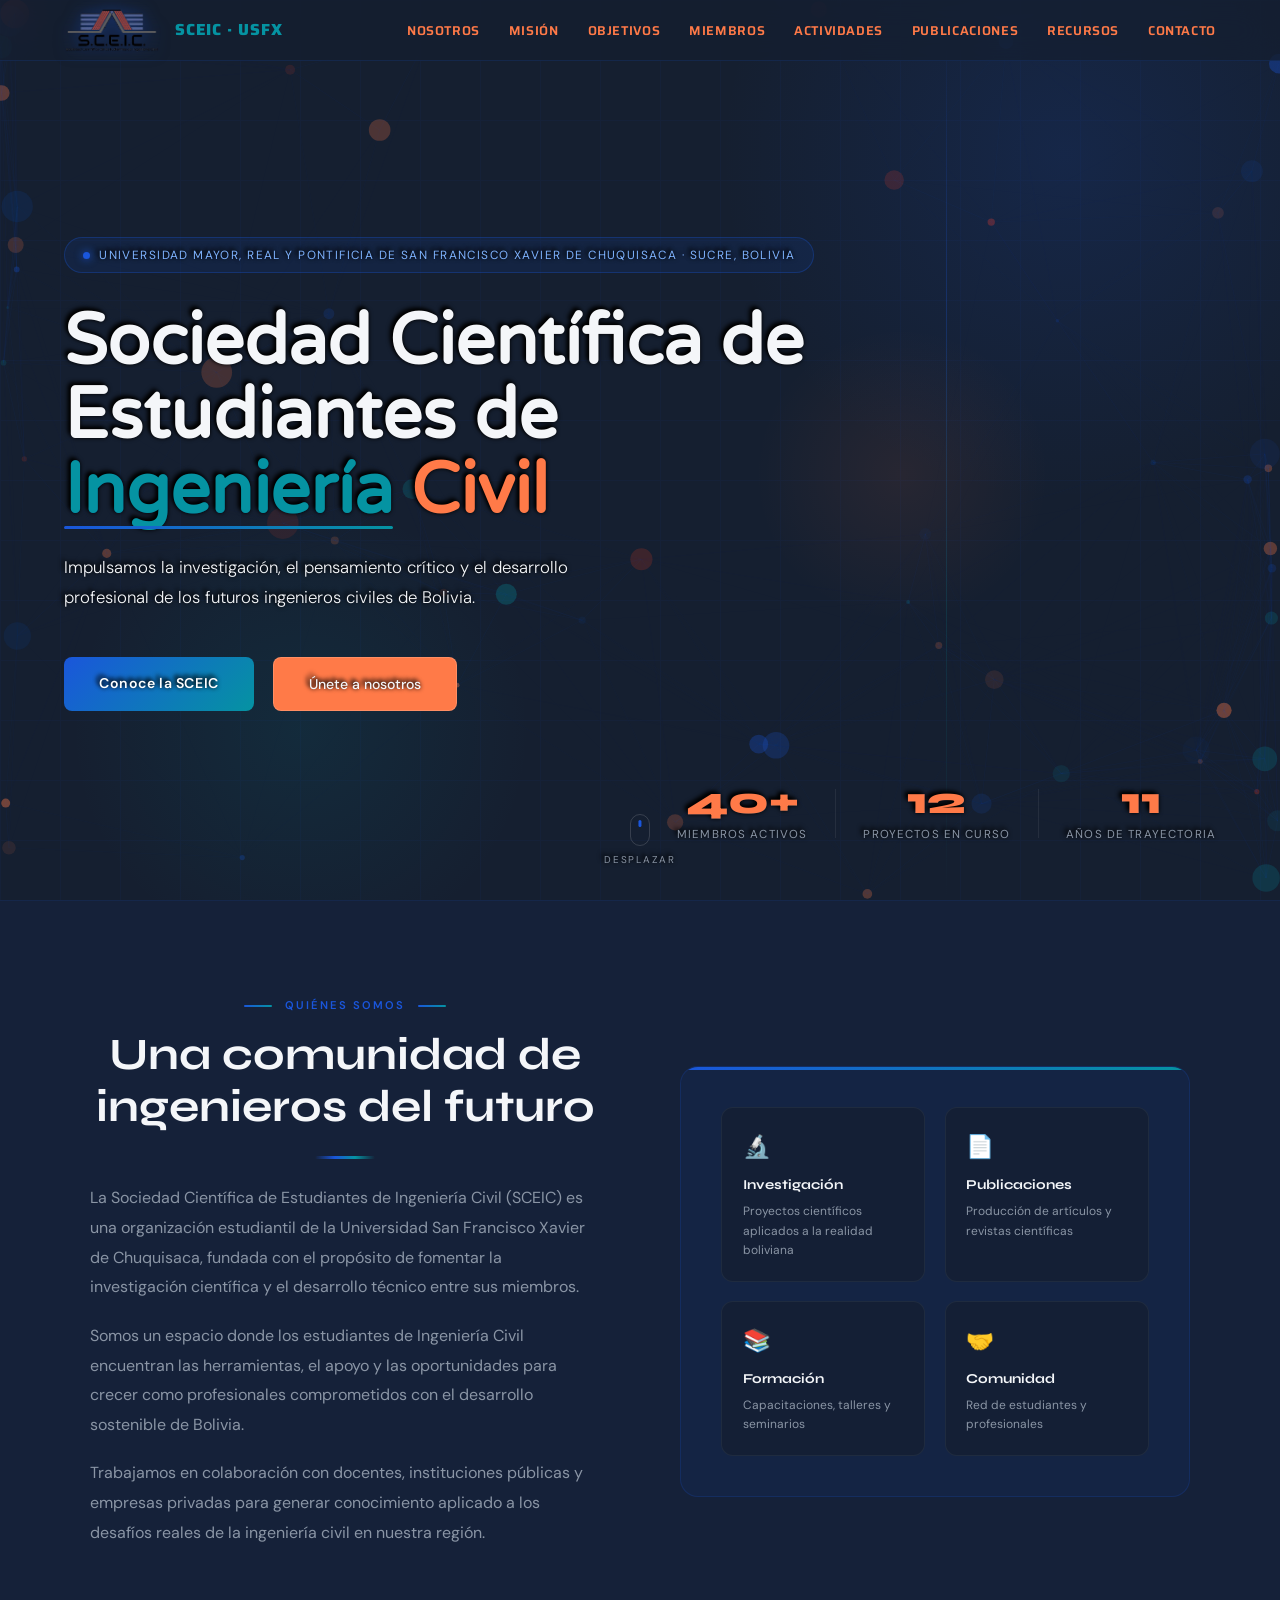
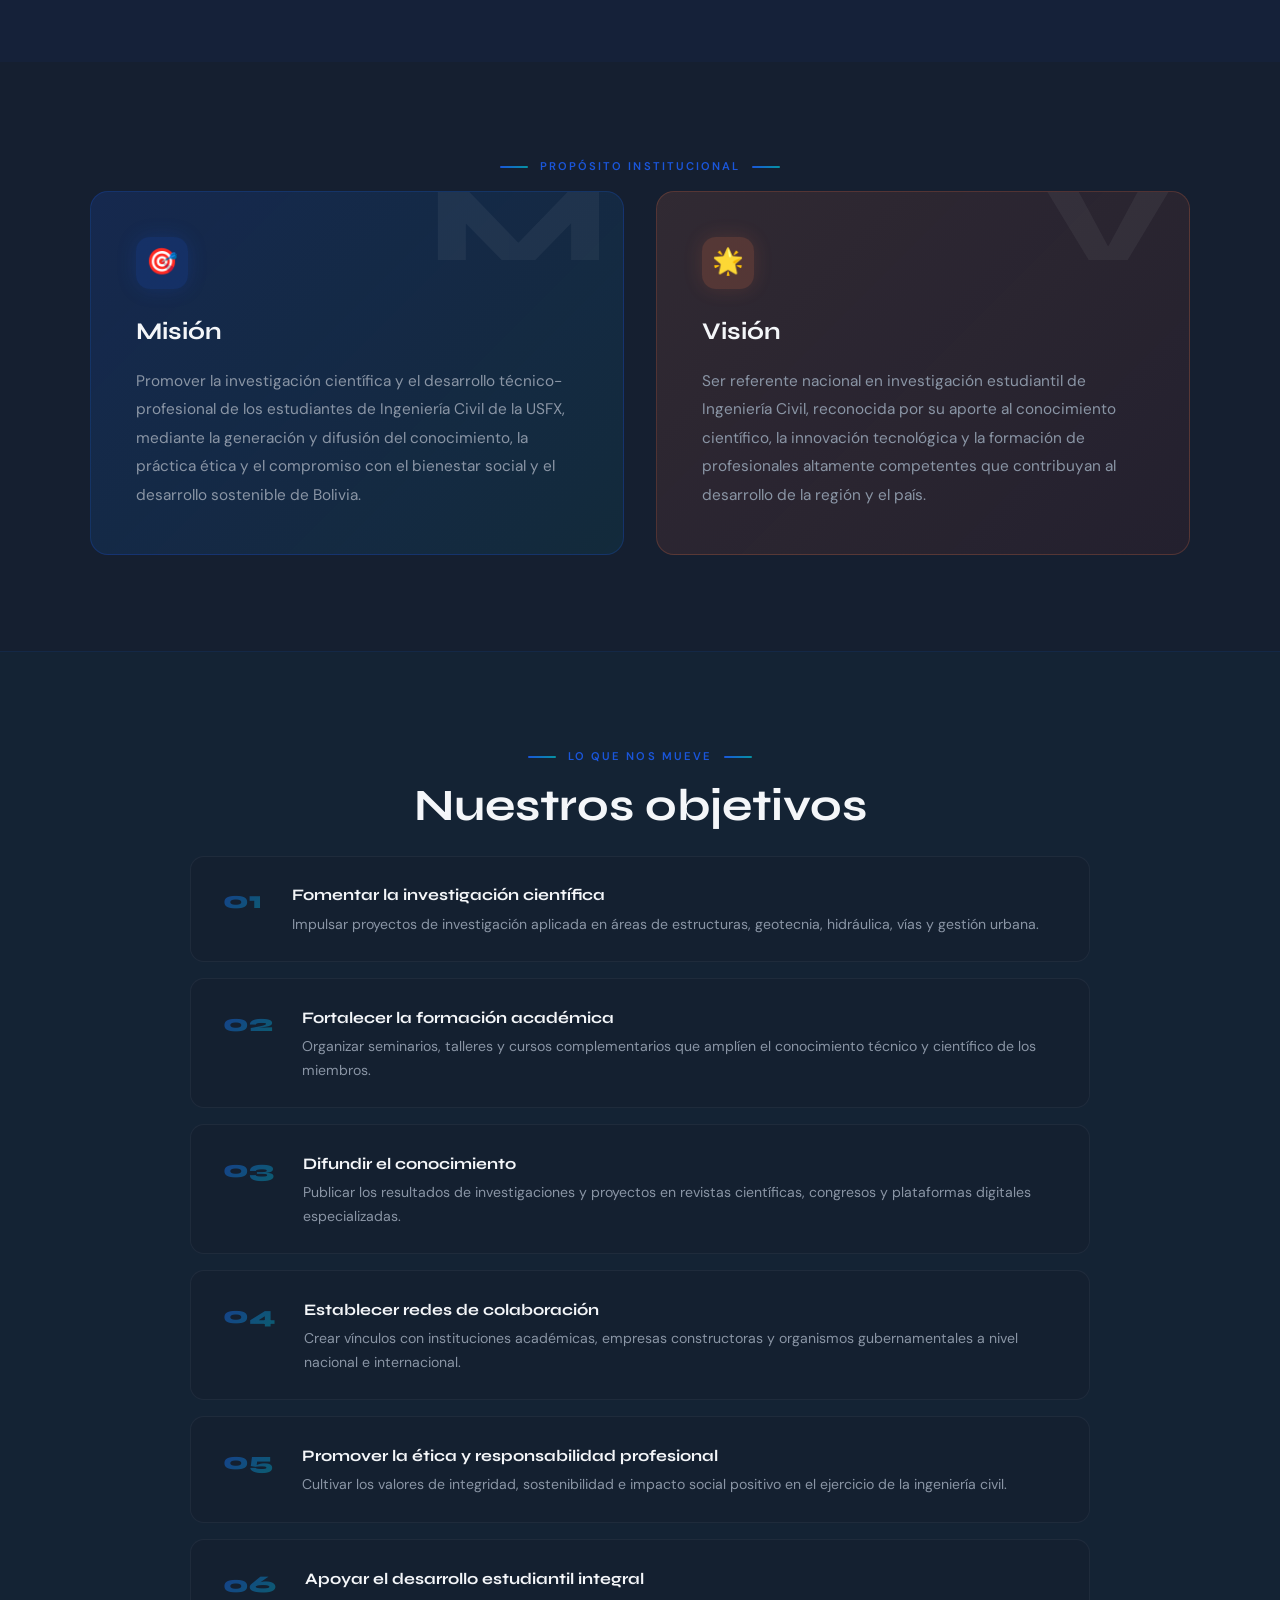
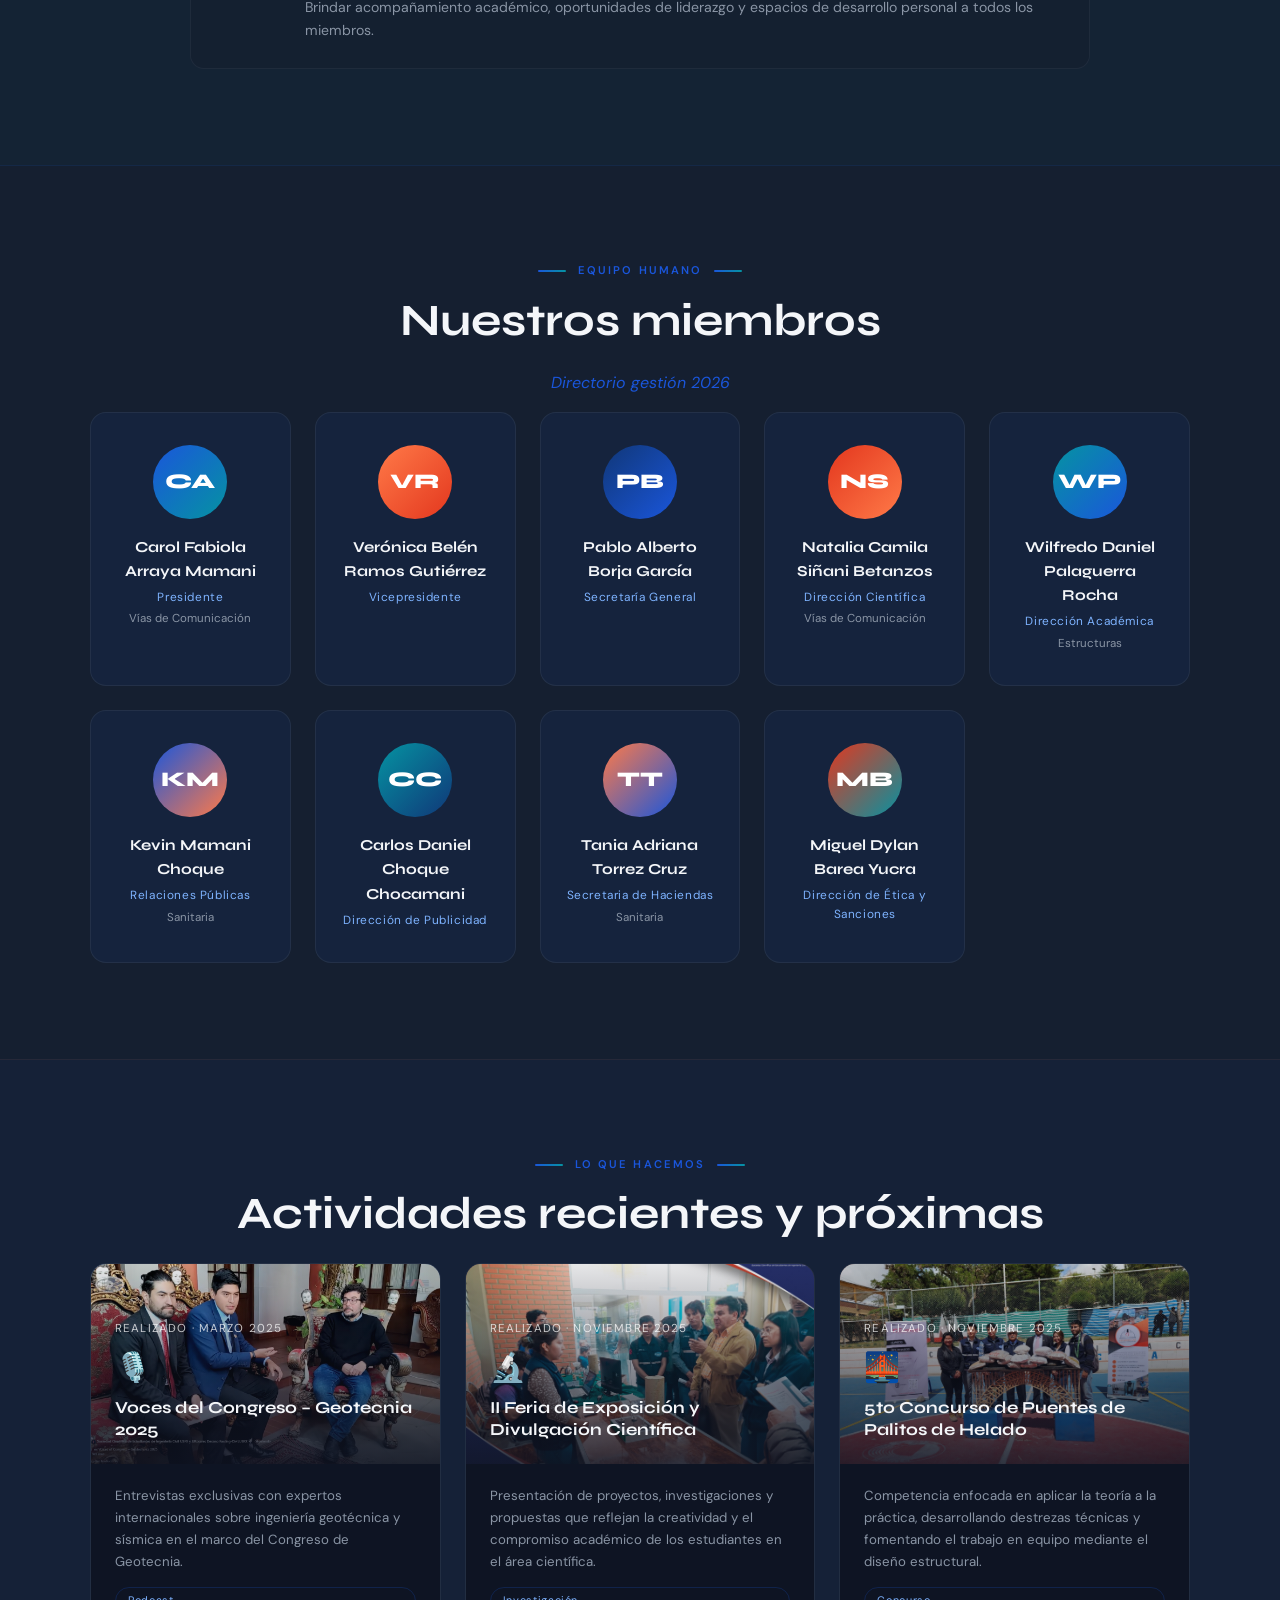
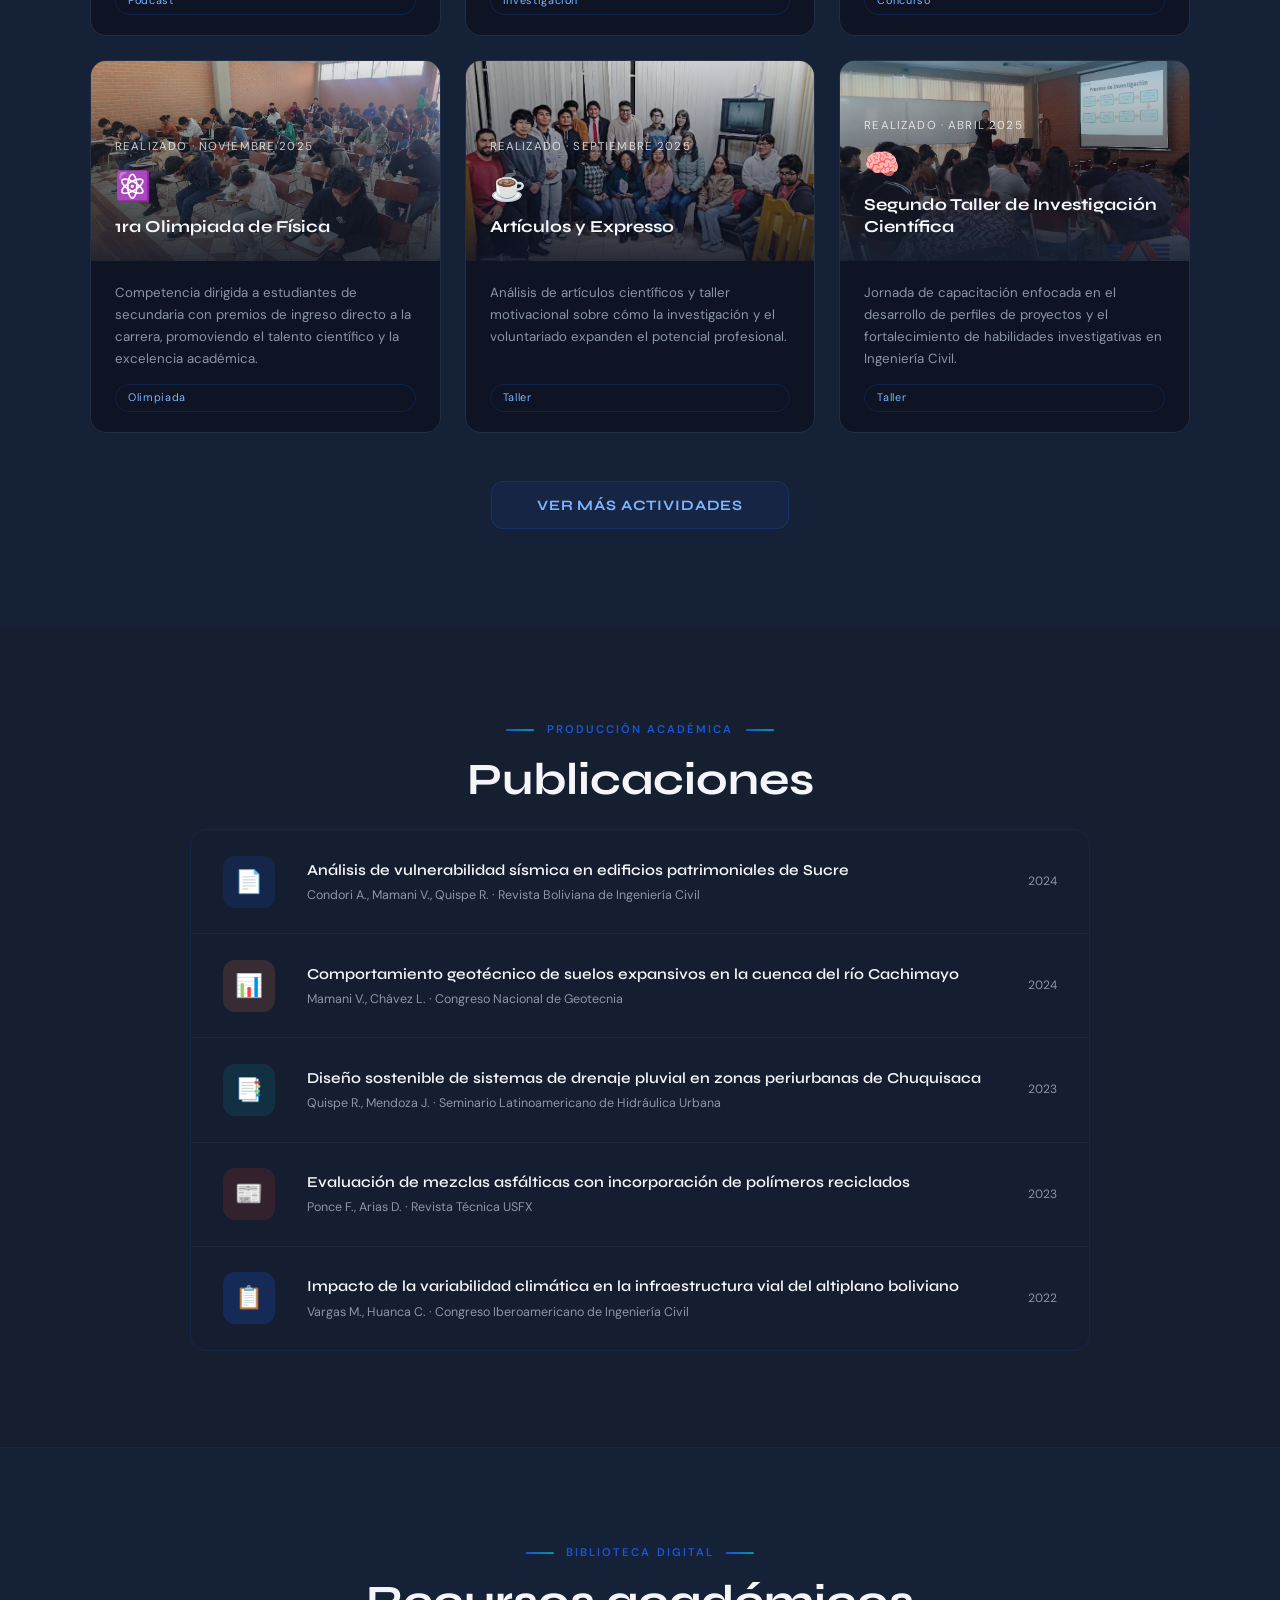
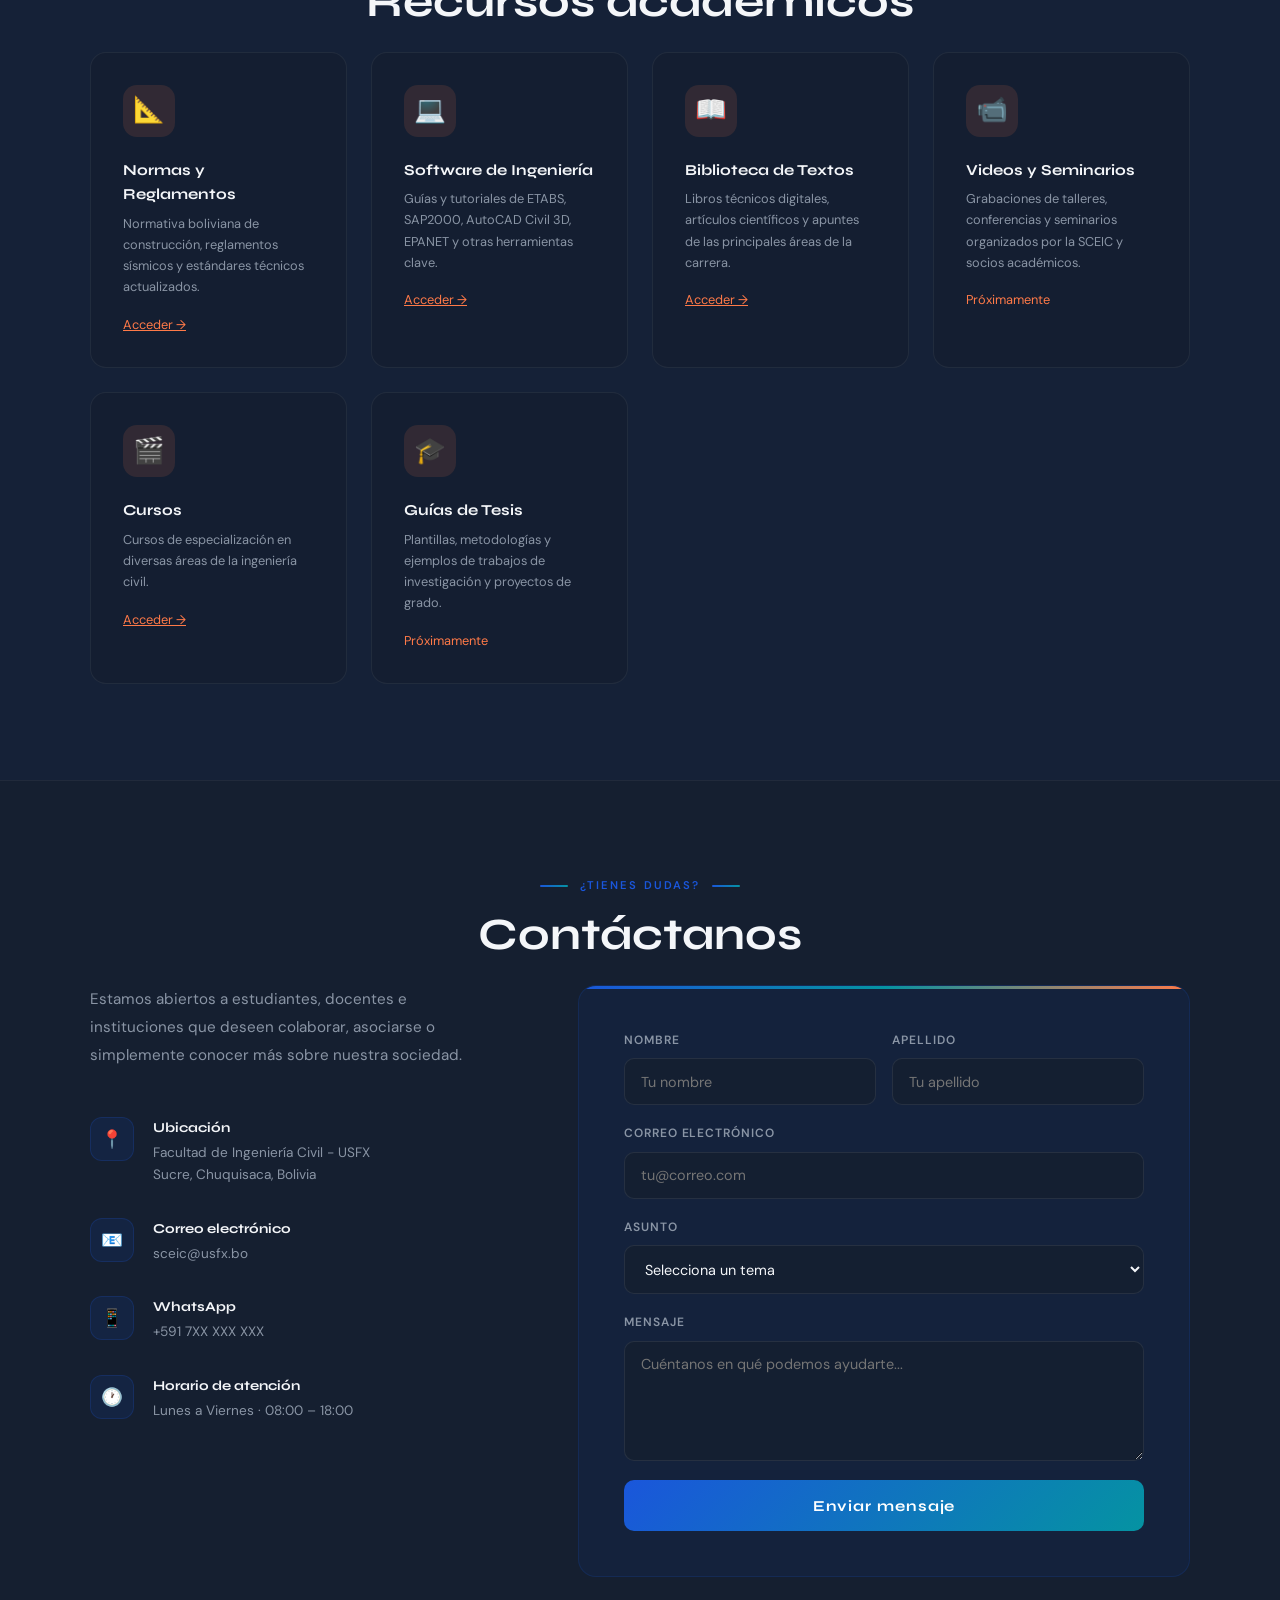
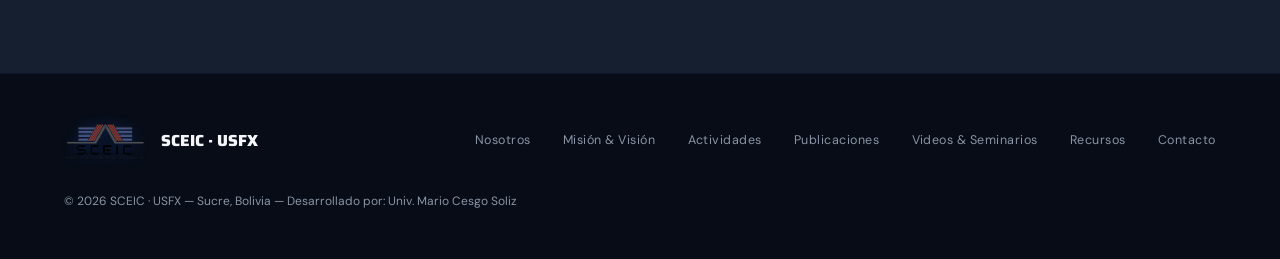
==== index.html @ 7af6e397 "update" ====
<!doctype html>
<html lang="es">
  <head>
    <!-- Google tag (gtag.js) -->
    <script
      async
      src="https://www.googletagmanager.com/gtag/js?id=G-182NL3DZ5M"
    ></script>
    <script>
      window.dataLayer = window.dataLayer || [];
      function gtag() {
        dataLayer.push(arguments);
      }
      gtag("js", new Date());

      gtag("config", "G-182NL3DZ5M");
    </script>

    <meta charset="UTF-8" />
    <meta name="viewport" content="width=device-width, initial-scale=1.0" />
    <title>
      SCEIC - USFX | Sociedad Científica de Estudiantes de Ingeniería Civil
    </title>
    <link rel="preconnect" href="https://fonts.googleapis.com" />
    <link rel="preconnect" href="https://fonts.gstatic.com" crossorigin />
    <link
      href="https://fonts.googleapis.com/css2?family=Syne:wght@400;600;700;800&family=DM+Sans:ital,opsz,wght@0,9..40,300;0,9..40,400;0,9..40,500;1,9..40,300&display=swap"
      rel="stylesheet"
    />
    <link
      href="https://fonts.googleapis.com/css2?family=Saira:ital,wght@0,100..900;1,100..900&display=swap"
      rel="stylesheet"
    />
    <link
      href="https://fonts.googleapis.com/css2?family=Saira:ital,wght@0,100..900;1,100..900&family=Varela+Round&display=swap"
      rel="stylesheet"
    />
    <link rel="stylesheet" href="./css/style.css" />
    <link rel="icon" type="image/png" href="img/logo-sceic.png" />
    <script src="./js/script.js" defer></script>
    <script src="./js/components.js" defer></script>
  </head>
  <body>
    <!-- LOADER -->
    <div id="loader">
      <img
        src="img/logo-sceic.png"
        alt="SCEIC Logo"
        class="loader-logo"
        onerror="
          this.style.display = 'none';
          this.nextElementSibling.style.display = 'flex';
        "
      />
      <div class="loader-logo-fallback" style="display: none">SCEIC</div>
      <div class="loader-bar">
        <div class="loader-fill"></div>
      </div>
      <div class="loader-text">Cargando&hellip;</div>
    </div>

    <!-- NAV inyectado por components.js -->

    <!-- HERO -->
    <section id="hero">
      <!-- HERO SLIDESHOW -->
      <div class="hero-slideshow" aria-hidden="true">
        <div class="hero-slide slide-1"></div>
        <div class="hero-slide slide-2"></div>
        <div class="hero-slide slide-3"></div>
      </div>
      <canvas id="particles"></canvas>
      <div class="hero-grid"></div>
      <div class="orb orb-1"></div>
      <div class="orb orb-2"></div>
      <div class="orb orb-3"></div>
      <div class="hero-accent-line"></div>

      <div class="hero-content">
        <div class="hero-tag">
          <span class="dot"></span>Universidad Mayor, Real y Pontificia de San
          Francisco Xavier de Chuquisaca · Sucre, Bolivia
        </div>
        <h1 class="hero-title">
          Sociedad Científica de<br />Estudiantes de<br /><span class="cobalt"
            >Ingeniería</span
          >
          <span class="orange">Civil</span>
        </h1>
        <p class="hero-sub">
          Impulsamos la investigación, el pensamiento crítico y el desarrollo
          profesional de los futuros ingenieros civiles de Bolivia.
        </p>
        <div class="hero-cta">
          <a href="#quienes-somos" class="btn-primary"
            ><span>Conoce la SCEIC</span></a
          >
          <a href="#contacto" class="btn-outline">Únete a nosotros</a>
        </div>
      </div>
      <div class="hero-stats">
        <div class="stat">
          <div class="stat-num" id="cnt1">0+</div>
          <div class="stat-label">Miembros activos</div>
        </div>
        <div class="stat">
          <div class="stat-num" id="cnt2">0</div>
          <div class="stat-label">Proyectos en curso</div>
        </div>
        <div class="stat">
          <div class="stat-num" id="cnt3">0</div>
          <div class="stat-label">Años de trayectoria</div>
        </div>
      </div>
      <div class="scroll-hint">
        <div class="scroll-arrow"></div>
        <span>Desplazar</span>
      </div>
    </section>

    <!-- QUIÉNES SOMOS -->
    <section id="quienes-somos">
      <div class="qs-layout">
        <div class="qs-text reveal-left">
          <div class="section-label">Quiénes somos</div>
          <h2 class="section-title">Una comunidad de ingenieros del futuro</h2>
          <div class="divider"></div>
          <p>
            La Sociedad Científica de Estudiantes de Ingeniería Civil (SCEIC) es
            una organización estudiantil de la Universidad San Francisco Xavier
            de Chuquisaca, fundada con el propósito de fomentar la investigación
            científica y el desarrollo técnico entre sus miembros.
          </p>
          <p>
            Somos un espacio donde los estudiantes de Ingeniería Civil
            encuentran las herramientas, el apoyo y las oportunidades para
            crecer como profesionales comprometidos con el desarrollo sostenible
            de Bolivia.
          </p>
          <p>
            Trabajamos en colaboración con docentes, instituciones públicas y
            empresas privadas para generar conocimiento aplicado a los desafíos
            reales de la ingeniería civil en nuestra región.
          </p>
        </div>
        <div class="reveal-right">
          <div class="qs-card">
            <div class="qs-icon-grid">
              <div class="qs-item">
                <span class="qs-item-icon">🔬</span>
                <div class="qs-item-title">Investigación</div>
                <div class="qs-item-desc">
                  Proyectos científicos aplicados a la realidad boliviana
                </div>
              </div>
              <div class="qs-item">
                <span class="qs-item-icon">📄</span>
                <div class="qs-item-title">Publicaciones</div>
                <div class="qs-item-desc">
                  Producción de artículos y revistas científicas
                </div>
              </div>
              <div class="qs-item">
                <span class="qs-item-icon">📚</span>
                <div class="qs-item-title">Formación</div>
                <div class="qs-item-desc">
                  Capacitaciones, talleres y seminarios
                </div>
              </div>
              <div class="qs-item">
                <span class="qs-item-icon">🤝</span>
                <div class="qs-item-title">Comunidad</div>
                <div class="qs-item-desc">
                  Red de estudiantes y profesionales
                </div>
              </div>
            </div>
          </div>
        </div>
      </div>
    </section>

    <!-- MISIÓN Y VISIÓN -->
    <section id="mision-vision">
      <div class="section-label reveal">Propósito institucional</div>
      <div class="mv-grid">
        <div class="mv-card mision reveal-left">
          <div class="mv-accent">M</div>
          <div class="mv-icon">🎯</div>
          <h3>Misión</h3>
          <p>
            Promover la investigación científica y el desarrollo
            técnico-profesional de los estudiantes de Ingeniería Civil de la
            USFX, mediante la generación y difusión del conocimiento, la
            práctica ética y el compromiso con el bienestar social y el
            desarrollo sostenible de Bolivia.
          </p>
        </div>
        <div class="mv-card vision reveal-right">
          <div class="mv-accent">V</div>
          <div class="mv-icon">🌟</div>
          <h3>Visión</h3>
          <p>
            Ser referente nacional en investigación estudiantil de Ingeniería
            Civil, reconocida por su aporte al conocimiento científico, la
            innovación tecnológica y la formación de profesionales altamente
            competentes que contribuyan al desarrollo de la región y el país.
          </p>
        </div>
      </div>
    </section>

    <!-- OBJETIVOS -->
    <section id="objetivos">
      <div class="section-label reveal">Lo que nos mueve</div>
      <h2 class="section-title reveal">Nuestros objetivos</h2>
      <div class="obj-list">
        <div class="obj-item reveal">
          <div class="obj-num">01</div>
          <div class="obj-content">
            <h4>Fomentar la investigación científica</h4>
            <p>
              Impulsar proyectos de investigación aplicada en áreas de
              estructuras, geotecnia, hidráulica, vías y gestión urbana.
            </p>
          </div>
        </div>
        <div class="obj-item reveal">
          <div class="obj-num">02</div>
          <div class="obj-content">
            <h4>Fortalecer la formación académica</h4>
            <p>
              Organizar seminarios, talleres y cursos complementarios que
              amplíen el conocimiento técnico y científico de los miembros.
            </p>
          </div>
        </div>
        <div class="obj-item reveal">
          <div class="obj-num">03</div>
          <div class="obj-content">
            <h4>Difundir el conocimiento</h4>
            <p>
              Publicar los resultados de investigaciones y proyectos en revistas
              científicas, congresos y plataformas digitales especializadas.
            </p>
          </div>
        </div>
        <div class="obj-item reveal">
          <div class="obj-num">04</div>
          <div class="obj-content">
            <h4>Establecer redes de colaboración</h4>
            <p>
              Crear vínculos con instituciones académicas, empresas
              constructoras y organismos gubernamentales a nivel nacional e
              internacional.
            </p>
          </div>
        </div>
        <div class="obj-item reveal">
          <div class="obj-num">05</div>
          <div class="obj-content">
            <h4>Promover la ética y responsabilidad profesional</h4>
            <p>
              Cultivar los valores de integridad, sostenibilidad e impacto
              social positivo en el ejercicio de la ingeniería civil.
            </p>
          </div>
        </div>
        <div class="obj-item reveal">
          <div class="obj-num">06</div>
          <div class="obj-content">
            <h4>Apoyar el desarrollo estudiantil integral</h4>
            <p>
              Brindar acompañamiento académico, oportunidades de liderazgo y
              espacios de desarrollo personal a todos los miembros.
            </p>
          </div>
        </div>
      </div>
    </section>

    <!-- MIEMBROS -->
    <section id="miembros">
      <div class="section-label reveal">Equipo humano</div>
      <h2 class="section-title reveal">Nuestros miembros</h2>
      <p style=" color: #1a56db; text-align: center; font-style: italic; padding-bottom: 1rem;">
        Directorio gestión 2026
      </p>
      <div class="members-grid">
        <div class="member-card reveal">
          <div
            class="member-avatar"
            style="background: linear-gradient(135deg, #1a56db, #0593a2)"
          >
            CA
          </div>
          <h4>Carol Fabiola Arraya Mamani</h4>
          <div class="member-role">Presidente</div>
          <div class="member-area">Vías de Comunicación</div>
        </div>
        <div class="member-card reveal">
          <div
            class="member-avatar"
            style="background: linear-gradient(135deg, #ff7a48, #e3371e)"
          >
            VR
          </div>
          <h4>Verónica Belén Ramos Gutiérrez</h4>
          <div class="member-role">Vicepresidente</div>
        </div>
        <div class="member-card reveal">
          <div
            class="member-avatar"
            style="background: linear-gradient(135deg, #103778, #1a56db)"
          >
            PB
          </div>
          <h4>Pablo Alberto Borja García</h4>
          <div class="member-role">Secretaría General</div>
        </div>
        <div class="member-card reveal">
          <div
            class="member-avatar"
            style="background: linear-gradient(135deg, #e3371e, #ff7a48)"
          >
            NS
          </div>
          <h4>Natalia Camila Siñani Betanzos</h4>
          <div class="member-role">Dirección Científica</div>
          <div class="member-area">Vías de Comunicación</div>
        </div>
        <div class="member-card reveal">
          <div
            class="member-avatar"
            style="background: linear-gradient(135deg, #0593a2, #1a56db)"
          >
            WP
          </div>
          <h4>Wilfredo Daniel Palaguerra Rocha</h4>
          <div class="member-role">Dirección Académica</div>
          <div class="member-area">Estructuras</div>
        </div>
        <div class="member-card reveal">
          <div
            class="member-avatar"
            style="background: linear-gradient(135deg, #1a56db, #ff7a48)"
          >
            KM
          </div>
          <h4>Kevin Mamani Choque</h4>
          <div class="member-role">Relaciones Públicas</div>
          <div class="member-area">Sanitaria</div>
        </div>
        <div class="member-card reveal">
          <div
            class="member-avatar"
            style="background: linear-gradient(135deg, #0593a2, #103778)"
          >
            CC
          </div>
          <h4>Carlos Daniel Choque Chocamani</h4>
          <div class="member-role">Dirección de Publicidad</div>
        </div>
        <div class="member-card reveal">
          <div
            class="member-avatar"
            style="background: linear-gradient(135deg, #ff7a48, #1a56db)"
          >
            TT
          </div>
          <h4>Tania Adriana Torrez Cruz</h4>
          <div class="member-role">Secretaria de Haciendas</div>
          <div class="member-area">Sanitaria</div>
        </div>
        <div class="member-card reveal">
          <div
            class="member-avatar"
            style="background: linear-gradient(135deg, #e3371e, #0593a2)"
          >
            MB
          </div>
          <h4>Miguel Dylan Barea Yucra</h4>
          <div class="member-role">Dirección de Ética y Sanciones</div>
        </div>
      </div>
    </section>

    <!-- ACTIVIDADES -->
    <section id="actividades">
      <div class="section-label reveal">Lo que hacemos</div>
      <h2 class="section-title reveal">Actividades recientes y próximas</h2>
      <div class="act-grid">
        <a
          href="https://www.facebook.com/reel/1970225517240895"
          target="_blank"
          class="act-card reveal"
        >
          <div class="act-header blue">
            <img
              src="img/Actividades/Geotecnia.png"
              alt="Geotecnia"
              class="act-bg"
            />
            <div class="act-date">Realizado · Marzo 2025</div>
            <span class="act-emoji">🎙️</span>
            <h4>Voces del Congreso – Geotecnia 2025</h4>
          </div>
          <div class="act-body">
            <p>
              Entrevistas exclusivas con expertos internacionales sobre
              ingeniería geotécnica y sísmica en el marco del Congreso de
              Geotecnia.
            </p>
            <span class="act-tag">Podcast</span>
          </div>
        </a>

        <a
          href="https://www.facebook.com/share/p/1BKRp6v2Vf/"
          target="_blank"
          class="act-card reveal"
        >
          <div class="act-header orange">
            <img
              src="img/Actividades/2da_feria_cientifica.jpg"
              alt="II Feria de Exposición y Divulgación Científica"
              class="act-bg"
            />
            <div class="act-date">Realizado · Noviembre 2025</div>
            <span class="act-emoji">🔬</span>
            <h4>II Feria de Exposición y Divulgación Científica</h4>
          </div>
          <div class="act-body">
            <p>
              Presentación de proyectos, investigaciones y propuestas que
              reflejan la creatividad y el compromiso académico de los
              estudiantes en el área científica.
            </p>
            <span class="act-tag">Investigación</span>
          </div>
        </a>

        <a
          href="https://www.facebook.com/share/p/1Ftej9jZyp/"
          target="_blank"
          class="act-card reveal"
        >
          <div class="act-header orange">
            <img
              src="img/Actividades/concurso_puentes_de_palitos.jpg"
              alt="5to Concurso de Puentes de Palitos de Helado"
              class="act-bg"
            />
            <div class="act-date">Realizado · Noviembre 2025</div>
            <span class="act-emoji">🌉</span>
            <h4>5to Concurso de Puentes de Palitos de Helado</h4>
          </div>
          <div class="act-body">
            <p>
              Competencia enfocada en aplicar la teoría a la práctica,
              desarrollando destrezas técnicas y fomentando el trabajo en equipo
              mediante el diseño estructural.
            </p>
            <span class="act-tag">Concurso</span>
          </div>
        </a>

        <a
          href="https://www.facebook.com/share/p/1L66GHpkdM/"
          target="_blank"
          class="act-card reveal"
        >
          <div class="act-header orange">
            <img
              src="img/Actividades/1ra_olimpiada_de_fisica.jpg"
              alt="1ra Olimpiada de Física"
              class="act-bg"
            />
            <div class="act-date">Realizado · Noviembre 2025</div>
            <span class="act-emoji">⚛️</span>
            <h4>1ra Olimpiada de Física</h4>
          </div>
          <div class="act-body">
            <p>
              Competencia dirigida a estudiantes de secundaria con premios de
              ingreso directo a la carrera, promoviendo el talento científico y
              la excelencia académica.
            </p>
            <span class="act-tag">Olimpiada</span>
          </div>
        </a>

        <a
          href="https://www.facebook.com/share/p/1aqb5u4pV3/"
          target="_blank"
          class="act-card reveal"
        >
          <div class="act-header orange">
            <img
              src="img/Actividades/articulos_y_expreso.jpg"
              alt="Actividad Artículos y Expresso"
              class="act-bg"
            />
            <div class="act-date">Realizado · Septiembre 2025</div>
            <span class="act-emoji">☕</span>
            <h4>Artículos y Expresso</h4>
          </div>
          <div class="act-body">
            <p>
              Análisis de artículos científicos y taller motivacional sobre cómo
              la investigación y el voluntariado expanden el potencial
              profesional.
            </p>
            <span class="act-tag">Taller</span>
          </div>
        </a>

        <a
          href="https://www.facebook.com/share/p/1Dvy9L7kAu/"
          target="_blank"
          class="act-card reveal"
        >
          <div class="act-header orange">
            <img
              src="img/Actividades/taller_de_investigacion.jpg"
              alt="Segundo Taller de Investigación Científica"
              class="act-bg"
            />
            <div class="act-date">Realizado · Abril 2025</div>
            <span class="act-emoji">🧠</span>
            <h4>Segundo Taller de Investigación Científica</h4>
          </div>
          <div class="act-body">
            <p>
              Jornada de capacitación enfocada en el desarrollo de perfiles de
              proyectos y el fortalecimiento de habilidades investigativas en
              Ingeniería Civil.
            </p>
            <span class="act-tag">Taller</span>
          </div>
        </a>

        <a
          href="https://www.facebook.com/share/p/1FUADqPjzk/"
          target="_blank"
          class="act-card reveal hidden-activity"
        >
          <div class="act-header orange">
            <img
              src="img/Actividades/feria_san_francisco.jpg"
              alt="Feria San Francisco Somos Todos"
              class="act-bg"
            />
            <div class="act-date">Realizado · Abril 2025</div>
            <span class="act-emoji">🏛️</span>
            <h4>Feria "San Francisco Somos Todos"</h4>
          </div>
          <div class="act-body">
            <p>
              Exhibición de servicios de la Facultad de Ingeniería Civil,
              brindando información sobre laboratorios, equipos y orientación
              académica a la comunidad.
            </p>
            <span class="act-tag">Feria</span>
          </div>
        </a>

        <a
          href="https://www.facebook.com/share/p/1B44jgXLid/"
          target="_blank"
          class="act-card reveal hidden-activity"
        >
          <div class="act-header orange">
            <img
              src="img/Actividades/hablemos_de_ingenieria.jpg"
              alt="Evento Círculo de Ingenieros"
              class="act-bg"
            />
            <div class="act-date">Realizado · Octubre 2024</div>
            <span class="act-emoji">👷</span>
            <h4>Círculo de Ingenieros: "Hablemos de Ingeniería"</h4>
          </div>
          <div class="act-body">
            <p>
              Participación en el espacio de intercambio profesional organizado
              por la SIB Chuquisaca, compartiendo experiencias y conocimientos
              con colegas del área.
            </p>
            <span class="act-tag">Evento</span>
          </div>
        </a>

        <a
          href="https://www.facebook.com/share/p/1TRH9KK2Hw/"
          target="_blank"
          class="act-card reveal hidden-activity"
        >
          <div class="act-header orange">
            <img
              src="img/Actividades/2da_feria_integral_del_agua.jpg"
              alt="II Feria Integral del Agua"
              class="act-bg"
            />
            <div class="act-date">Realizado · Septiembre 2024</div>
            <span class="act-emoji">💧</span>
            <h4>II Feria Integral del Agua</h4>
          </div>
          <div class="act-body">
            <p>
              Exposición de proyectos innovadores sobre IA en hidrología,
              tratamiento de lixiviados, vulnerabilidad de tanques y sistemas de
              drenaje sostenible.
            </p>
            <span class="act-tag">Investigación</span>
          </div>
        </a>

        <a
          href="https://www.facebook.com/share/p/1RRudHNLzK/"
          target="_blank"
          class="act-card reveal hidden-activity"
        >
          <div class="act-header orange">
            <img
              src="img/Actividades/concurso_de_apuntes.jpg"
              alt="Concurso de Apuntes 2024"
              class="act-bg"
            />
            <div class="act-date">Realizado · Agosto 2024</div>
            <span class="act-emoji">📝</span>
            <h4>Concurso de Apuntes 2024</h4>
          </div>
          <div class="act-body">
            <p>
              Iniciativa para premiar la creatividad y el orden académico,
              valorando los mejores apuntes digitales y a mano de la comunidad
              estudiantil.
            </p>
            <span class="act-tag">Concurso</span>
          </div>
        </a>
      </div>

      <div class="act-more-container reveal">
        <button id="btn-ver-mas" class="btn-more-act">
          Ver más actividades
        </button>
      </div>
    </section>

    <!-- PUBLICACIONES -->
    <section id="publicaciones">
      <div class="section-label reveal">Producción académica</div>
      <h2 class="section-title reveal">Publicaciones</h2>
      <div class="pub-list reveal">
        <div class="pub-item">
          <div class="pub-type" style="background: rgba(26, 86, 219, 0.15)">
            📄
          </div>
          <div class="pub-info">
            <h4>
              Análisis de vulnerabilidad sísmica en edificios patrimoniales de
              Sucre
            </h4>
            <div class="pub-meta">
              Condori A., Mamani V., Quispe R. · Revista Boliviana de Ingeniería
              Civil
            </div>
          </div>
          <div class="pub-year">2024</div>
        </div>
        <div class="pub-item">
          <div class="pub-type" style="background: rgba(255, 122, 72, 0.15)">
            📊
          </div>
          <div class="pub-info">
            <h4>
              Comportamiento geotécnico de suelos expansivos en la cuenca del
              río Cachimayo
            </h4>
            <div class="pub-meta">
              Mamani V., Chávez L. · Congreso Nacional de Geotecnia
            </div>
          </div>
          <div class="pub-year">2024</div>
        </div>
        <div class="pub-item">
          <div class="pub-type" style="background: rgba(5, 147, 162, 0.15)">
            📑
          </div>
          <div class="pub-info">
            <h4>
              Diseño sostenible de sistemas de drenaje pluvial en zonas
              periurbanas de Chuquisaca
            </h4>
            <div class="pub-meta">
              Quispe R., Mendoza J. · Seminario Latinoamericano de Hidráulica
              Urbana
            </div>
          </div>
          <div class="pub-year">2023</div>
        </div>
        <div class="pub-item">
          <div class="pub-type" style="background: rgba(227, 55, 30, 0.15)">
            📰
          </div>
          <div class="pub-info">
            <h4>
              Evaluación de mezclas asfálticas con incorporación de polímeros
              reciclados
            </h4>
            <div class="pub-meta">
              Ponce F., Arias D. · Revista Técnica USFX
            </div>
          </div>
          <div class="pub-year">2023</div>
        </div>
        <div class="pub-item">
          <div class="pub-type" style="background: rgba(26, 86, 219, 0.22)">
            📋
          </div>
          <div class="pub-info">
            <h4>
              Impacto de la variabilidad climática en la infraestructura vial
              del altiplano boliviano
            </h4>
            <div class="pub-meta">
              Vargas M., Huanca C. · Congreso Iberoamericano de Ingeniería Civil
            </div>
          </div>
          <div class="pub-year">2022</div>
        </div>
      </div>
    </section>

    <!-- RECURSOS -->
    <section id="recursos">
      <div class="section-label reveal">Biblioteca digital</div>
      <h2 class="section-title reveal">Recursos académicos</h2>
      <div class="rec-grid">
        <div
          class="rec-card reveal"
          onclick="window.open('normas.html', '_blank')"
          style="cursor: pointer"
        >
          <div class="rec-icon">📐</div>
          <h4>Normas y Reglamentos</h4>
          <p>
            Normativa boliviana de construcción, reglamentos sísmicos y
            estándares técnicos actualizados.
          </p>
          <a href="normas.html" target="_blank" rel="noopener" class="rec-arrow"
            >Acceder →</a
          >
        </div>
        <div
          class="rec-card reveal"
          onclick="window.open('software.html', '_blank')"
          style="cursor: pointer"
        >
          <div class="rec-icon">💻</div>
          <h4>Software de Ingeniería</h4>
          <p>
            Guías y tutoriales de ETABS, SAP2000, AutoCAD Civil 3D, EPANET y
            otras herramientas clave.
          </p>
          <a
            href="software.html"
            target="_blank"
            rel="noopener"
            class="rec-arrow"
            >Acceder →</a
          >
        </div>
        <div
          class="rec-card reveal"
          onclick="window.open('biblioteca.html', '_blank')"
          style="cursor: pointer"
        >
          <div class="rec-icon">📖</div>
          <h4>Biblioteca de Textos</h4>
          <p>
            Libros técnicos digitales, artículos científicos y apuntes de las
            principales áreas de la carrera.
          </p>
          <a
            href="biblioteca.html"
            target="_blank"
            rel="noopener"
            class="rec-arrow"
            >Acceder →</a
          >
        </div>
        <div
          class="rec-card reveal"
          onclick="alert('Próximamente disponible')"
          style="cursor: pointer"
        >
          <div class="rec-icon">📹</div>
          <h4>Videos y Seminarios</h4>
          <p>
            Grabaciones de talleres, conferencias y seminarios organizados por
            la SCEIC y socios académicos.
          </p>
          <div class="rec-arrow">Próximamente</div>
        </div>
        <div
          class="rec-card reveal"
          onclick="window.open('cursos.html', '_blank')"
          style="cursor: pointer"
        >
          <div class="rec-icon">🎬</div>
          <h4>Cursos</h4>
          <p>
            Cursos de especialización en diversas áreas de la ingeniería civil.
          </p>
          <a href="cursos.html" target="_blank" rel="noopener" class="rec-arrow"
            >Acceder →</a
          >
        </div>
        <div
          class="rec-card reveal"
          onclick="alert('Próximamente disponible')"
          style="cursor: pointer"
        >
          <div class="rec-icon">🎓</div>
          <h4>Guías de Tesis</h4>
          <p>
            Plantillas, metodologías y ejemplos de trabajos de investigación y
            proyectos de grado.
          </p>
          <div class="rec-arrow">Próximamente</div>
        </div>

        <div
          class="rec-card reveal"
          onclick="window.open('datos-geograficos.html', '_blank')"
          style="cursor: pointer"
        >
          <div class="rec-icon">🗺️</div>
          <h4>Datos Geográficos</h4>
          <p>
            Mapas geológicos, topográficos e hidrológicos de Chuquisaca y
            Bolivia para proyectos de investigación.
          </p>
          <a
            href="datos-geograficos.html"
            target="_blank"
            rel="noopener"
            class="rec-arrow"
            >Acceder →</a
          >
        </div>
      </div>
    </section>

    <!-- CONTACTO -->
    <section id="contacto">
      <div class="section-label reveal">¿Tienes dudas?</div>
      <h2 class="section-title reveal">Contáctanos</h2>
      <div class="contact-layout">
        <div class="contact-info reveal-left">
          <p
            style="
              color: var(--gray);
              font-size: 0.95rem;
              line-height: 1.85;
              margin-bottom: 1rem;
            "
          >
            Estamos abiertos a estudiantes, docentes e instituciones que deseen
            colaborar, asociarse o simplemente conocer más sobre nuestra
            sociedad.
          </p>
          <div class="contact-detail">
            <div class="contact-detail-icon">📍</div>
            <div class="contact-detail-text">
              <h4>Ubicación</h4>
              <p>
                Facultad de Ingeniería Civil - USFX<br />Sucre, Chuquisaca,
                Bolivia
              </p>
            </div>
          </div>
          <div class="contact-detail">
            <div class="contact-detail-icon">📧</div>
            <div class="contact-detail-text">
              <h4>Correo electrónico</h4>
              <p>sceic@usfx.bo</p>
            </div>
          </div>
          <div class="contact-detail">
            <div class="contact-detail-icon">📱</div>
            <div class="contact-detail-text">
              <h4>WhatsApp</h4>
              <p>+591 7XX XXX XXX</p>
            </div>
          </div>
          <div class="contact-detail">
            <div class="contact-detail-icon">🕐</div>
            <div class="contact-detail-text">
              <h4>Horario de atención</h4>
              <p>Lunes a Viernes · 08:00 – 18:00</p>
            </div>
          </div>
        </div>
        <form
          action="https://formsubmit.co/sceic@usfx.bo"
          method="POST"
          class="contact-form reveal-right"
        >
          <!-- Opcional de FormSubmit: quita reCAPTCHA para la primera prueba (eliminalo si recibes spam) -->
          <input type="hidden" name="_captcha" value="false" />
          <!-- Define un Asunto por defecto para los correos que te lleguen -->
          <input
            type="hidden"
            name="_subject"
            value="Nuevo mensaje desde Web SCEIC"
          />

          <div class="form-row">
            <div class="form-group">
              <label>Nombre</label
              ><input
                type="text"
                name="nombre"
                placeholder="Tu nombre"
                required
              />
            </div>
            <div class="form-group">
              <label>Apellido</label
              ><input
                type="text"
                name="apellido"
                placeholder="Tu apellido"
                required
              />
            </div>
          </div>
          <div class="form-group">
            <label>Correo electrónico</label
            ><input
              type="email"
              name="email"
              placeholder="tu@correo.com"
              required
            />
          </div>
          <div class="form-group">
            <label>Asunto</label>
            <select name="asunto" required>
              <option value="" disabled selected>Selecciona un tema</option>
              <option>Quiero ser miembro</option>
              <option>Propuesta de colaboración</option>
              <option>Información sobre actividades</option>
              <option>Publicaciones e investigación</option>
              <option>Otro</option>
            </select>
          </div>
          <div class="form-group">
            <label>Mensaje</label
            ><textarea
              name="mensaje"
              placeholder="Cuéntanos en qué podemos ayudarte..."
              required
            ></textarea>
          </div>
          <button type="submit" class="btn-submit">
            <span>Enviar mensaje</span>
          </button>
        </form>
      </div>
    </section>

    <!-- FOOTER inyectado por components.js -->
  </body>
</html>
---- css/style.css ----
:root {
  --deep: #151f30;
  --blue: #103778;
  --cobalt: #1a56db;
  --teal: #0593a2;
  --orange: #ff7a48;
  --red: #e3371e;
  --white: #f4f6f9;
  --gray: #8a95a5;
}

*,
*::before,
*::after {
  box-sizing: border-box;
  margin: 0;
  padding: 0;
}

html {
  scroll-behavior: smooth;
  font-size: 16px;
}

body {
  font-family: "DM Sans", sans-serif;
  background: var(--deep);
  color: var(--white);
  overflow-x: hidden;
  line-height: 1.6;
  cursor: auto;
}

/* SCROLLBAR */
::-webkit-scrollbar {
  width: 6px;
}

::-webkit-scrollbar-track {
  background: var(--deep);
}

::-webkit-scrollbar-thumb {
  background: linear-gradient(var(--cobalt), var(--teal));
  border-radius: 3px;
}

::-webkit-scrollbar-thumb:hover {
  background: linear-gradient(var(--red), var(--orange));
}

/* LOADER */
#loader {
  position: fixed;
  inset: 0;
  z-index: 10000;
  background: var(--deep);
  display: flex;
  flex-direction: column;
  align-items: center;
  justify-content: center;
  gap: 1.6rem;
  transition:
    opacity 0.4s ease,
    visibility 0.4s ease;
}

#loader.hidden {
  opacity: 0;
  visibility: hidden;
}

.loader-logo {
  height: 90px;
  width: auto;
  animation: pulseScale 1.3s ease infinite;
}

.loader-bar {
  width: 220px;
  height: 2px;
  background: rgba(255, 255, 255, 0.07);
  border-radius: 2px;
  overflow: hidden;
}

.loader-fill {
  height: 100%;
  background: linear-gradient(90deg,
      var(--cobalt),
      var(--teal),
      var(--orange));
  animation: loadFill 0.8s ease forwards;
}

.loader-text {
  font-family: "Syne", sans-serif;
  font-size: 0.72rem;
  letter-spacing: 0.22em;
  text-transform: uppercase;
  color: var(--gray);
}

/* NAV */
nav {
  position: fixed;
  top: 0;
  left: 0;
  right: 0;
  z-index: 100;
  padding: 0.5rem 4rem;
  display: flex;
  align-items: center;
  justify-content: space-between;
  background: rgba(21, 31, 48, 0.7);
  backdrop-filter: blur(20px);
  border-bottom: 1px solid rgba(26, 86, 219, 0.15);
  transition: all 0.4s ease;
}

nav.scrolled {
  /* background: rgba(12, 16, 28, 0.97); */
  border-bottom-color: rgba(5, 147, 162, 0.2);
  padding: 0.2rem 4rem;
  box-shadow: 0 4px 30px rgba(0, 0, 0, 0.5);
}

.nav-logo {
  font-family: "Saira", sans-serif;
  font-weight: 800;
  font-size: 1rem;
  letter-spacing: 0.06em;
  color: var(--teal);
  display: flex;
  align-items: center;
  gap: 0.9rem;
  text-decoration: none;
}

.nav-logo img {
  height: 44px;
  width: auto;
  object-fit: contain;
  filter: drop-shadow(0 0 8px rgba(26, 86, 219, 0.5));
  transition: filter 0.35s;
}

.nav-logo:hover img {
  filter: drop-shadow(0 0 16px rgba(26, 86, 219, 0.8));
}

.logo-fallback {
  width: 42px;
  height: 42px;
  background: linear-gradient(135deg, var(--cobalt), var(--teal));
  border-radius: 10px;
  display: flex;
  align-items: center;
  justify-content: center;
  font-size: 0.72rem;
  font-weight: 800;
  color: #fff;
  flex-shrink: 0;
}

.nav-links {
  display: flex;
  gap: 1.8rem;
  list-style: none;
}

.nav-links a {
  text-decoration: none;
  color: var(--orange);
  font-family: "Saira", sans-serif;
  font-size: 0.8rem;
  font-weight: 600;
  letter-spacing: 0.05em;
  text-transform: uppercase;
  transition: color 0.25s;
  position: relative;
  padding-bottom: 2px;
}

.nav-links a::after {
  content: "";
  position: absolute;
  bottom: -4px;
  left: 0;
  width: 0;
  height: 2px;
  background: linear-gradient(90deg, var(--cobalt), var(--teal));
  transition: width 0.35s cubic-bezier(0.4, 0, 0.2, 1);
  border-radius: 2px;
}

.nav-links a:hover {
  color: var(--teal);
}

.nav-links a:hover::after {
  width: 100%;
}

.hamburger {
  display: none;
  flex-direction: column;
  gap: 5px;
  cursor: pointer;
  background: none;
  border: none;
  padding: 4px;
}

.hamburger span {
  display: block;
  width: 24px;
  height: 2px;
  background: var(--white);
  transition: all 0.35s cubic-bezier(0.4, 0, 0.2, 1);
  border-radius: 2px;
}

.hamburger.active span:nth-child(1) {
  transform: rotate(45deg) translate(5px, 5px);
}

.hamburger.active span:nth-child(2) {
  opacity: 0;
  transform: scaleX(0);
}

.hamburger.active span:nth-child(3) {
  transform: rotate(-45deg) translate(5px, -5px);
}

/* HERO */
#hero {
  height: 100vh;
  display: flex;
  flex-direction: column;
  justify-content: center;
  align-items: flex-start;
  padding: 8rem 4rem 5rem;
  position: relative;
  overflow: hidden;
  text-shadow: 0px 0px 4px #000, -3px -3px 4px #000000;
}

.hero-content {
  position: relative;
  z-index: 2;
  display: flex;
  flex-direction: column;
  align-items: flex-start;
}

/* HERO SLIDESHOW */
.hero-slideshow {
  position: absolute;
  inset: 0;
  z-index: 0;
}

.hero-slide {
  position: absolute;
  inset: 0;
  background-size: cover;
  background-position: center;
  background-repeat: no-repeat;
  opacity: 0;
  animation: heroFade 21s ease-in-out infinite;
}

.slide-1 {
  background-image: url('../img/faculta-ingcivil-usfx1.jpg');
  animation-delay: 0s;
}

.slide-2 {
  background-image: url('../img/faculta-ingcivil-usfx2.jpg');
  animation-delay: 7s;
}

.slide-3 {
  background-image: url('../img/faculta-ingcivil-usfx3.jpg');
  animation-delay: 14s;
}

@keyframes heroFade {
  0% {
    opacity: 0;
  }

  14% {
    opacity: 1;
  }

  /* fade in ~3s */
  48% {
    opacity: 1;
  }

  /* imagen visible */
  62% {
    opacity: 0;
  }

  /* fade out ~3s */
  100% {
    opacity: 0;
  }
}

.hero-grid {
  position: absolute;
  inset: 0;
  z-index: 1;
  opacity: 0.045;
  background-image:
    linear-gradient(rgba(26, 86, 219, 1) 1px, transparent 1px),
    linear-gradient(90deg, rgba(26, 86, 219, 1) 1px, transparent 1px);
  background-size: 60px 60px;
  animation: gridShift 22s linear infinite;
}

.orb {
  position: absolute;
  border-radius: 50%;
  pointer-events: none;
  z-index: 1;
}

.orb-1 {
  width: 750px;
  height: 750px;
  background: radial-gradient(circle,
      rgba(26, 86, 219, 0.14) 0%,
      transparent 65%);
  top: -220px;
  right: -160px;
  animation: orbFloat1 14s ease-in-out infinite;
}

.orb-2 {
  width: 500px;
  height: 500px;
  background: radial-gradient(circle,
      rgba(5, 147, 162, 0.1) 0%,
      transparent 65%);
  bottom: -80px;
  left: 4%;
  animation: orbFloat2 17s ease-in-out infinite;
}

.orb-3 {
  width: 320px;
  height: 320px;
  background: radial-gradient(circle,
      rgba(255, 122, 72, 0.08) 0%,
      transparent 65%);
  top: 35%;
  left: 58%;
  animation: orbFloat3 11s ease-in-out infinite;
}

#particles {
  position: absolute;
  inset: 0;
  pointer-events: none;
  width: 100%;
  height: 100%;

}

.hero-accent-line {
  position: absolute;
  top: 0;
  right: 26%;
  width: 1px;
  height: 100%;
  background: linear-gradient(180deg,
      transparent,
      rgba(26, 86, 219, 0.28),
      rgba(5, 147, 162, 0.18),
      transparent);
  animation: linePulse 4.5s ease-in-out infinite;
}

.hero-tag {
  display: inline-flex;
  align-items: center;
  gap: 0.6rem;
  background: rgba(26, 86, 219, 0.1);
  border: 1px solid rgba(26, 86, 219, 0.3);
  border-radius: 100px;
  padding: 0.45rem 1.1rem;
  font-size: 0.74rem;
  letter-spacing: 0.12em;
  text-transform: uppercase;
  color: #7eb3ff;
  margin-bottom: 2rem;
  animation: fadeUp 0.9s 0.2s ease both;
}

.hero-tag .dot {
  width: 7px;
  height: 7px;
  border-radius: 50%;
  background: var(--cobalt);
  animation: blink 2s ease-in-out infinite;
  box-shadow: 0 0 8px var(--cobalt);
}

.hero-title {
  font-family: "Varela Round", sans-serif;
  font-weight: 800;
  font-size: clamp(2.6rem, 5.5vw, 5.2rem);
  line-height: 1.06;
  max-width: 820px;
  margin-bottom: 1.5rem;
  animation: fadeUp 0.9s 0.35s ease both;
}

.hero-title span.cobalt {
  color: var(--teal);
  background: linear-gradient(135deg, var(--cobalt), var(--teal));
  -webkit-background-clip: text;
  background-clip: text;
  position: relative;
}

.hero-title span.cobalt::after {
  content: "";
  position: absolute;
  bottom: 4px;
  left: 0;
  right: 0;
  height: 3px;
  background: linear-gradient(90deg, var(--cobalt), var(--teal));
  border-radius: 2px;
  transform: scaleX(0);
  transform-origin: left;
  animation: underlineGrow 1s 1.2s ease forwards;
}

.hero-title span.orange {
  color: var(--orange);
}

.hero-sub {
  max-width: 520px;
  color: var(--grey);
  font-size: 1.05rem;
  font-weight: 300;
  line-height: 1.78;
  margin-bottom: 2.8rem;
  animation: fadeUp 0.9s 0.5s ease both;
}

.hero-cta {
  display: flex;
  gap: 1.2rem;
  flex-wrap: wrap;
  animation: fadeUp 0.9s 0.65s ease both;
}

.btn-primary {
  padding: 0.9rem 2.2rem;
  background: linear-gradient(135deg, var(--cobalt), var(--teal));
  color: #fff;
  font-family: "DM Sans", sans-serif;
  font-weight: 600;
  font-size: 0.88rem;
  border: none;
  border-radius: 8px;
  cursor: pointer;
  text-decoration: none;
  transition: all 0.3s ease;
  letter-spacing: 0.04em;
  position: relative;
  overflow: hidden;
  display: inline-block;
}

.btn-primary::before {
  content: "";
  position: absolute;
  inset: 0;
  background: linear-gradient(135deg, var(--teal), var(--cobalt));
  opacity: 0;
  transition: opacity 0.3s;
}

.btn-primary:hover::before {
  opacity: 1;
}

.btn-primary:hover {
  box-shadow: 0 10px 30px rgba(26, 86, 219, 0.45);
}

.btn-primary span {
  position: relative;
  z-index: 1;
}

.btn-outline {
  padding: 0.9rem 2.2rem;
  background: var(--orange);
  color: var(--white);
  font-family: "DM Sans", sans-serif;
  font-weight: 500;
  font-size: 0.88rem;
  border: 1px solid rgba(255, 255, 255, 0.15);
  border-radius: 8px;
  cursor: pointer;
  text-decoration: none;
  transition: all 0.3s ease;
  position: relative;
  overflow: hidden;
}

.btn-outline::before {
  content: "";
  position: absolute;
  inset: 0;
  background: rgba(26, 86, 219, 0.12);
  transform: scaleX(0);
  transform-origin: left;
  transition: transform 0.3s ease;
}

.btn-outline:hover::before {
  transform: scaleX(1);
}

.btn-outline:hover {
  border-color: var(--cobalt);
  color: #7eb3ff;
}

.hero-stats {
  position: absolute;
  bottom: 3.5rem;
  right: 4rem;
  display: flex;
  gap: 3.5rem;
  animation: fadeIn 1s 0.9s ease both;
  z-index: 2;
}

.stat {
  text-align: center;
  position: relative;
}

.stat::before {
  content: "";
  position: absolute;
  left: -1.75rem;
  top: 10%;
  bottom: 10%;
  width: 1px;
  background: rgba(255, 255, 255, 0.07);
}

.stat:first-child::before {
  display: none;
}

.stat-num {
  color: var(--orange);
  font-family: "Syne", sans-serif;
  font-size: 2.4rem;
  font-weight: 800;
  background: linear-gradient(135deg, var(--cobalt), var(--teal));
  -webkit-background-clip: text;
  background-clip: text;
  line-height: 1;
}

.stat-label {
  font-size: 0.72rem;
  color: var(--gray);
  text-transform: uppercase;
  letter-spacing: 0.1em;
  margin-top: 0.3rem;
}

.scroll-hint {
  position: absolute;
  bottom: 2rem;
  left: 50%;
  transform: translateX(-50%);
  display: flex;
  flex-direction: column;
  align-items: center;
  gap: 0.4rem;
  animation: fadeIn 1s 1.3s ease both;
  z-index: 2;
}

.scroll-hint span {
  font-size: 0.62rem;
  letter-spacing: 0.18em;
  text-transform: uppercase;
  color: var(--gray);
}

.scroll-arrow {
  width: 20px;
  height: 32px;
  border: 1.5px solid rgba(255, 255, 255, 0.15);
  border-radius: 10px;
  position: relative;
  overflow: hidden;
}

.scroll-arrow::before {
  content: "";
  position: absolute;
  top: 5px;
  left: 50%;
  transform: translateX(-50%);
  width: 3px;
  height: 7px;
  background: var(--cobalt);
  border-radius: 3px;
  animation: scrollDot 2.2s ease-in-out infinite;
}

/* SECTIONS */
section {
  padding: 6rem 4rem;
  position: relative;
}

.section-label {
  font-size: 0.7rem;
  font-weight: 600;
  letter-spacing: 0.18em;
  text-transform: uppercase;
  color: var(--cobalt);
  margin-bottom: 0.9rem;
  display: flex;
  align-items: center;
  justify-content: center;
  gap: 0.8rem;
}

.section-label::before,
.section-label::after {
  content: "";
  display: inline-block;
  width: 28px;
  height: 2px;
  background: linear-gradient(90deg, var(--cobalt), var(--teal));
  border-radius: 2px;
}

.section-title {
  font-family: "Syne", sans-serif;
  font-size: clamp(1.8rem, 3.5vw, 2.8rem);
  font-weight: 700;
  line-height: 1.15;
  margin-bottom: 1.5rem;
  text-align: center;
}

.divider {
  width: 60px;
  height: 3px;
  background: linear-gradient(90deg,
      transparent,
      var(--cobalt),
      var(--teal),
      transparent);
  margin: 1.5rem auto;
  border-radius: 2px;
}

/* QUIENES SOMOS */
#quienes-somos {
  background: rgba(26, 86, 219, 0.05);
  border-top: 1px solid rgba(26, 86, 219, 0.1);
}

.qs-layout {
  display: grid;
  grid-template-columns: 1fr 1fr;
  gap: 5rem;
  align-items: center;
  max-width: 1100px;
  margin: 0 auto;
}

.qs-text p {
  color: var(--gray);
  font-size: 1rem;
  line-height: 1.85;
  margin-bottom: 1.2rem;
}

.qs-card {
  background: rgba(26, 86, 219, 0.07);
  border: 1px solid rgba(26, 86, 219, 0.18);
  border-radius: 18px;
  padding: 2.5rem;
  position: relative;
  overflow: hidden;
}

.qs-card::before {
  content: "";
  position: absolute;
  top: 0;
  left: 0;
  right: 0;
  height: 3px;
  background: linear-gradient(90deg,
      var(--cobalt),
      var(--teal),
      var(--orange));
  background-size: 200%;
  animation: shimmer 3s ease-in-out infinite;
}

.qs-icon-grid {
  display: grid;
  grid-template-columns: 1fr 1fr;
  gap: 1.2rem;
}

.qs-item {
  display: flex;
  flex-direction: column;
  gap: 0.4rem;
  padding: 1.3rem;
  background: rgba(21, 31, 48, 0.7);
  border-radius: 12px;
  border: 1px solid rgba(255, 255, 255, 0.05);
  transition: all 0.35s cubic-bezier(0.4, 0, 0.2, 1);
  position: relative;
  overflow: hidden;
}

.qs-item::after {
  content: "";
  position: absolute;
  bottom: 0;
  left: 0;
  right: 0;
  height: 2px;
  background: linear-gradient(90deg, var(--cobalt), var(--teal));
  transform: scaleX(0);
  transform-origin: left;
  transition: transform 0.35s ease;
}

.qs-item:hover {
  border-color: rgba(26, 86, 219, 0.35);
  transform: translateY(-4px);
  box-shadow: 0 8px 24px rgba(26, 86, 219, 0.15);
}

.qs-item:hover::after {
  transform: scaleX(1);
}

.qs-item-icon {
  font-size: 1.4rem;
  margin-bottom: 0.2rem;
}

.qs-item-title {
  font-family: "Syne", sans-serif;
  font-size: 0.85rem;
  font-weight: 700;
}

.qs-item-desc {
  font-size: 0.75rem;
  color: var(--gray);
}

/* MISION VISION */
#mision-vision {
  background: var(--deep);
}

.mv-grid {
  display: grid;
  grid-template-columns: 1fr 1fr;
  gap: 2rem;
  max-width: 1100px;
  margin: 0 auto;
}

.mv-card {
  border-radius: 18px;
  padding: 2.8rem;
  position: relative;
  overflow: hidden;
  transition:
    transform 0.4s cubic-bezier(0.4, 0, 0.2, 1),
    box-shadow 0.4s ease;
}

.mv-card:hover {
  transform: translateY(-7px);
}

.mv-card.mision {
  background: linear-gradient(135deg,
      rgba(26, 86, 219, 0.18),
      rgba(5, 147, 162, 0.1));
  border: 1px solid rgba(26, 86, 219, 0.25);
}

.mv-card.mision:hover {
  box-shadow: 0 22px 55px rgba(26, 86, 219, 0.22);
}

.mv-card.vision {
  background: linear-gradient(135deg,
      rgba(255, 122, 72, 0.12),
      rgba(227, 55, 30, 0.07));
  border: 1px solid rgba(255, 122, 72, 0.2);
}

.mv-card.vision:hover {
  box-shadow: 0 22px 55px rgba(255, 122, 72, 0.16);
}

.mv-accent {
  font-family: "Syne", sans-serif;
  font-size: 7rem;
  font-weight: 800;
  opacity: 0.05;
  position: absolute;
  top: -1.5rem;
  right: 1rem;
  line-height: 1;
  user-select: none;
}

.mv-icon {
  width: 52px;
  height: 52px;
  border-radius: 14px;
  display: flex;
  align-items: center;
  justify-content: center;
  font-size: 1.6rem;
  margin-bottom: 1.5rem;
  transition: transform 0.35s ease;
}

.mv-card:hover .mv-icon {
  transform: scale(1.12) rotate(-6deg);
}

.mision .mv-icon {
  background: rgba(26, 86, 219, 0.18);
  box-shadow: 0 0 20px rgba(26, 86, 219, 0.18);
}

.vision .mv-icon {
  background: rgba(255, 122, 72, 0.18);
  box-shadow: 0 0 20px rgba(255, 122, 72, 0.14);
}

.mv-card h3 {
  font-family: "Syne", sans-serif;
  font-size: 1.5rem;
  font-weight: 700;
  margin-bottom: 1rem;
}

.mv-card p {
  color: var(--gray);
  font-size: 0.96rem;
  line-height: 1.85;
}

/* OBJETIVOS */
#objetivos {
  background: rgba(5, 147, 162, 0.03);
  border-top: 1px solid rgba(26, 86, 219, 0.1);
  border-bottom: 1px solid rgba(26, 86, 219, 0.1);
}

.obj-list {
  max-width: 900px;
  display: flex;
  flex-direction: column;
  gap: 1rem;
  margin-top: 1rem;
  margin-inline: auto;
}

.obj-item {
  display: flex;
  align-items: flex-start;
  gap: 1.8rem;
  padding: 1.6rem 2rem;
  background: rgba(21, 31, 48, 0.6);
  border: 1px solid rgba(255, 255, 255, 0.05);
  border-radius: 14px;
  transition: all 0.35s cubic-bezier(0.4, 0, 0.2, 1);
  position: relative;
  overflow: hidden;
}

.obj-item::before {
  content: "";
  position: absolute;
  left: 0;
  top: 0;
  bottom: 0;
  width: 3px;
  background: linear-gradient(180deg, var(--cobalt), var(--teal));
  transform: scaleY(0);
  transform-origin: top;
  transition: transform 0.35s ease;
  border-radius: 3px 0 0 3px;
}

.obj-item:hover {
  border-color: rgba(26, 86, 219, 0.28);
  background: rgba(26, 86, 219, 0.06);
  transform: translateX(8px);
}

.obj-item:hover::before {
  transform: scaleY(1);
}

.obj-num {
  font-family: "Syne", sans-serif;
  font-size: 1.5rem;
  font-weight: 800;
  background: linear-gradient(135deg, var(--cobalt), var(--teal));
  -webkit-background-clip: text;
  background-clip: text;
  color: transparent;
  opacity: 0.55;
  flex-shrink: 0;
  min-width: 2.5rem;
}

.obj-content h4 {
  font-family: "Syne", sans-serif;
  font-weight: 700;
  font-size: 1rem;
  margin-bottom: 0.3rem;
}

.obj-content p {
  color: var(--gray);
  font-size: 0.88rem;
  line-height: 1.65;
}

/* MIEMBROS */
#miembros {
  background: var(--deep);
}

.members-grid {
  display: grid;
  grid-template-columns: repeat(auto-fill, minmax(200px, 1fr));
  gap: 1.5rem;
  max-width: 1100px;
  margin: 0 auto;
}

.member-card {
  background: rgba(26, 86, 219, 0.08);
  border: 1px solid rgba(255, 255, 255, 0.06);
  border-radius: 16px;
  padding: 2rem 1.5rem;
  text-align: center;
  transition:
    border-color 0.4s,
    box-shadow 0.4s;
  position: relative;
  overflow: hidden;
}

.member-card::before {
  content: "";
  position: absolute;
  inset: 0;
  border-radius: 16px;
  background: linear-gradient(135deg,
      rgba(26, 86, 219, 0.1),
      transparent);
  opacity: 0;
  transition: opacity 0.4s;
}

.member-card:hover {
  border-color: rgba(26, 86, 219, 0.38);
  box-shadow: 0 18px 45px rgba(26, 86, 219, 0.2);
}

.member-card:hover::before {
  opacity: 1;
}

.member-card:hover .member-avatar {
  box-shadow: 0 0 28px rgba(26, 86, 219, 0.35);
}

.member-avatar {
  width: 74px;
  height: 74px;
  border-radius: 50%;
  margin: 0 auto 1rem;
  display: flex;
  align-items: center;
  justify-content: center;
  font-family: "Syne", sans-serif;
  font-weight: 800;
  font-size: 1.3rem;
  color: #fff;
  transition: box-shadow 0.4s;
  position: relative;
  z-index: 1;
}

.member-card h4 {
  font-family: "Syne", sans-serif;
  font-weight: 700;
  font-size: 0.95rem;
  margin-bottom: 0.3rem;
  position: relative;
  z-index: 1;
}

.member-role {
  font-size: 0.74rem;
  color: #7eb3ff;
  letter-spacing: 0.05em;
  position: relative;
  z-index: 1;
}

.member-area {
  font-size: 0.72rem;
  color: var(--gray);
  margin-top: 0.2rem;
  position: relative;
  z-index: 1;
}

/* ACTIVIDADES */
#actividades {
  background: rgba(26, 86, 219, 0.04);
  border-top: 1px solid rgba(255, 122, 72, 0.07);
}

.act-grid {
  display: grid;
  grid-template-columns: repeat(3, 1fr);
  gap: 1.5rem;
  max-width: 1100px;
  margin: 0 auto;
}

.act-card {
  display: flex;
  flex-direction: column;
  height: 100%;
  border-radius: 16px;
  overflow: hidden;
  border: 1px solid rgba(255, 255, 255, 0.06);
  text-decoration: none;
  color: inherit;
  transition: all 0.4s cubic-bezier(0.4, 0, 0.2, 1);
}


.act-card:hover {
  transform: translateY(-7px);
  box-shadow: 0 22px 55px rgba(0, 0, 0, 0.35);
  border-color: rgba(26, 86, 219, 0.28);
}

.act-card:hover .act-bg {
  transform: scale(1.1);
}


.act-card:hover .act-emoji {
  transform: scale(1.25) rotate(-6deg);
}

.act-header {
  height: 200px;
  padding: 1.5rem;
  position: relative;
  overflow: hidden;
  display: flex;
  flex-direction: column;
  justify-content: flex-end;
}

.act-bg {
  position: absolute;
  top: 0;
  left: 0;
  width: 100%;
  height: 100%;
  object-fit: cover;
  z-index: 0;
  transition: transform 0.6s cubic-bezier(0.4, 0, 0.2, 1);
}

.act-header::after {
  content: "";
  position: absolute;
  inset: 0;
  background: linear-gradient(180deg,
      rgba(15, 20, 35, 0.1) 0%,
      rgba(15, 20, 35, 0.85) 100%);
  z-index: 1;
}


.act-header.teal {
  background: linear-gradient(135deg,
      rgba(5, 147, 162, 0.35),
      rgba(26, 86, 219, 0.15));
}

.act-header.orange {
  background: linear-gradient(135deg,
      rgba(255, 122, 72, 0.32),
      rgba(255, 122, 72, 0.1));
}

.act-header.red {
  background: linear-gradient(135deg,
      rgba(227, 55, 30, 0.32),
      rgba(255, 122, 72, 0.1));
}

.act-header.blue {
  background: linear-gradient(135deg,
      rgba(26, 86, 219, 0.5),
      rgba(16, 55, 120, 0.3));
}

.act-header.mixed {
  background: linear-gradient(135deg,
      rgba(26, 86, 219, 0.28),
      rgba(255, 122, 72, 0.2));
}

.act-header.dark {
  background: linear-gradient(135deg,
      rgba(15, 20, 35, 0.96),
      rgba(26, 86, 219, 0.28));
}

.act-date {
  font-size: 0.72rem;
  letter-spacing: 0.1em;
  text-transform: uppercase;
  color: rgba(255, 255, 255, 0.75);
  margin-bottom: 0.4rem;
  position: relative;
  z-index: 2;
}

.act-emoji {
  font-size: 1.8rem;
  margin-bottom: 0.4rem;
  display: block;
  position: relative;
  z-index: 2;
  transition: transform 0.35s ease;
}

.act-card h4 {
  font-family: "Syne", sans-serif;
  font-size: 1.05rem;
  font-weight: 700;
  position: relative;
  z-index: 2;
  line-height: 1.3;
}


.act-body {
  padding: 1.3rem 1.5rem;
  background: rgba(12, 17, 30, 0.78);
  flex: 1;
  display: flex;
  flex-direction: column;
  justify-content: space-between;
}

.act-body p {
  font-size: 0.83rem;
  color: var(--gray);
  line-height: 1.65;
}

.act-tag {
  display: inline-block;
  margin-top: 0.9rem;
  font-size: 0.68rem;
  padding: 0.25rem 0.75rem;
  border-radius: 100px;
  border: 1px solid rgba(26, 86, 219, 0.22);
  color: #7eb3ff;
  letter-spacing: 0.06em;
}

.hidden-activity {
  display: none !important;
}

.act-more-container {
  grid-column: 1 / -1;
  display: flex;
  justify-content: center;
  margin-top: 3rem;
  width: 100%;
}

.btn-more-act {
  padding: 0.9rem 2.8rem;
  background: rgba(26, 86, 219, 0.08);
  border: 1px solid rgba(26, 86, 219, 0.25);
  border-radius: 12px;
  color: #7eb3ff;
  font-family: "Syne", sans-serif;
  font-weight: 700;
  font-size: 0.9rem;
  cursor: pointer;
  transition: all 0.35s ease;
  letter-spacing: 0.06em;
  text-transform: uppercase;
}

.btn-more-act:hover {
  background: rgba(26, 86, 219, 0.15);
  border-color: var(--teal);
  box-shadow: 0 10px 30px rgba(26, 86, 219, 0.2);
  transform: translateY(-3px);
  color: #fff;
}



/* PUBLICACIONES */
#publicaciones {
  background: var(--deep);
}

.pub-list {
  max-width: 900px;
  margin: 0 auto;
  border: 1px solid rgba(26, 86, 219, 0.14);
  border-radius: 16px;
  overflow: hidden;
}

.pub-item {
  display: flex;
  align-items: center;
  gap: 2rem;
  padding: 1.6rem 2rem;
  background: rgba(21, 31, 48, 0.5);
  border-bottom: 1px solid rgba(255, 255, 255, 0.04);
  transition: all 0.3s ease;
  cursor: pointer;
  position: relative;
  overflow: hidden;
}

.pub-item::before {
  content: "";
  position: absolute;
  left: 0;
  top: 0;
  bottom: 0;
  width: 0;
  background: linear-gradient(90deg, rgba(26, 86, 219, 0.1), transparent);
  transition: width 0.4s ease;
}

.pub-item:hover::before {
  width: 100%;
}

.pub-item:last-child {
  border-bottom: none;
}

.pub-type {
  flex-shrink: 0;
  width: 52px;
  height: 52px;
  border-radius: 12px;
  display: flex;
  align-items: center;
  justify-content: center;
  font-size: 1.4rem;
  position: relative;
  z-index: 1;
  transition: transform 0.3s;
}

.pub-item:hover .pub-type {
  transform: scale(1.12);
}

.pub-info {
  flex: 1;
  position: relative;
  z-index: 1;
}

.pub-info h4 {
  font-family: "Syne", sans-serif;
  font-weight: 600;
  font-size: 0.95rem;
  margin-bottom: 0.25rem;
}

.pub-meta {
  font-size: 0.78rem;
  color: var(--gray);
}

.pub-year {
  font-size: 0.75rem;
  color: var(--gray);
  flex-shrink: 0;
  position: relative;
  z-index: 1;
}

/* RECURSOS */
#recursos {
  background: rgba(26, 86, 219, 0.04);
  border-top: 1px solid rgba(26, 86, 219, 0.1);
}

.rec-grid {
  display: grid;
  grid-template-columns: repeat(auto-fill, minmax(240px, 1fr));
  gap: 1.5rem;
  max-width: 1100px;
  margin: 0 auto;
}

.rec-card {
  padding: 2rem;
  border-radius: 16px;
  background: rgba(21, 31, 48, 0.7);
  border: 1px solid rgba(255, 255, 255, 0.06);
  transition: all 0.4s cubic-bezier(0.4, 0, 0.2, 1);
  text-decoration: none;
  color: inherit;
  display: block;
  position: relative;
  overflow: hidden;
}

.rec-card::after {
  content: "";
  position: absolute;
  inset: 0;
  border-radius: 16px;
  background: linear-gradient(135deg,
      rgba(26, 86, 219, 0.08),
      rgba(255, 122, 72, 0.05));
  opacity: 0;
  transition: opacity 0.4s;
}

.rec-card:hover {
  border-color: var(--orange);
  transform: translateY(-7px);
  box-shadow: 0 18px 45px rgba(255, 122, 72, 0.14);
}

.rec-card:hover::after {
  opacity: 1;
}

.rec-card:hover .rec-icon {
  transform: scale(1.12) rotate(-8deg);
}

.rec-icon {
  width: 52px;
  height: 52px;
  border-radius: 14px;
  display: flex;
  align-items: center;
  justify-content: center;
  font-size: 1.6rem;
  margin-bottom: 1.3rem;
  background: rgba(255, 122, 72, 0.12);
  transition: transform 0.35s cubic-bezier(0.4, 0, 0.2, 1);
  position: relative;
  z-index: 1;
}

.rec-card h4 {
  font-family: "Syne", sans-serif;
  font-weight: 700;
  font-size: 0.95rem;
  margin-bottom: 0.4rem;
  position: relative;
  z-index: 1;
}

.rec-card p {
  font-size: 0.8rem;
  color: var(--gray);
  line-height: 1.65;
  position: relative;
  z-index: 1;
}

.rec-arrow {
  margin-top: 1.1rem;
  font-size: 0.8rem;
  color: var(--orange);
  display: flex;
  align-items: center;
  gap: 0.4rem;
  position: relative;
  z-index: 1;
  transition: gap 0.3s;
}

.rec-card:hover .rec-arrow {
  gap: 0.9rem;
}

/* CONTACTO */
#contacto {
  background: var(--deep);
  border-top: 1px solid rgba(255, 255, 255, 0.05);
}

.contact-layout {
  display: grid;
  grid-template-columns: 1fr 1.5fr;
  gap: 5rem;
  max-width: 1100px;
  align-items: start;
  margin: 0 auto;
}

.contact-info {
  display: flex;
  flex-direction: column;
  gap: 2rem;
}

.contact-detail {
  display: flex;
  gap: 1.2rem;
  align-items: flex-start;
}

.contact-detail-icon {
  width: 44px;
  height: 44px;
  border-radius: 12px;
  background: rgba(26, 86, 219, 0.1);
  border: 1px solid rgba(26, 86, 219, 0.2);
  display: flex;
  align-items: center;
  justify-content: center;
  font-size: 1.1rem;
  flex-shrink: 0;
  transition: all 0.3s;
}

.contact-detail:hover .contact-detail-icon {
  background: rgba(26, 86, 219, 0.2);
  box-shadow: 0 0 16px rgba(26, 86, 219, 0.22);
  transform: scale(1.08);
}

.contact-detail-text h4 {
  font-family: "Syne", sans-serif;
  font-weight: 700;
  font-size: 0.85rem;
  margin-bottom: 0.2rem;
}

.contact-detail-text p {
  font-size: 0.85rem;
  color: var(--gray);
}

.contact-form {
  background: rgba(26, 86, 219, 0.07);
  border: 1px solid rgba(26, 86, 219, 0.15);
  border-radius: 18px;
  padding: 2.8rem;
  position: relative;
  overflow: hidden;
}

.contact-form::before {
  content: "";
  position: absolute;
  top: 0;
  left: 0;
  right: 0;
  height: 3px;
  background: linear-gradient(90deg,
      var(--cobalt),
      var(--teal),
      var(--orange));
}

.form-row {
  display: grid;
  grid-template-columns: 1fr 1fr;
  gap: 1rem;
}

.form-group {
  display: flex;
  flex-direction: column;
  gap: 0.5rem;
  margin-bottom: 1.2rem;
}

.form-group label {
  font-size: 0.75rem;
  font-weight: 600;
  letter-spacing: 0.08em;
  text-transform: uppercase;
  color: var(--gray);
}

.form-group input,
.form-group textarea,
.form-group select {
  background: rgba(21, 31, 48, 0.85);
  border: 1px solid rgba(255, 255, 255, 0.08);
  border-radius: 10px;
  padding: 0.85rem 1rem;
  color: var(--white);
  font-family: "DM Sans", sans-serif;
  font-size: 0.9rem;
  outline: none;
  transition:
    border-color 0.3s,
    box-shadow 0.3s;
  width: 100%;
}

.form-group input:focus,
.form-group textarea:focus,
.form-group select:focus {
  border-color: var(--cobalt);
  box-shadow: 0 0 0 3px rgba(26, 86, 219, 0.14);
}

.form-group textarea {
  resize: vertical;
  min-height: 120px;
}

.form-group select option {
  background: var(--deep);
}

.btn-submit {
  width: 100%;
  padding: 1.05rem;
  background: linear-gradient(135deg, var(--cobalt), var(--teal));
  color: #fff;
  border: none;
  border-radius: 10px;
  font-family: "Syne", sans-serif;
  font-weight: 700;
  font-size: 0.95rem;
  cursor: pointer;
  letter-spacing: 0.06em;
  transition: all 0.35s ease;
  position: relative;
  overflow: hidden;
}

.btn-submit::before {
  content: "";
  position: absolute;
  inset: 0;
  background: linear-gradient(135deg, var(--teal), var(--cobalt));
  opacity: 0;
  transition: opacity 0.35s;
}

.btn-submit:hover::before {
  opacity: 1;
}

.btn-submit:hover {
  box-shadow: 0 12px 34px rgba(26, 86, 219, 0.38);
}

.btn-submit span {
  position: relative;
  z-index: 1;
}

/* FOOTER */
footer {
  background: rgba(8, 12, 22, 0.98);
  border-top: 1px solid rgba(26, 86, 219, 0.12);
  padding: 3rem 4rem;
  display: flex;
  align-items: center;
  justify-content: space-between;
  flex-wrap: wrap;
  gap: 2rem;
}

.footer-logo {
  font-family: "Saira", sans-serif;
  font-weight: 800;
  font-size: 1rem;
  color: var(--white);
  display: flex;
  align-items: center;
  gap: 0.9rem;
  text-decoration: none;
}

.footer-logo img {
  height: 38px;
  width: auto;
  object-fit: contain;
  filter: drop-shadow(0 0 6px rgba(26, 86, 219, 0.35));
  opacity: 0.85;
}

.footer-links {
  display: flex;
  gap: 2rem;
  flex-wrap: wrap;
}

.footer-links a {
  font-size: 0.78rem;
  color: var(--gray);
  text-decoration: none;
  letter-spacing: 0.04em;
  transition: color 0.2s;
}

.footer-links a:hover {
  color: #7eb3ff;
}

.footer-copy {
  font-size: 0.75rem;
  color: var(--gray);
}

footer .accent {
  color: var(--orange);
}

/* REVEAL */
.reveal {
  opacity: 0;
  transform: translateY(34px);
  transition:
    opacity 0.7s ease,
    transform 0.7s ease;
}

.reveal.visible {
  opacity: 1;
  transform: translateY(0);
}

.reveal-left {
  opacity: 0;
  transform: translateX(-34px);
  transition:
    opacity 0.7s ease,
    transform 0.7s ease;
}

.reveal-left.visible {
  opacity: 1;
  transform: translateX(0);
}

.reveal-right {
  opacity: 0;
  transform: translateX(34px);
  transition:
    opacity 0.7s ease,
    transform 0.7s ease;
}

.reveal-right.visible {
  opacity: 1;
  transform: translateX(0);
}

/* KEYFRAMES */
@keyframes fadeUp {
  from {
    opacity: 0;
    transform: translateY(28px);
  }

  to {
    opacity: 1;
    transform: translateY(0);
  }
}

@keyframes fadeIn {
  from {
    opacity: 0;
  }

  to {
    opacity: 1;
  }
}

@keyframes pulseScale {

  0%,
  100% {
    transform: scale(1);
  }

  50% {
    transform: scale(1.08);
  }
}

@keyframes loadFill {
  0% {
    width: 0;
  }

  100% {
    width: 100%;
  }
}

@keyframes gridShift {
  from {
    background-position: 0 0;
  }

  to {
    background-position: 60px 60px;
  }
}

@keyframes orbFloat1 {

  0%,
  100% {
    transform: translate(0, 0) scale(1);
  }

  33% {
    transform: translate(-30px, 22px) scale(1.05);
  }

  66% {
    transform: translate(22px, -28px) scale(0.97);
  }
}

@keyframes orbFloat2 {

  0%,
  100% {
    transform: translate(0, 0);
  }

  50% {
    transform: translate(42px, -22px);
  }
}

@keyframes orbFloat3 {

  0%,
  100% {
    transform: translate(0, 0) scale(1);
  }

  50% {
    transform: translate(-22px, 32px) scale(1.1);
  }
}

@keyframes blink {

  0%,
  100% {
    opacity: 1;
    box-shadow: 0 0 8px var(--cobalt);
  }

  50% {
    opacity: 0.35;
    box-shadow: 0 0 2px var(--cobalt);
  }
}

@keyframes scrollDot {
  0% {
    top: 5px;
    opacity: 1;
  }

  80% {
    top: 18px;
    opacity: 0;
  }

  100% {
    top: 5px;
    opacity: 0;
  }
}

@keyframes linePulse {

  0%,
  100% {
    opacity: 0.35;
  }

  50% {
    opacity: 1;
  }
}

@keyframes shimmer {
  0% {
    background-position: 200% center;
  }

  100% {
    background-position: -200% center;
  }
}

@keyframes underlineGrow {
  to {
    transform: scaleX(1);
  }
}

/* MOBILE */
@media (max-width: 900px) {
  nav {
    padding: 1rem 1.5rem;
  }

  nav.scrolled {
    padding: 0.7rem 1.5rem;
  }

  .nav-links {
    display: none;
    flex-direction: column;
    align-items: center;
    gap: 2rem;
    position: fixed;
    top: 76px;
    left: 0;
    width: 100%;
    height: calc(100vh - 76px);
    background: rgba(12, 16, 28, 0.98);
    padding: 3rem 2rem;
    border-bottom: 1px solid rgba(26, 86, 219, 0.15);
    backdrop-filter: blur(25px);
    z-index: 9999;
    overflow-y: auto;
  }

  .nav-links.open {
    display: flex;
  }

  /* Ajuste para sub-páginas o nav reducido */
  nav.scrolled+.nav-links,
  nav.scrolled~.nav-links {
    top: 66px;
    height: calc(100vh - 66px);
  }

  .nav-links li {
    width: 100%;
    text-align: center;
  }

  .nav-links a {
    font-size: 1.2rem;
    display: block;
    padding: 10px;
    width: 100%;
  }

  .hamburger {
    display: flex;
    cursor: pointer;
  }

  #hero {
    padding: 7rem 1.5rem 5rem;
  }

  .hero-stats {
    position: static;
    margin-top: 3rem;
    flex-wrap: wrap;
    gap: 2rem;
  }

  section {
    padding: 4rem 1.5rem;
  }

  .members-grid {
    grid-template-columns: repeat(2, 1fr);
    gap: 0.8rem;
  }

  .member-card {
    padding: 1.2rem 0.8rem;
  }

  .member-avatar {
    width: 58px;
    height: 58px;
    font-size: 1.1rem;
    margin-bottom: 0.6rem;
  }

  .member-card h4 {
    font-size: 0.82rem;
  }

  .member-role {
    font-size: 0.65rem;
  }

  .qs-layout,
  .mv-grid,
  .contact-layout {
    grid-template-columns: 1fr;
    gap: 2rem;
  }

  .act-grid {
    grid-template-columns: 1fr;
    gap: 1.2rem;
  }

  .form-row {
    grid-template-columns: 1fr;
  }

  .pub-item {
    gap: 1rem;
    padding: 1.2rem;
  }

  .pub-type {
    width: 44px;
    height: 44px;
    font-size: 1.2rem;
  }

  .pub-info h4 {
    font-size: 0.85rem;
    line-height: 1.3;
  }

  .pub-meta {
    font-size: 0.7rem;
  }

  .pub-year {
    font-size: 0.68rem;
  }

  .obj-item {
    padding: 1rem 1.2rem;
    gap: 1rem;
  }

  .obj-num {
    font-size: 1.2rem;
    min-width: 1.8rem;
  }

  .obj-content h4 {
    font-size: 0.88rem;
    margin-bottom: 0.2rem;
  }

  .obj-content p {
    font-size: 0.78rem;
    line-height: 1.45;
  }

  .rec-grid {
    grid-template-columns: repeat(2, 1fr);
    gap: 0.8rem;
  }

  .rec-card {
    padding: 1.2rem;
  }

  .rec-icon {
    width: 42px;
    height: 42px;
    font-size: 1.3rem;
    margin-bottom: 0.8rem;
  }

  .rec-card h4 {
    font-size: 0.82rem;
  }

  .rec-card p {
    font-size: 0.7rem;
    line-height: 1.4;
    display: -webkit-box;
    -webkit-line-clamp: 3;
    line-clamp: 3;
    -webkit-box-orient: vertical;
    overflow: hidden;
  }

  .rec-arrow {
    font-size: 0.7rem;
    margin-top: 0.7rem;
  }

  footer {
    flex-direction: column;
    align-items: flex-start;
    padding: 2rem 1.5rem;
  }

  .scroll-hint {
    display: none;
  }

  a,
  button {
    cursor: pointer;
  }
}
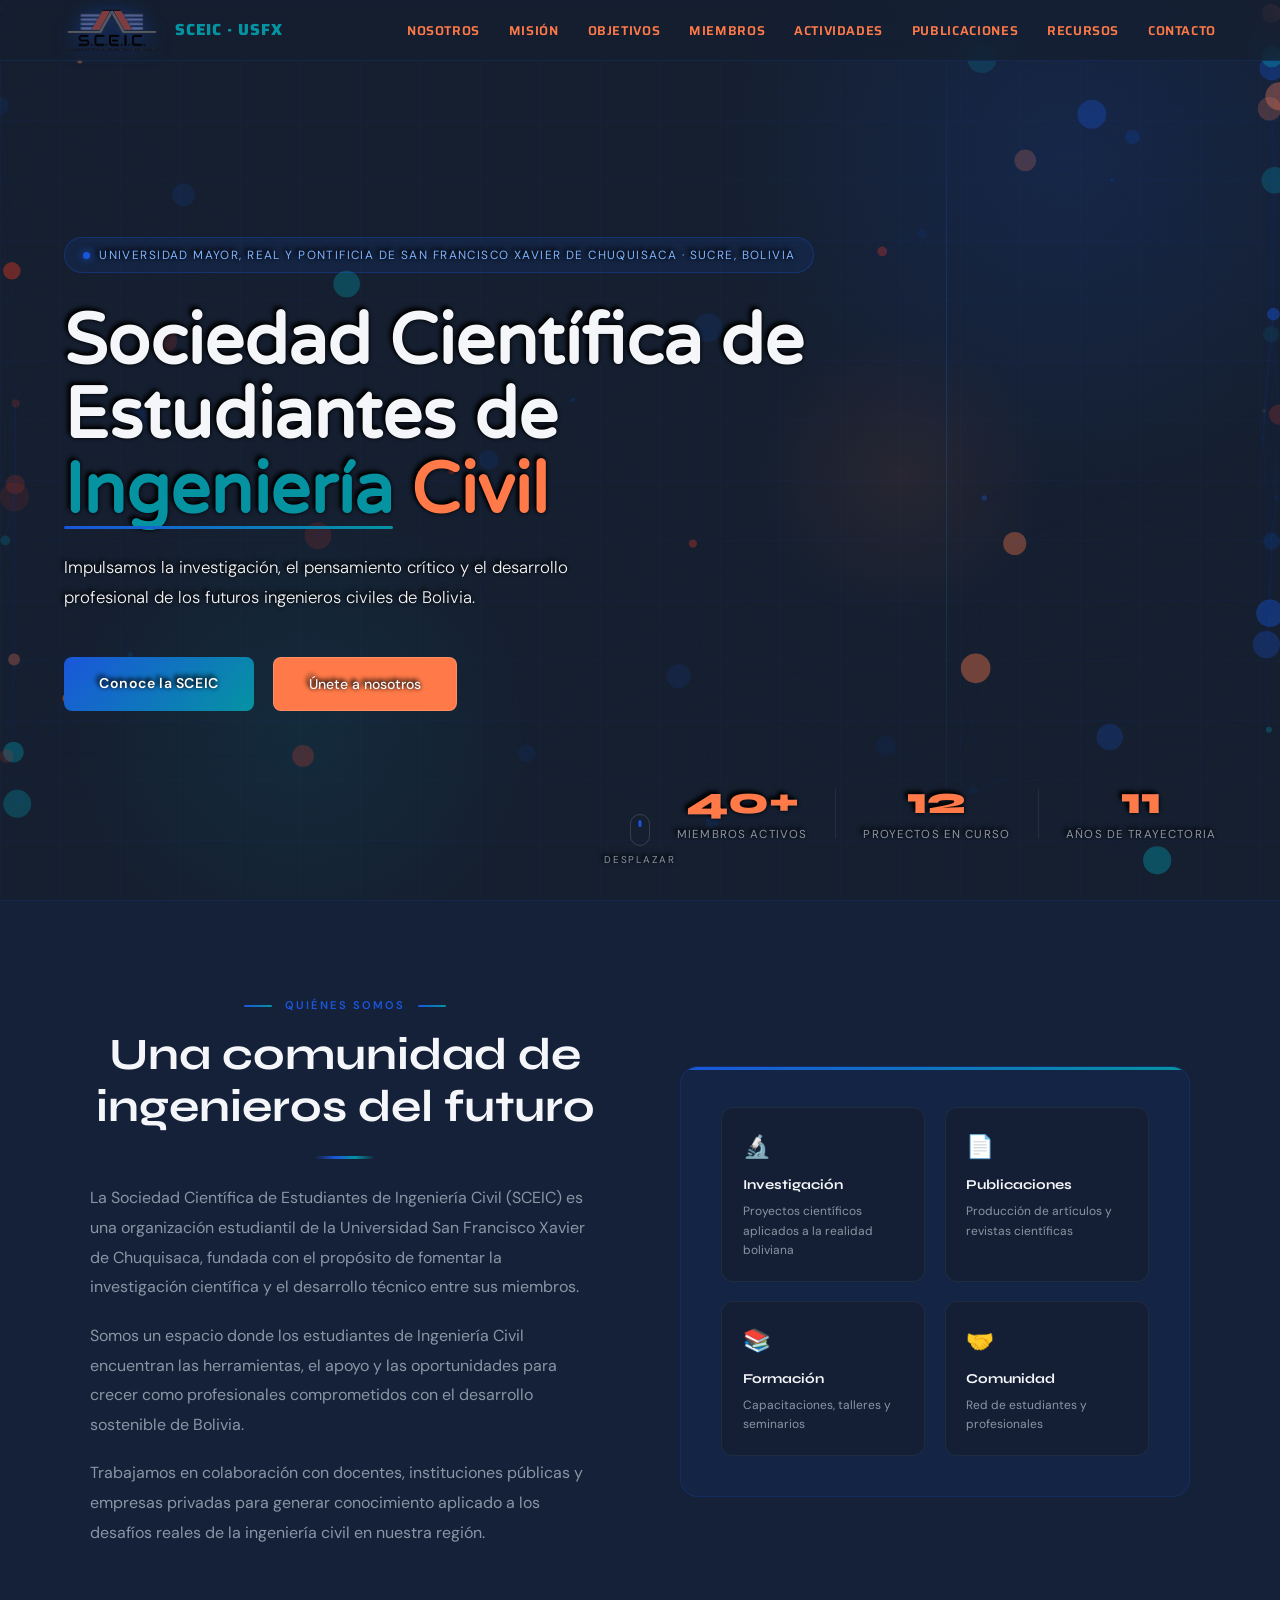
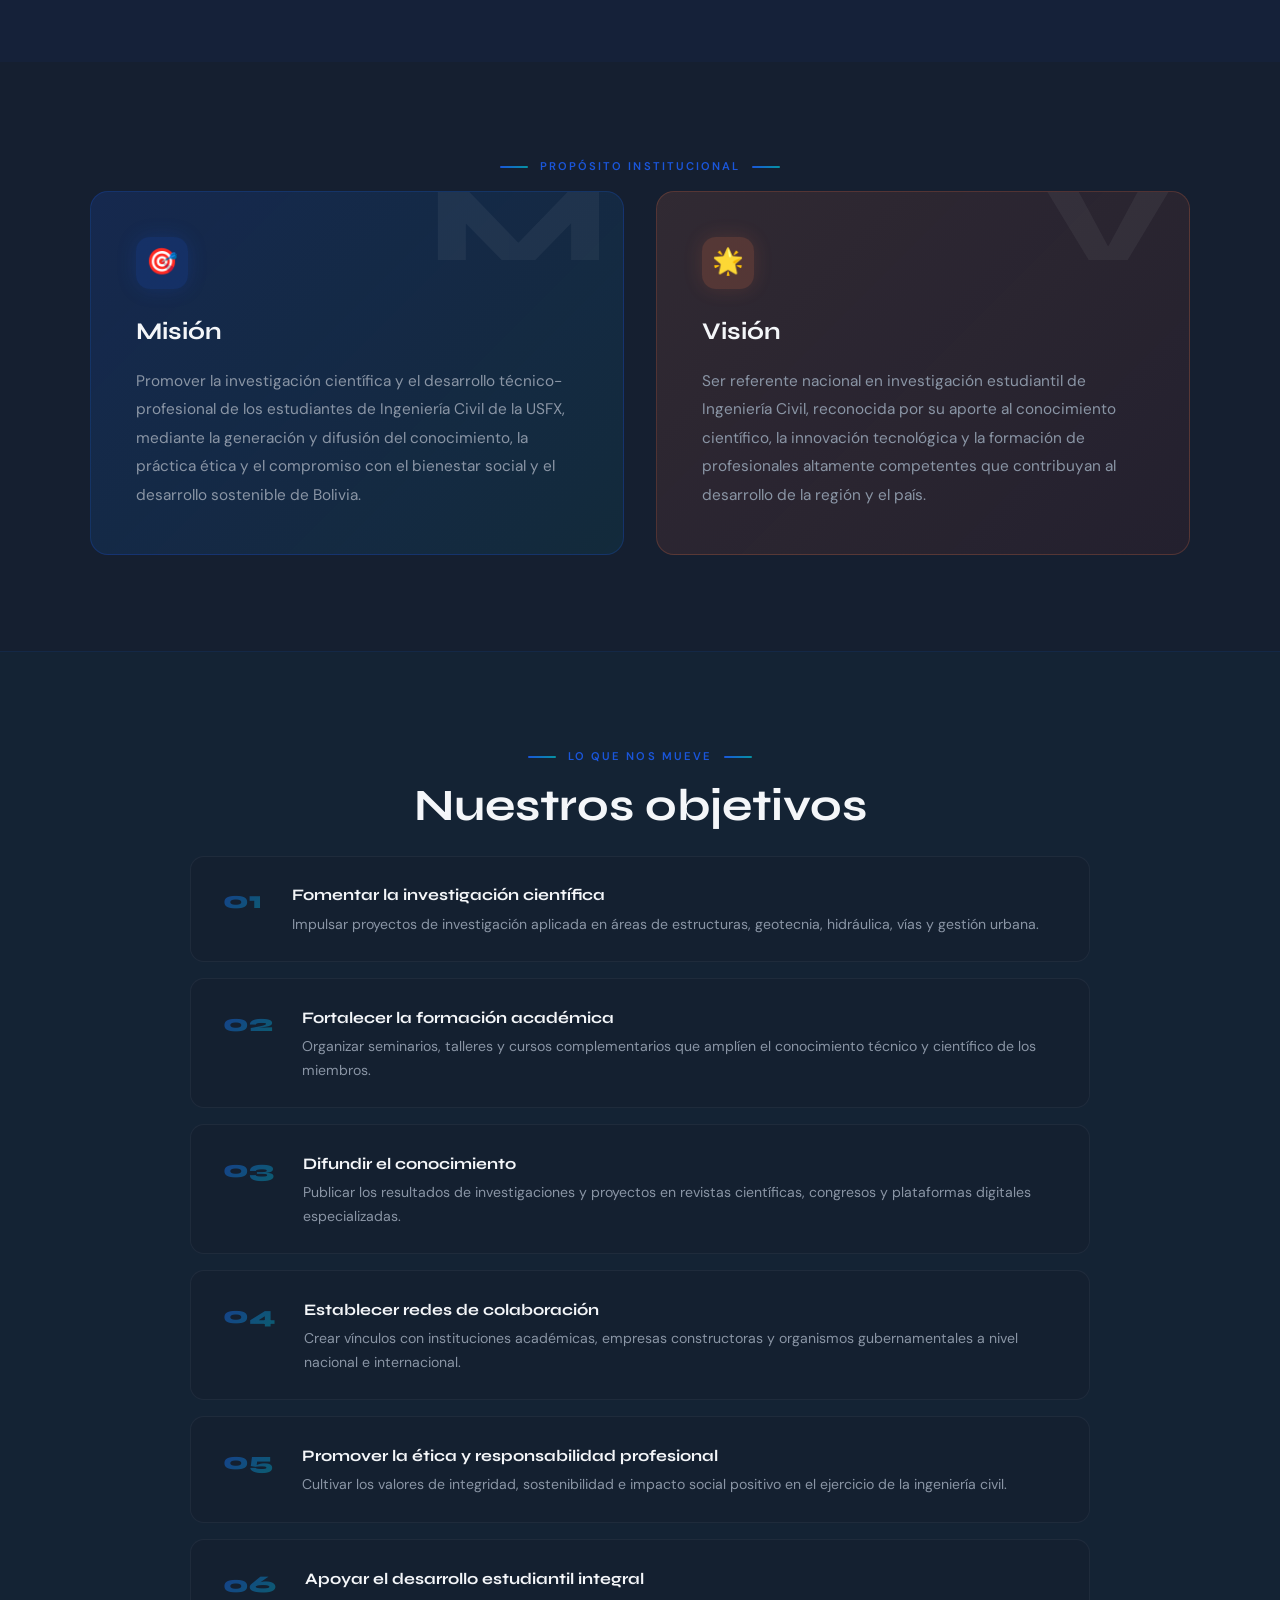
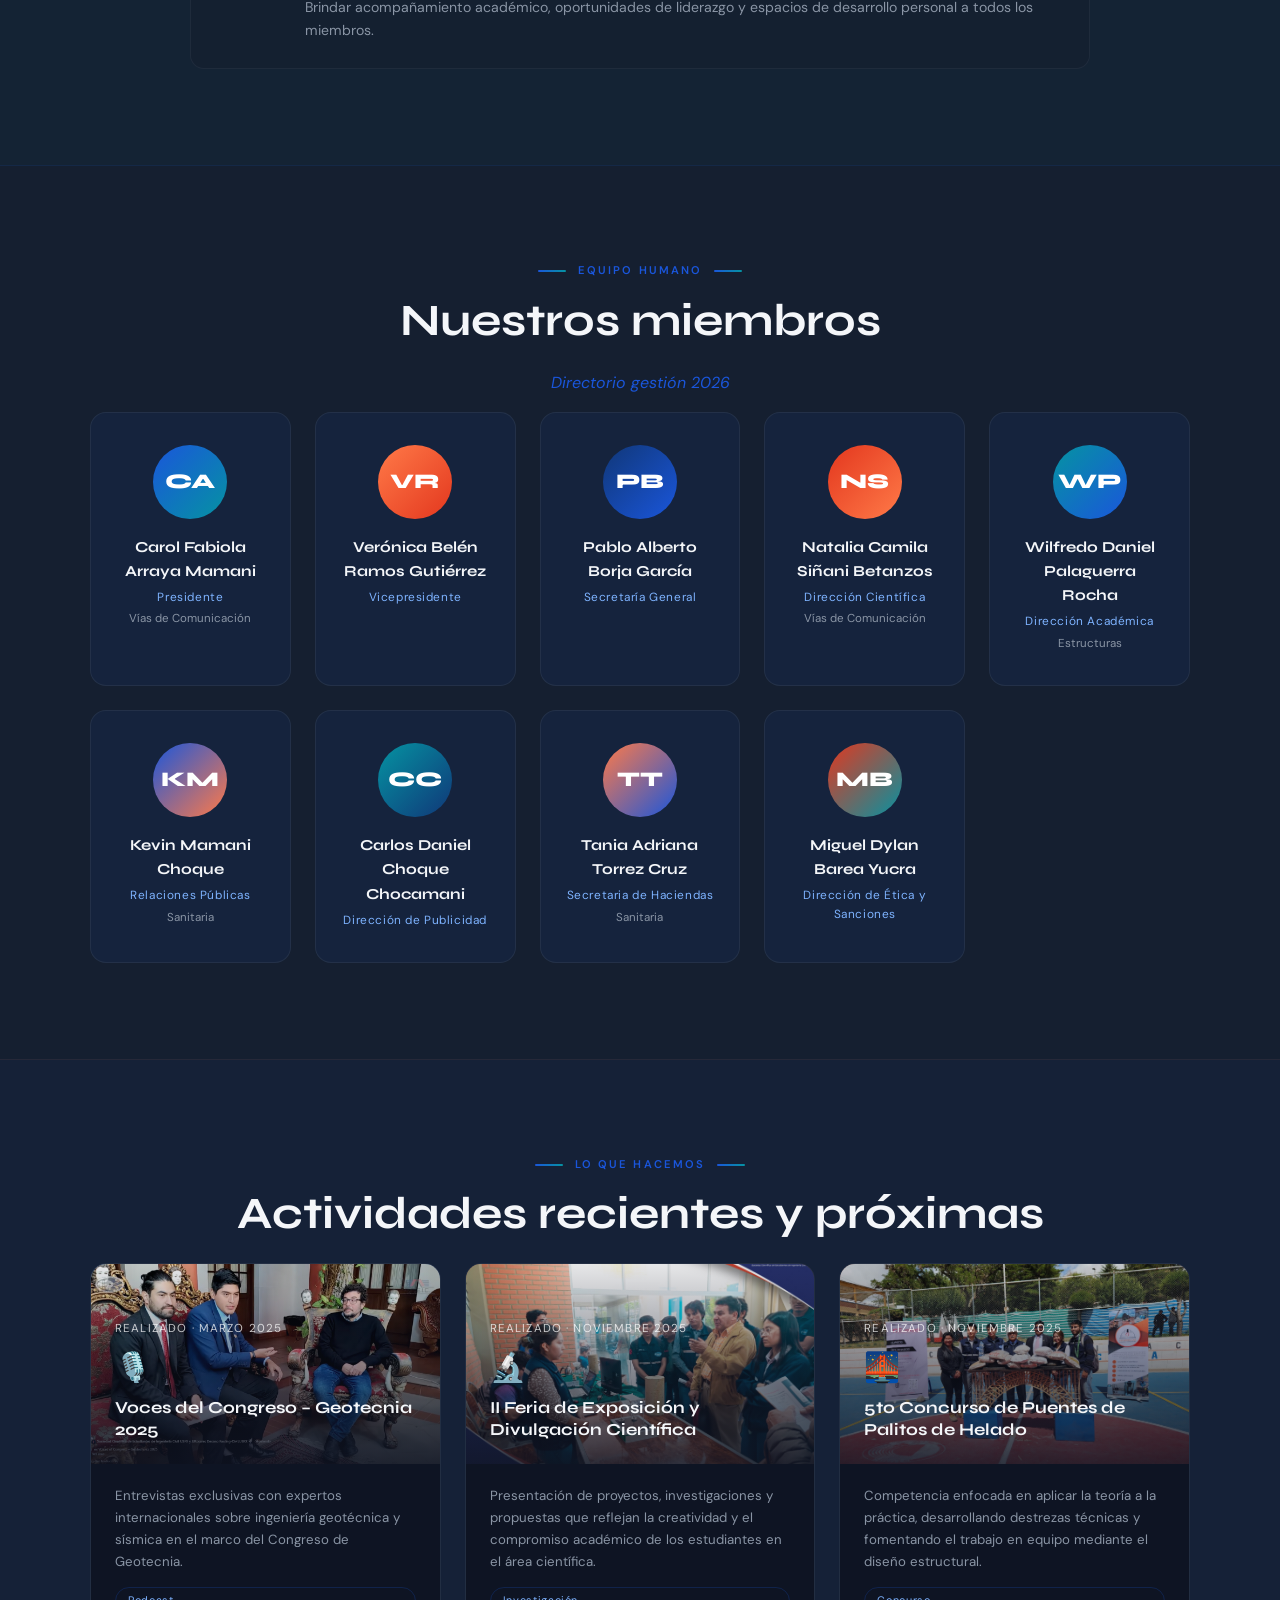
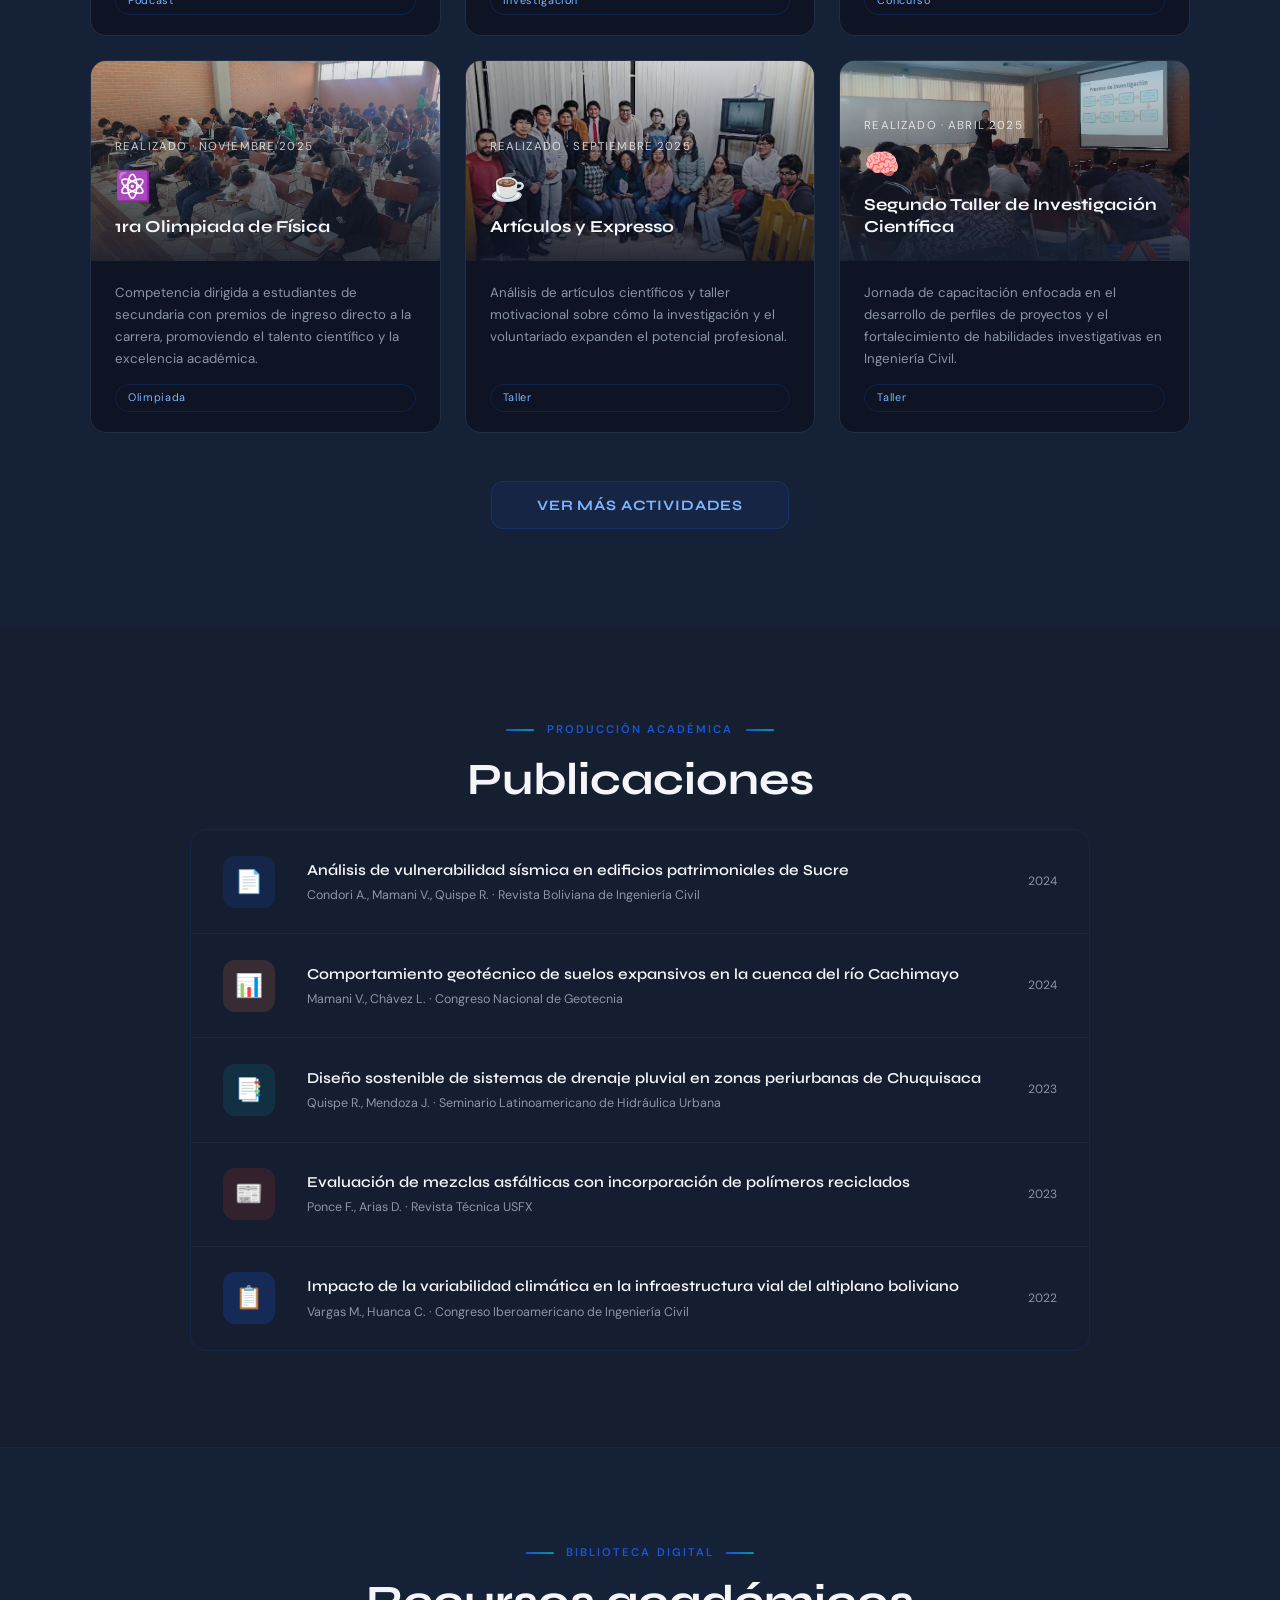
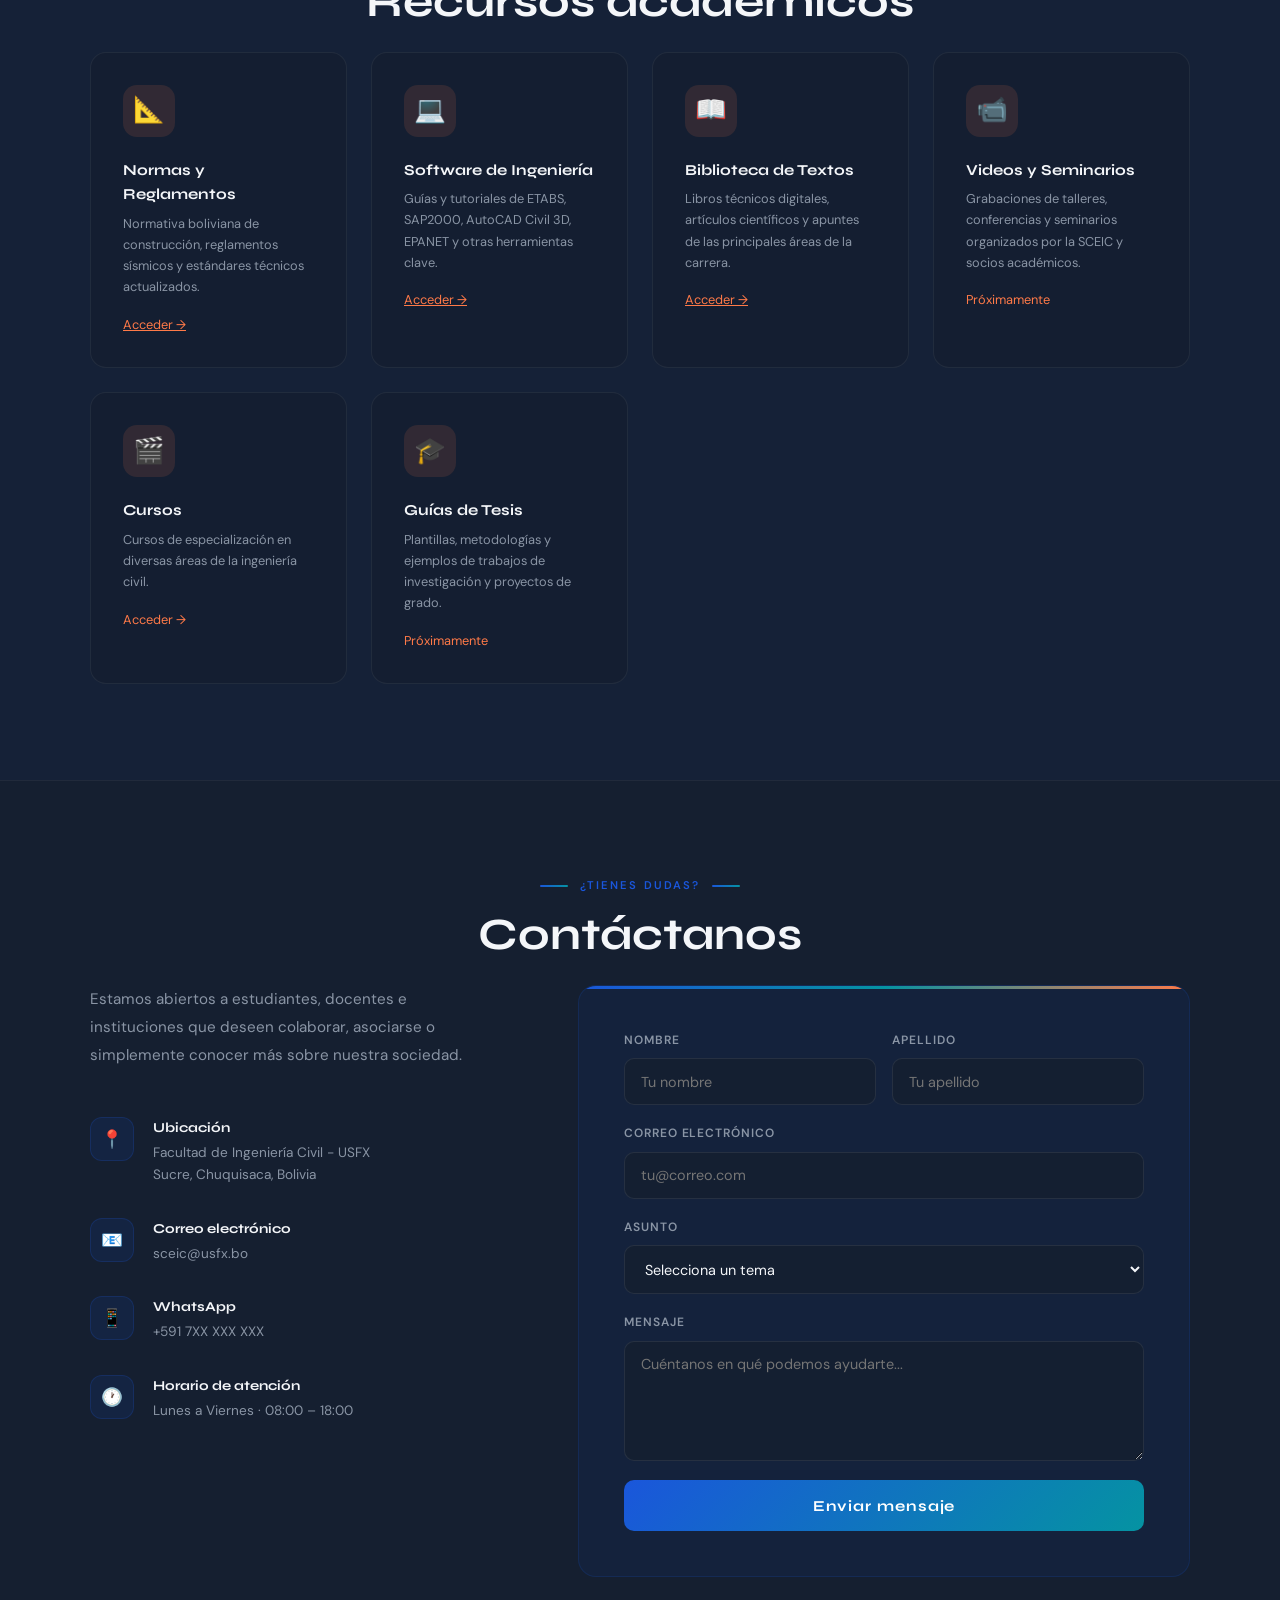
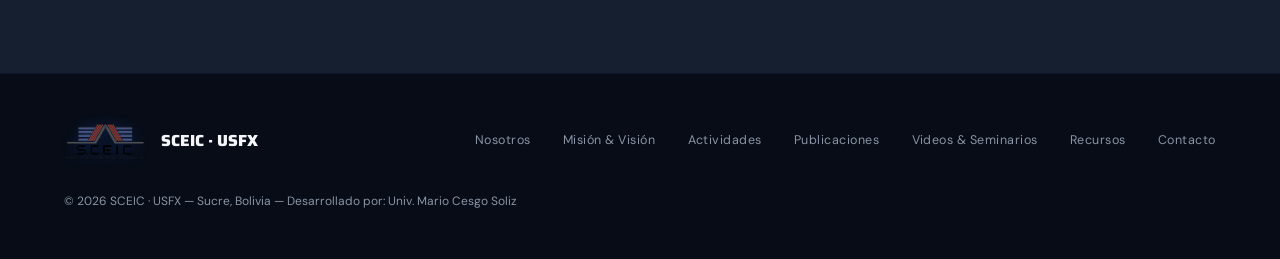
==== commit fc4c0904: "validación para ingresar a cursos" ====
--- a/index.html
+++ b/index.html
@@ -806,7 +806,7 @@
         </div>
         <div
           class="rec-card reveal"
-          onclick="window.open('cursos.html', '_blank')"
+          onclick="abrirModalCursos(event)"
           style="cursor: pointer"
         >
           <div class="rec-icon">🎬</div>
@@ -814,9 +814,7 @@
           <p>
             Cursos de especialización en diversas áreas de la ingeniería civil.
           </p>
-          <a href="cursos.html" target="_blank" rel="noopener" class="rec-arrow"
-            >Acceder →</a
-          >
+          <span class="rec-arrow">Acceder →</span>
         </div>
         <div
           class="rec-card reveal"
@@ -973,6 +971,156 @@
       </div>
     </section>
 
+    <!-- MODAL ACCESO CURSOS -->
+    <div id="modal-cursos" role="dialog" aria-modal="true" aria-labelledby="modal-cursos-title" style="
+      display: none;
+      position: fixed;
+      inset: 0;
+      z-index: 9999;
+      background: rgba(10, 15, 40, 0.75);
+      backdrop-filter: blur(6px);
+      -webkit-backdrop-filter: blur(6px);
+      align-items: center;
+      justify-content: center;
+    ">
+      <div style="
+        background: linear-gradient(135deg, rgba(16,55,120,0.97) 0%, rgba(26,86,219,0.93) 100%);
+        border: 1px solid rgba(255,255,255,0.18);
+        border-radius: 20px;
+        box-shadow: 0 24px 64px rgba(0,0,0,0.55), 0 0 0 1px rgba(26,86,219,0.3);
+        padding: 2.4rem 2.2rem 2rem;
+        max-width: 420px;
+        width: calc(100% - 2.4rem);
+        position: relative;
+        animation: modalIn .32s cubic-bezier(.4,0,.2,1);
+      ">
+        <!-- Botón cerrar -->
+        <button
+          id="modal-cursos-close"
+          onclick="cerrarModalCursos()"
+          aria-label="Cerrar"
+          style="
+            position: absolute;
+            top: 1rem; right: 1rem;
+            background: rgba(255,255,255,0.12);
+            border: none;
+            color: #fff;
+            font-size: 1.1rem;
+            width: 32px; height: 32px;
+            border-radius: 50%;
+            cursor: pointer;
+            display: flex; align-items: center; justify-content: center;
+            transition: background .2s;
+          "
+          onmouseover="this.style.background='rgba(255,255,255,0.22)'"
+          onmouseout="this.style.background='rgba(255,255,255,0.12)'"
+        >✕</button>
+
+        <!-- Icono y título -->
+        <div style="text-align:center; margin-bottom:1.4rem;">
+          <div style="
+            font-size: 2.4rem;
+            margin-bottom: .6rem;
+            filter: drop-shadow(0 2px 8px rgba(255,122,72,.4));
+          ">🔐</div>
+          <h3 id="modal-cursos-title" style="
+            color: #fff;
+            font-size: 1.2rem;
+            font-weight: 700;
+            margin: 0 0 .4rem;
+            letter-spacing: -.01em;
+          ">Área exclusiva para socios</h3>
+          <p style="
+            color: rgba(255,255,255,0.72);
+            font-size: .88rem;
+            margin: 0;
+            line-height: 1.6;
+          ">El acceso a los <strong style="color:#ff7a48">Cursos SCEIC-USFX</strong> está reservado para socios activos. Ingresa tu código de acceso para continuar.</p>
+        </div>
+
+        <!-- Formulario -->
+        <div style="margin-bottom:.5rem;">
+          <label for="codigoUsuario" style="
+            display:block;
+            color: rgba(255,255,255,0.85);
+            font-size: .82rem;
+            font-weight: 600;
+            margin-bottom: .45rem;
+            letter-spacing: .04em;
+            text-transform: uppercase;
+          ">Código de acceso</label>
+          <div style="position:relative;">
+            <input
+              id="codigoUsuario"
+              type="password"
+              placeholder="Ingresa tu código de socio"
+              autocomplete="off"
+              onkeydown="if(event.key==='Enter') validarAcceso()"
+              style="
+                width: 100%;
+                padding: .72rem 1rem .72rem 2.8rem;
+                border-radius: 10px;
+                border: 1.5px solid rgba(255,255,255,0.22);
+                background: rgba(255,255,255,0.09);
+                color: #fff;
+                font-size: .95rem;
+                outline: none;
+                box-sizing: border-box;
+                transition: border-color .2s, background .2s;
+              "
+              onfocus="this.style.borderColor='rgba(255,122,72,0.75)'; this.style.background='rgba(255,255,255,0.13)'"
+              onblur="this.style.borderColor='rgba(255,255,255,0.22)'; this.style.background='rgba(255,255,255,0.09)'"
+            />
+            <span style="
+              position:absolute; left:.9rem; top:50%; transform:translateY(-50%);
+              font-size:1rem; opacity:.6; pointer-events:none;
+            ">🔑</span>
+          </div>
+        </div>
+
+        <!-- Mensaje de error -->
+        <div id="mensajeError" style="
+          display: none;
+          color: #ff7a48;
+          font-size: .83rem;
+          margin-bottom: .8rem;
+          padding: .5rem .8rem;
+          background: rgba(227,55,30,0.15);
+          border-left: 3px solid #e3371e;
+          border-radius: 6px;
+        ">❌ Código incorrecto. Verifica e intenta nuevamente.</div>
+
+        <!-- Botón verificar -->
+        <button
+          id="btn-validar-acceso"
+          onclick="validarAcceso()"
+          style="
+            width: 100%;
+            padding: .82rem;
+            background: linear-gradient(90deg, #ff7a48, #e3371e);
+            border: none;
+            border-radius: 10px;
+            color: #fff;
+            font-size: .97rem;
+            font-weight: 700;
+            cursor: pointer;
+            letter-spacing: .02em;
+            transition: opacity .2s, transform .15s;
+            margin-top: .3rem;
+          "
+          onmouseover="this.style.opacity='.88'; this.style.transform='translateY(-1px)'"
+          onmouseout="this.style.opacity='1'; this.style.transform=''"
+        >Verificar acceso</button>
+      </div>
+    </div>
+
+    <style>
+      @keyframes modalIn {
+        from { opacity: 0; transform: scale(.93) translateY(12px); }
+        to   { opacity: 1; transform: scale(1) translateY(0); }
+      }
+    </style>
+
     <!-- FOOTER inyectado por components.js -->
   </body>
 </html>
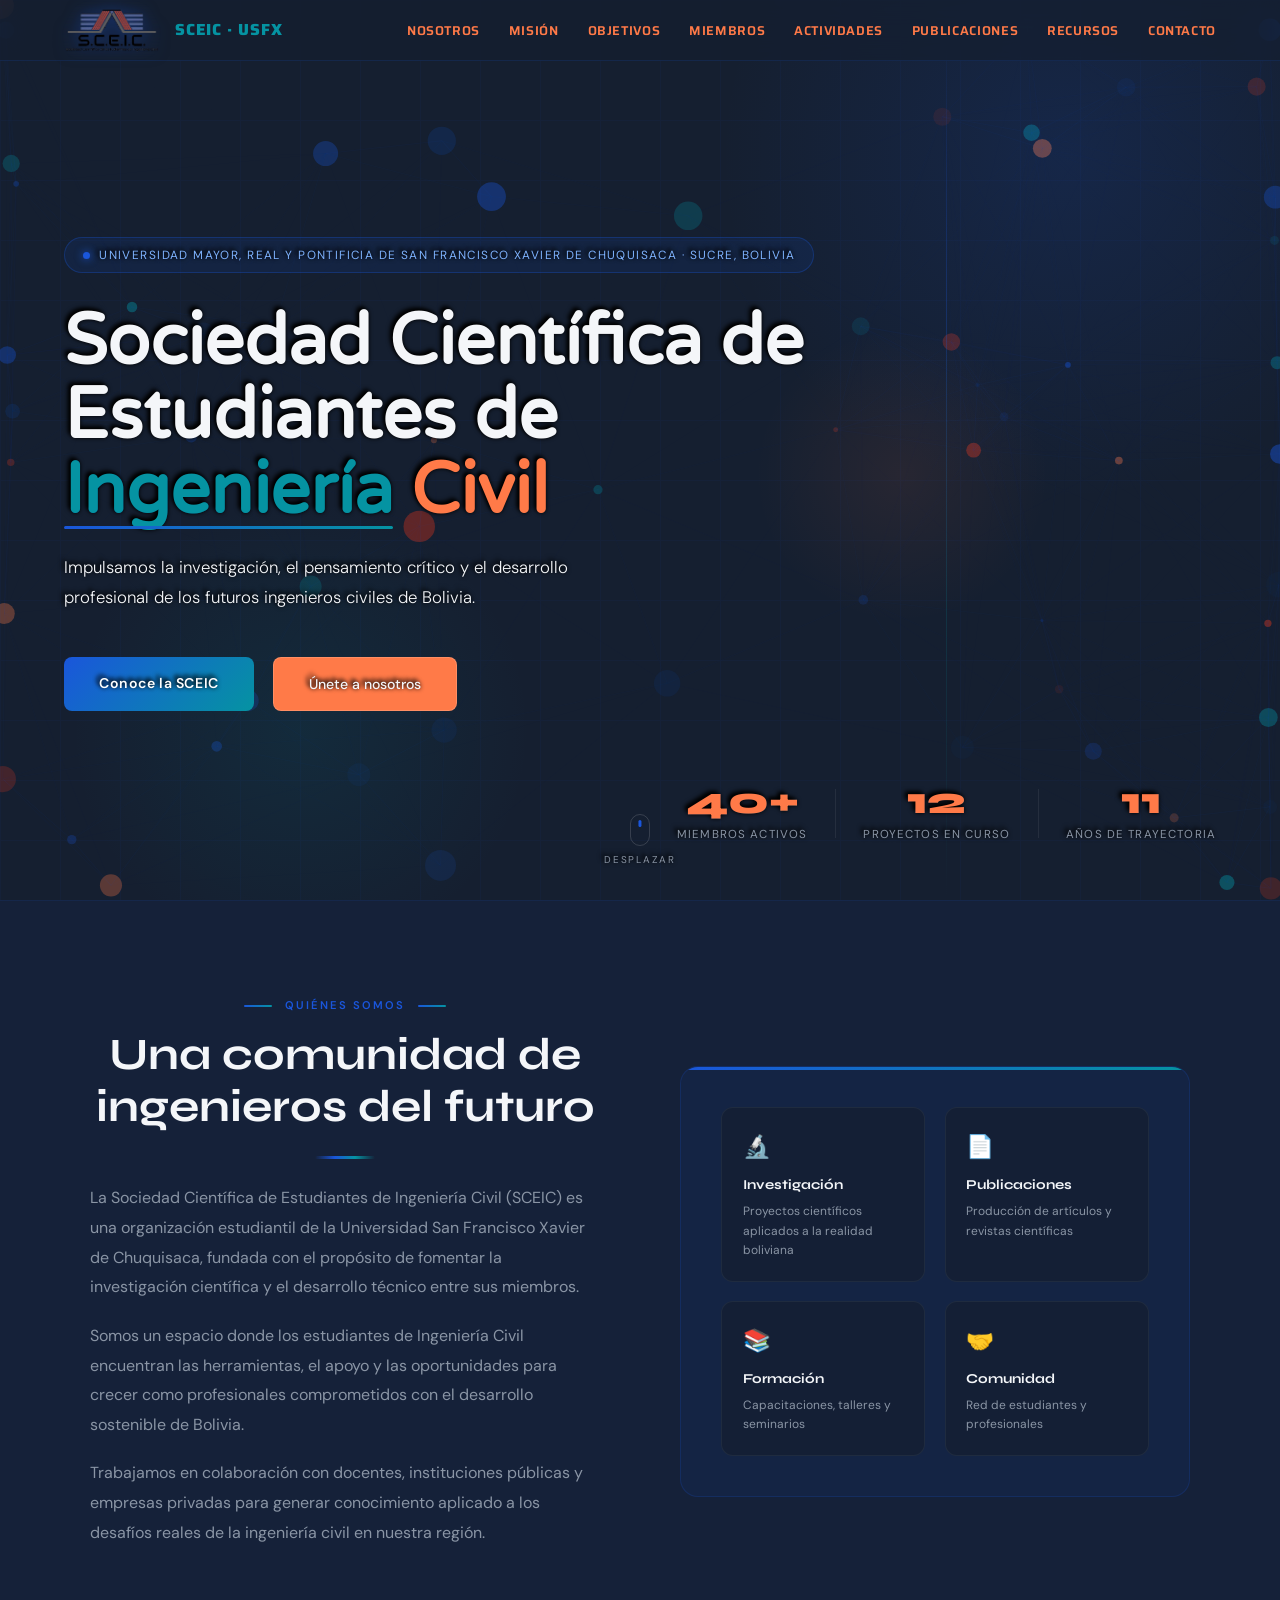
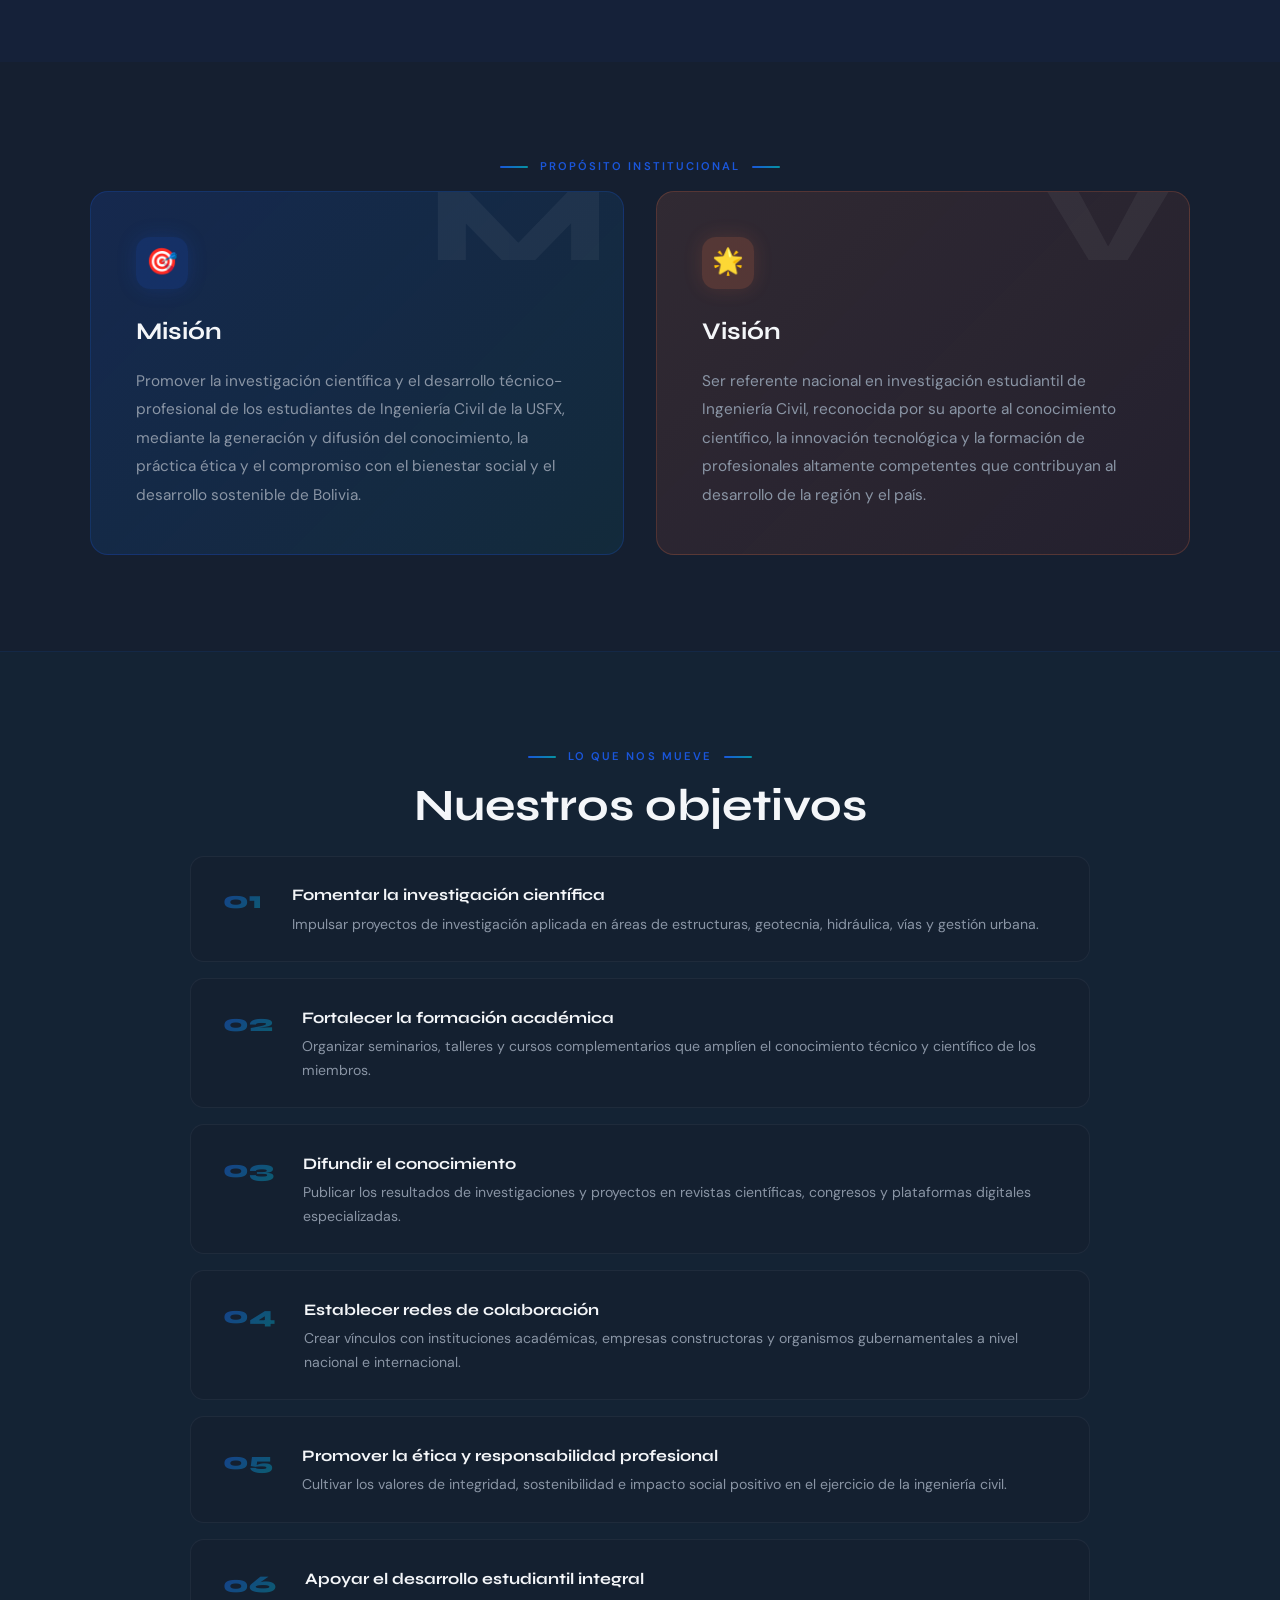
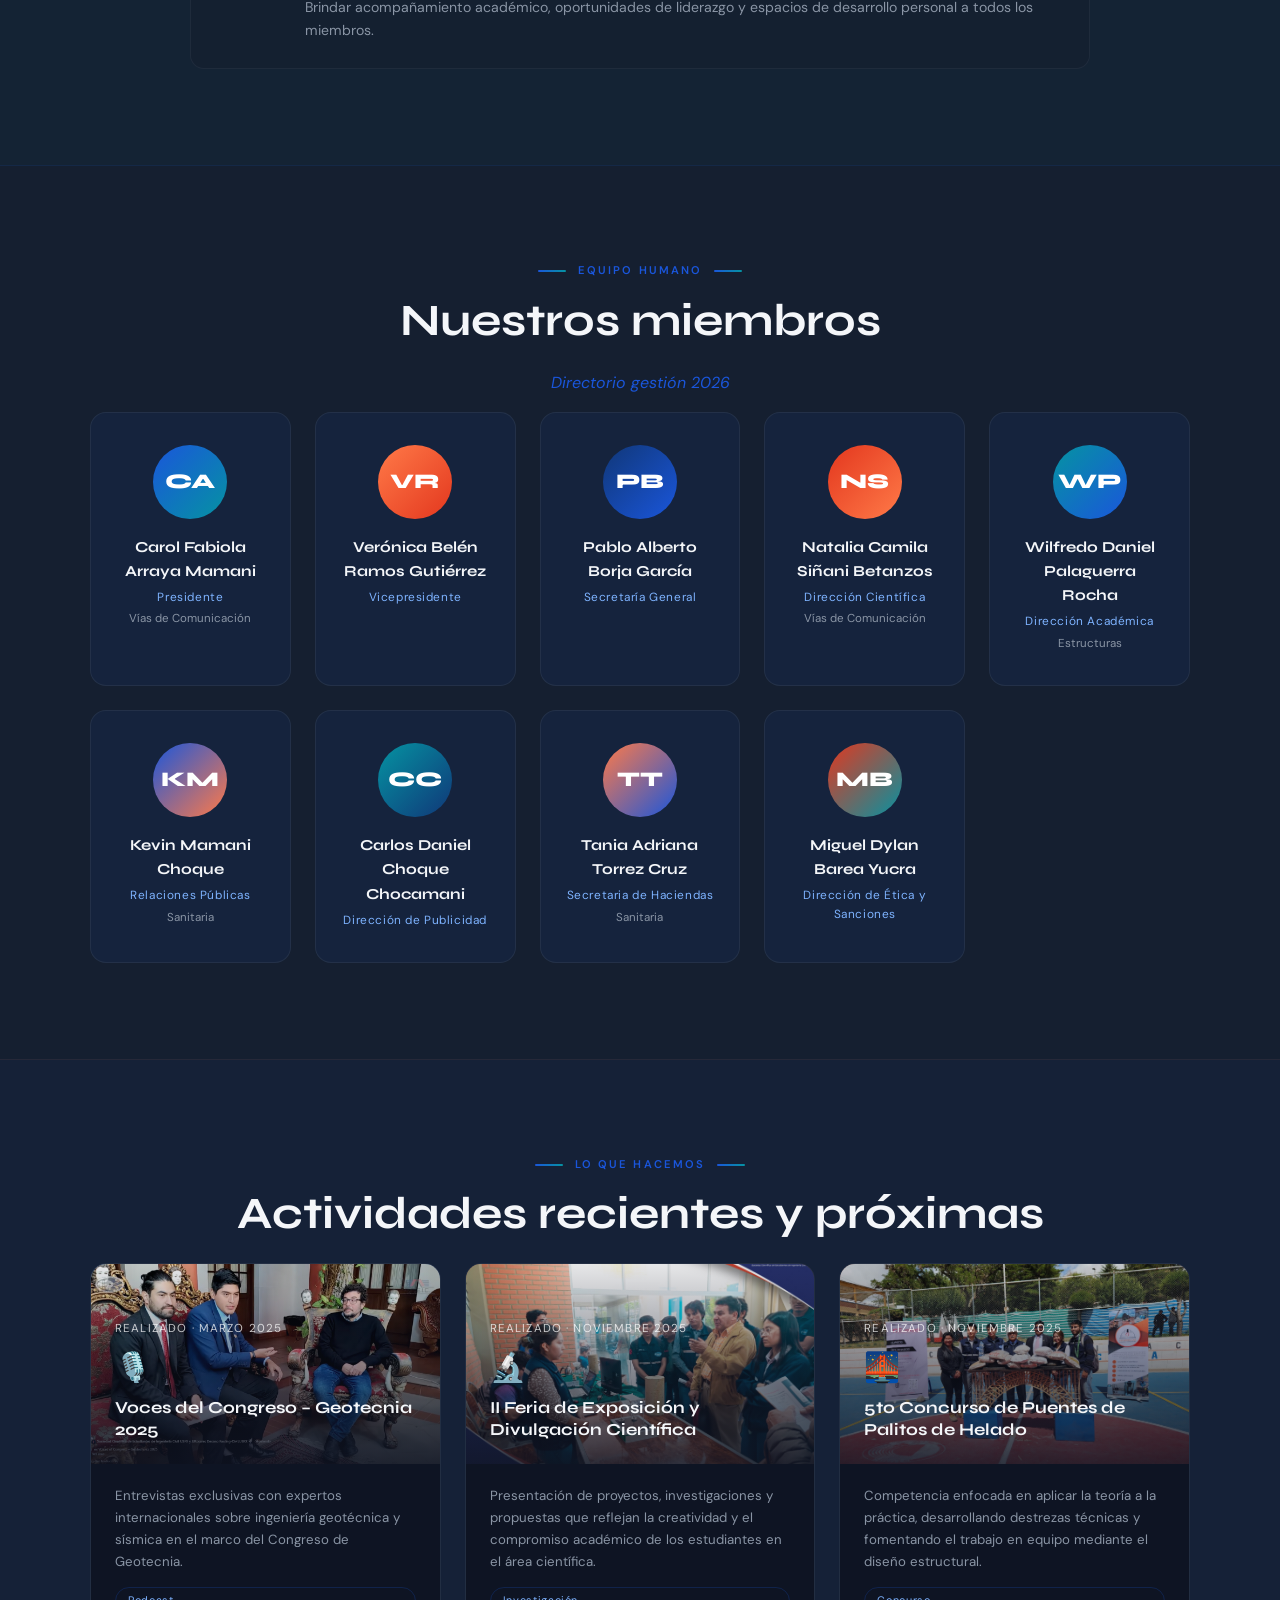
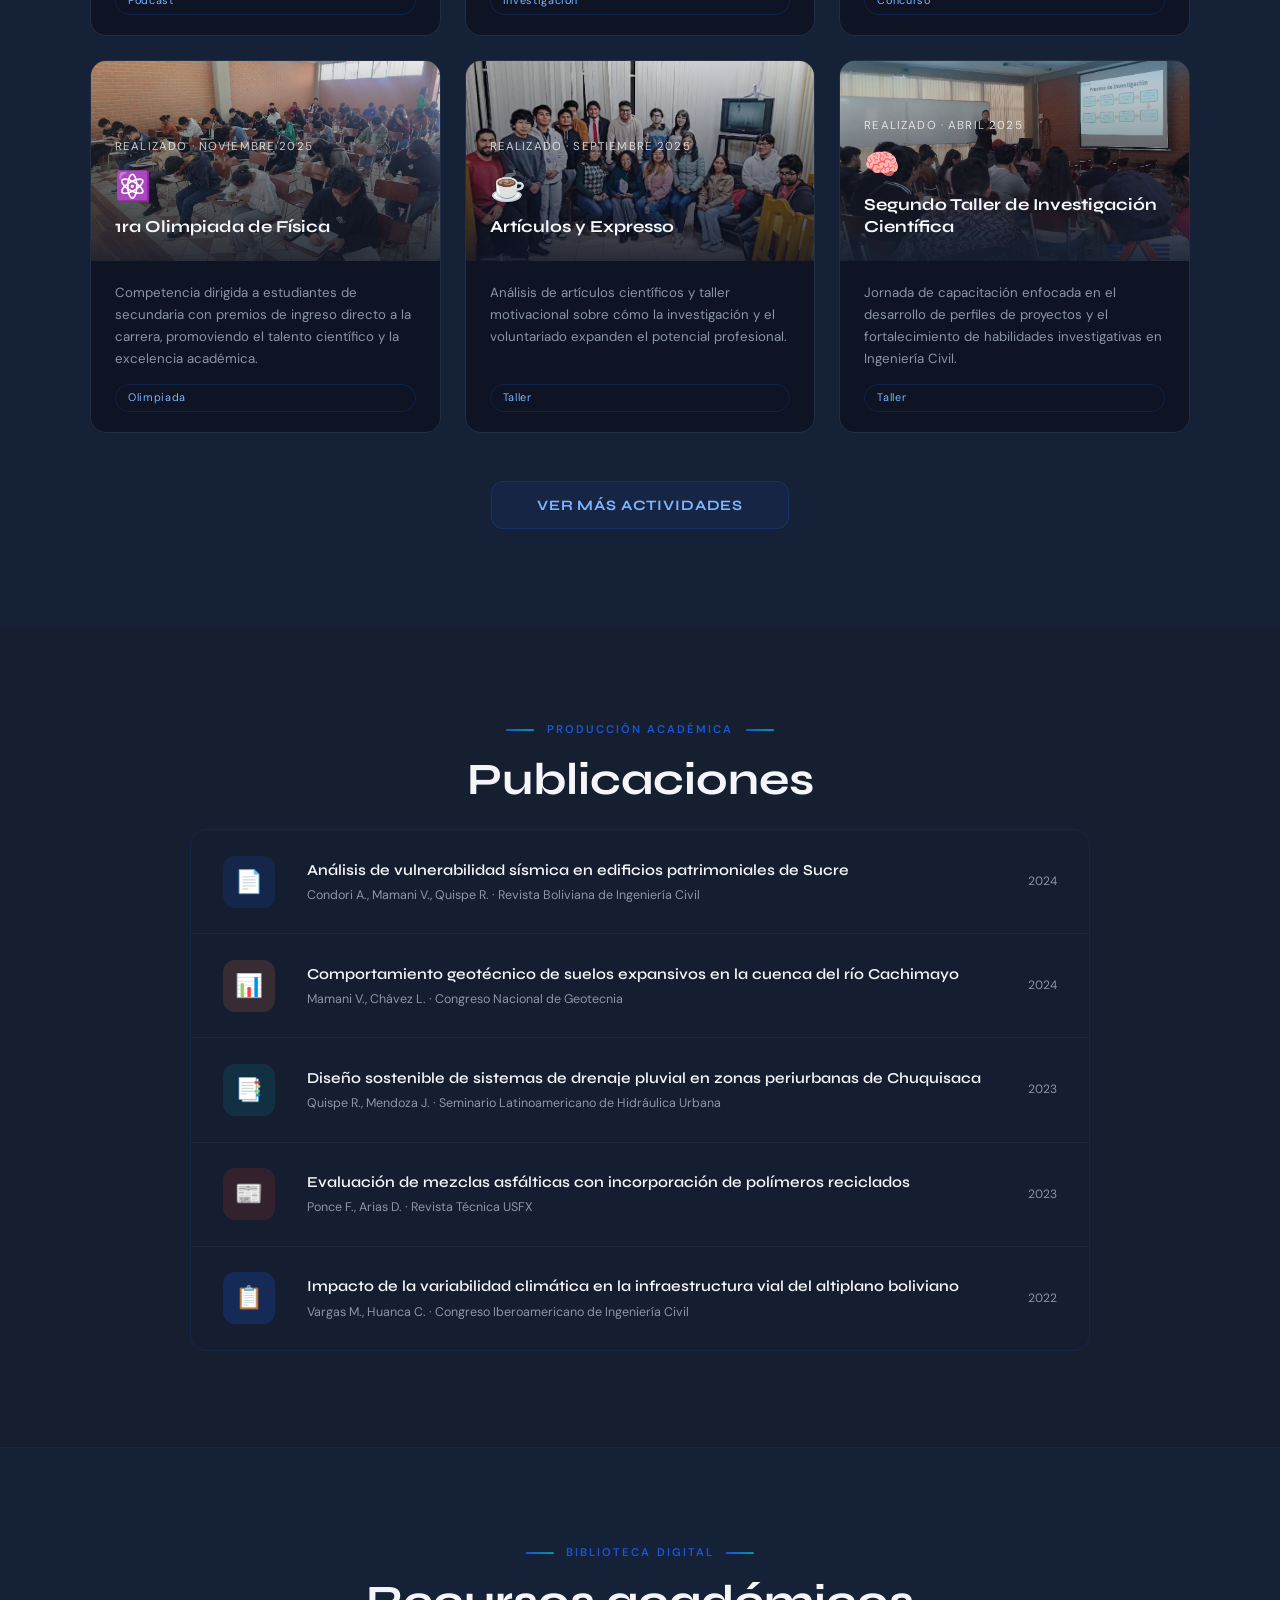
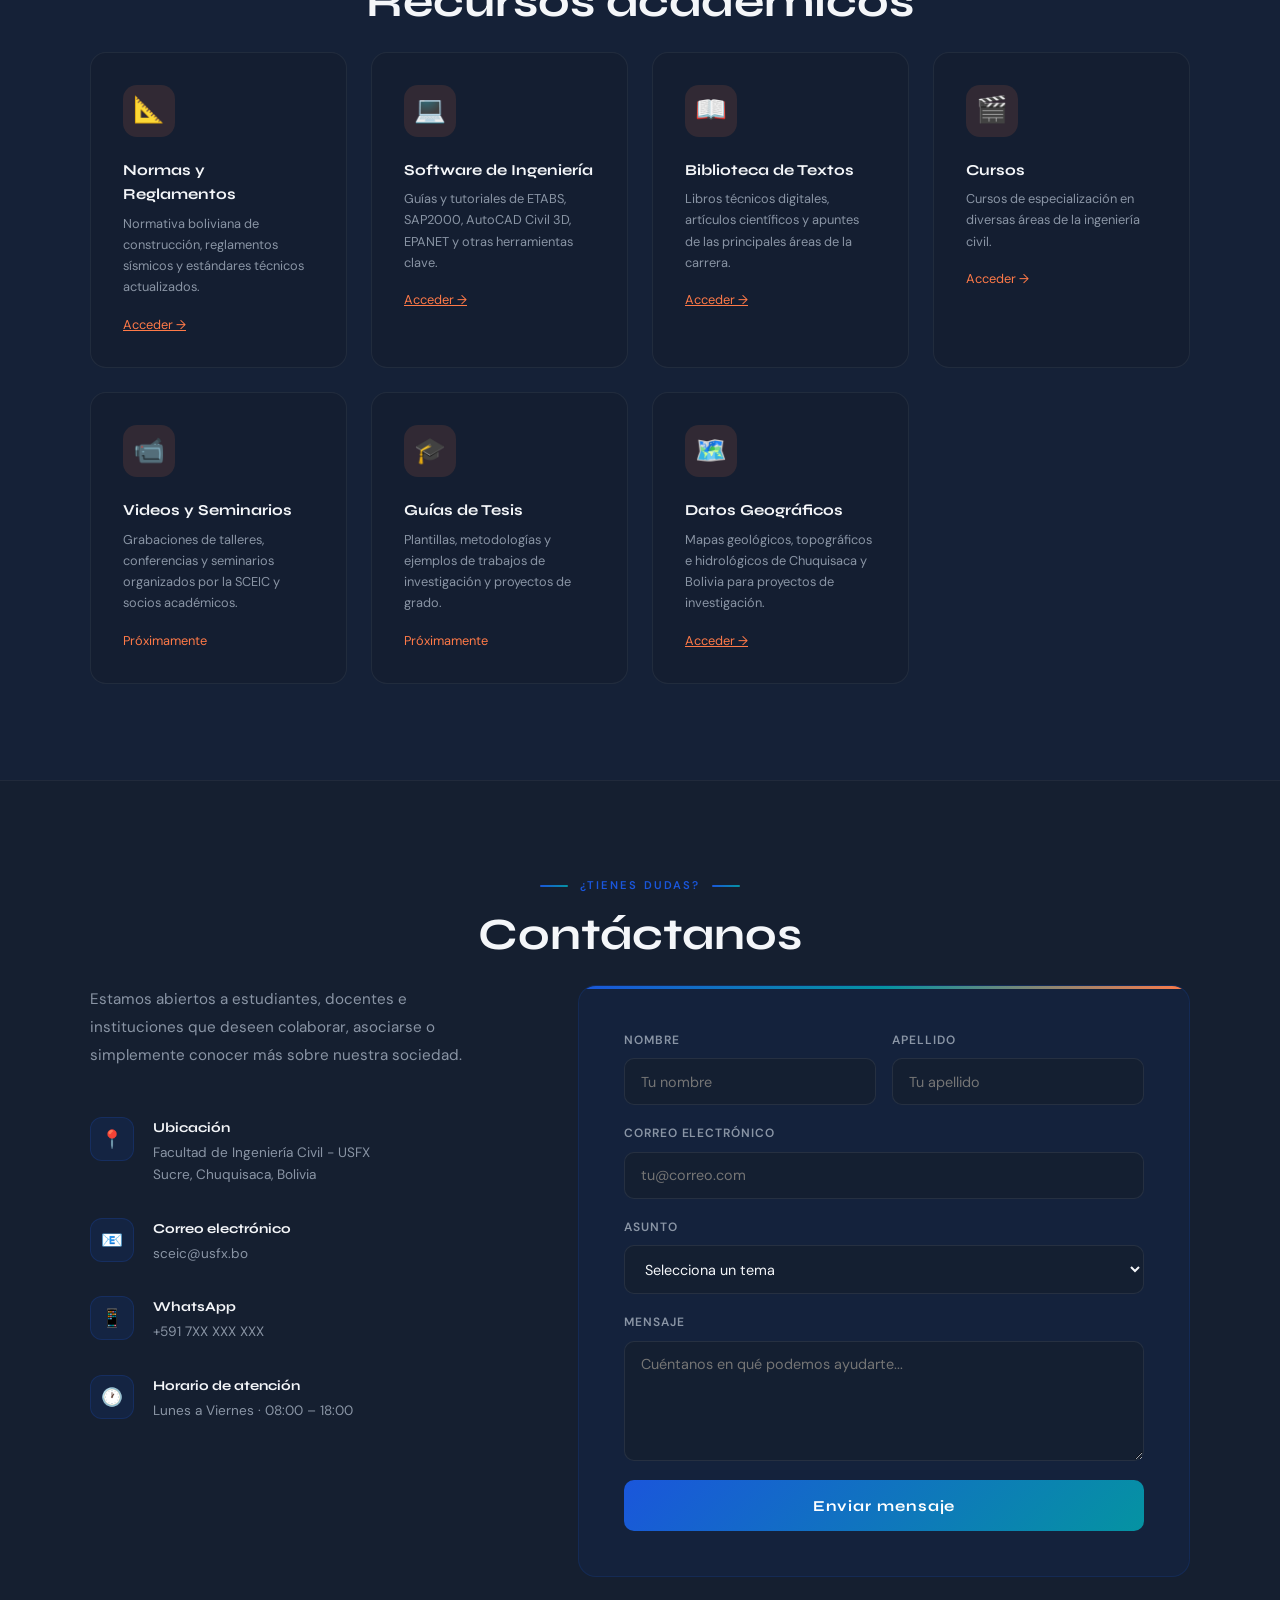
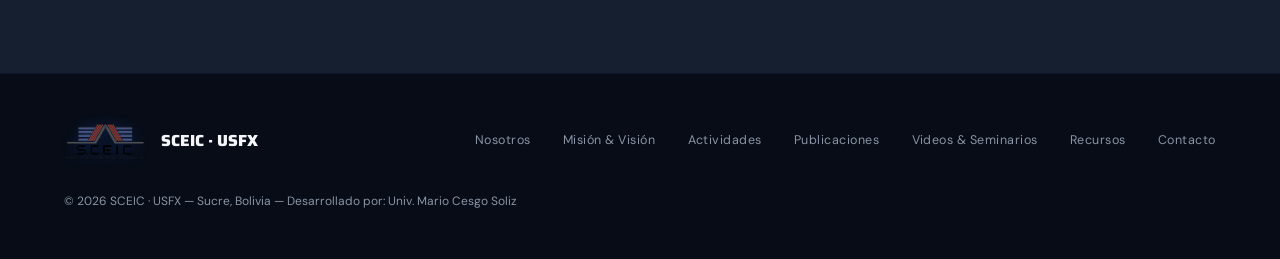
==== commit 3aaf75e4: "actualizacion de cursos" ====
--- a/index.html
+++ b/index.html
@@ -283,7 +283,14 @@
     <section id="miembros">
       <div class="section-label reveal">Equipo humano</div>
       <h2 class="section-title reveal">Nuestros miembros</h2>
-      <p style=" color: #1a56db; text-align: center; font-style: italic; padding-bottom: 1rem;">
+      <p
+        style="
+          color: #1a56db;
+          text-align: center;
+          font-style: italic;
+          padding-bottom: 1rem;
+        "
+      >
         Directorio gestión 2026
       </p>
       <div class="members-grid">
@@ -791,6 +798,18 @@
             >Acceder →</a
           >
         </div>
+        <a
+          href="cursos.html"
+          class="rec-card reveal"
+          style="cursor: pointer; text-decoration: none; color: inherit; display: block;"
+        >
+          <div class="rec-icon">🎬</div>
+          <h4>Cursos</h4>
+          <p>
+            Cursos de especialización en diversas áreas de la ingeniería civil.
+          </p>
+          <span class="rec-arrow">Acceder →</span>
+        </a>
         <div
           class="rec-card reveal"
           onclick="alert('Próximamente disponible')"
@@ -803,18 +822,6 @@
             la SCEIC y socios académicos.
           </p>
           <div class="rec-arrow">Próximamente</div>
-        </div>
-        <div
-          class="rec-card reveal"
-          onclick="abrirModalCursos(event)"
-          style="cursor: pointer"
-        >
-          <div class="rec-icon">🎬</div>
-          <h4>Cursos</h4>
-          <p>
-            Cursos de especialización en diversas áreas de la ingeniería civil.
-          </p>
-          <span class="rec-arrow">Acceder →</span>
         </div>
         <div
           class="rec-card reveal"
@@ -971,153 +978,18 @@
       </div>
     </section>
 
-    <!-- MODAL ACCESO CURSOS -->
-    <div id="modal-cursos" role="dialog" aria-modal="true" aria-labelledby="modal-cursos-title" style="
-      display: none;
-      position: fixed;
-      inset: 0;
-      z-index: 9999;
-      background: rgba(10, 15, 40, 0.75);
-      backdrop-filter: blur(6px);
-      -webkit-backdrop-filter: blur(6px);
-      align-items: center;
-      justify-content: center;
-    ">
-      <div style="
-        background: linear-gradient(135deg, rgba(16,55,120,0.97) 0%, rgba(26,86,219,0.93) 100%);
-        border: 1px solid rgba(255,255,255,0.18);
-        border-radius: 20px;
-        box-shadow: 0 24px 64px rgba(0,0,0,0.55), 0 0 0 1px rgba(26,86,219,0.3);
-        padding: 2.4rem 2.2rem 2rem;
-        max-width: 420px;
-        width: calc(100% - 2.4rem);
-        position: relative;
-        animation: modalIn .32s cubic-bezier(.4,0,.2,1);
-      ">
-        <!-- Botón cerrar -->
-        <button
-          id="modal-cursos-close"
-          onclick="cerrarModalCursos()"
-          aria-label="Cerrar"
-          style="
-            position: absolute;
-            top: 1rem; right: 1rem;
-            background: rgba(255,255,255,0.12);
-            border: none;
-            color: #fff;
-            font-size: 1.1rem;
-            width: 32px; height: 32px;
-            border-radius: 50%;
-            cursor: pointer;
-            display: flex; align-items: center; justify-content: center;
-            transition: background .2s;
-          "
-          onmouseover="this.style.background='rgba(255,255,255,0.22)'"
-          onmouseout="this.style.background='rgba(255,255,255,0.12)'"
-        >✕</button>
-
-        <!-- Icono y título -->
-        <div style="text-align:center; margin-bottom:1.4rem;">
-          <div style="
-            font-size: 2.4rem;
-            margin-bottom: .6rem;
-            filter: drop-shadow(0 2px 8px rgba(255,122,72,.4));
-          ">🔐</div>
-          <h3 id="modal-cursos-title" style="
-            color: #fff;
-            font-size: 1.2rem;
-            font-weight: 700;
-            margin: 0 0 .4rem;
-            letter-spacing: -.01em;
-          ">Área exclusiva para socios</h3>
-          <p style="
-            color: rgba(255,255,255,0.72);
-            font-size: .88rem;
-            margin: 0;
-            line-height: 1.6;
-          ">El acceso a los <strong style="color:#ff7a48">Cursos SCEIC-USFX</strong> está reservado para socios activos. Ingresa tu código de acceso para continuar.</p>
-        </div>
-
-        <!-- Formulario -->
-        <div style="margin-bottom:.5rem;">
-          <label for="codigoUsuario" style="
-            display:block;
-            color: rgba(255,255,255,0.85);
-            font-size: .82rem;
-            font-weight: 600;
-            margin-bottom: .45rem;
-            letter-spacing: .04em;
-            text-transform: uppercase;
-          ">Código de acceso</label>
-          <div style="position:relative;">
-            <input
-              id="codigoUsuario"
-              type="password"
-              placeholder="Ingresa tu código de socio"
-              autocomplete="off"
-              onkeydown="if(event.key==='Enter') validarAcceso()"
-              style="
-                width: 100%;
-                padding: .72rem 1rem .72rem 2.8rem;
-                border-radius: 10px;
-                border: 1.5px solid rgba(255,255,255,0.22);
-                background: rgba(255,255,255,0.09);
-                color: #fff;
-                font-size: .95rem;
-                outline: none;
-                box-sizing: border-box;
-                transition: border-color .2s, background .2s;
-              "
-              onfocus="this.style.borderColor='rgba(255,122,72,0.75)'; this.style.background='rgba(255,255,255,0.13)'"
-              onblur="this.style.borderColor='rgba(255,255,255,0.22)'; this.style.background='rgba(255,255,255,0.09)'"
-            />
-            <span style="
-              position:absolute; left:.9rem; top:50%; transform:translateY(-50%);
-              font-size:1rem; opacity:.6; pointer-events:none;
-            ">🔑</span>
-          </div>
-        </div>
-
-        <!-- Mensaje de error -->
-        <div id="mensajeError" style="
-          display: none;
-          color: #ff7a48;
-          font-size: .83rem;
-          margin-bottom: .8rem;
-          padding: .5rem .8rem;
-          background: rgba(227,55,30,0.15);
-          border-left: 3px solid #e3371e;
-          border-radius: 6px;
-        ">❌ Código incorrecto. Verifica e intenta nuevamente.</div>
-
-        <!-- Botón verificar -->
-        <button
-          id="btn-validar-acceso"
-          onclick="validarAcceso()"
-          style="
-            width: 100%;
-            padding: .82rem;
-            background: linear-gradient(90deg, #ff7a48, #e3371e);
-            border: none;
-            border-radius: 10px;
-            color: #fff;
-            font-size: .97rem;
-            font-weight: 700;
-            cursor: pointer;
-            letter-spacing: .02em;
-            transition: opacity .2s, transform .15s;
-            margin-top: .3rem;
-          "
-          onmouseover="this.style.opacity='.88'; this.style.transform='translateY(-1px)'"
-          onmouseout="this.style.opacity='1'; this.style.transform=''"
-        >Verificar acceso</button>
-      </div>
-    </div>
+
 
     <style>
       @keyframes modalIn {
-        from { opacity: 0; transform: scale(.93) translateY(12px); }
-        to   { opacity: 1; transform: scale(1) translateY(0); }
+        from {
+          opacity: 0;
+          transform: scale(0.93) translateY(12px);
+        }
+        to {
+          opacity: 1;
+          transform: scale(1) translateY(0);
+        }
       }
     </style>
 
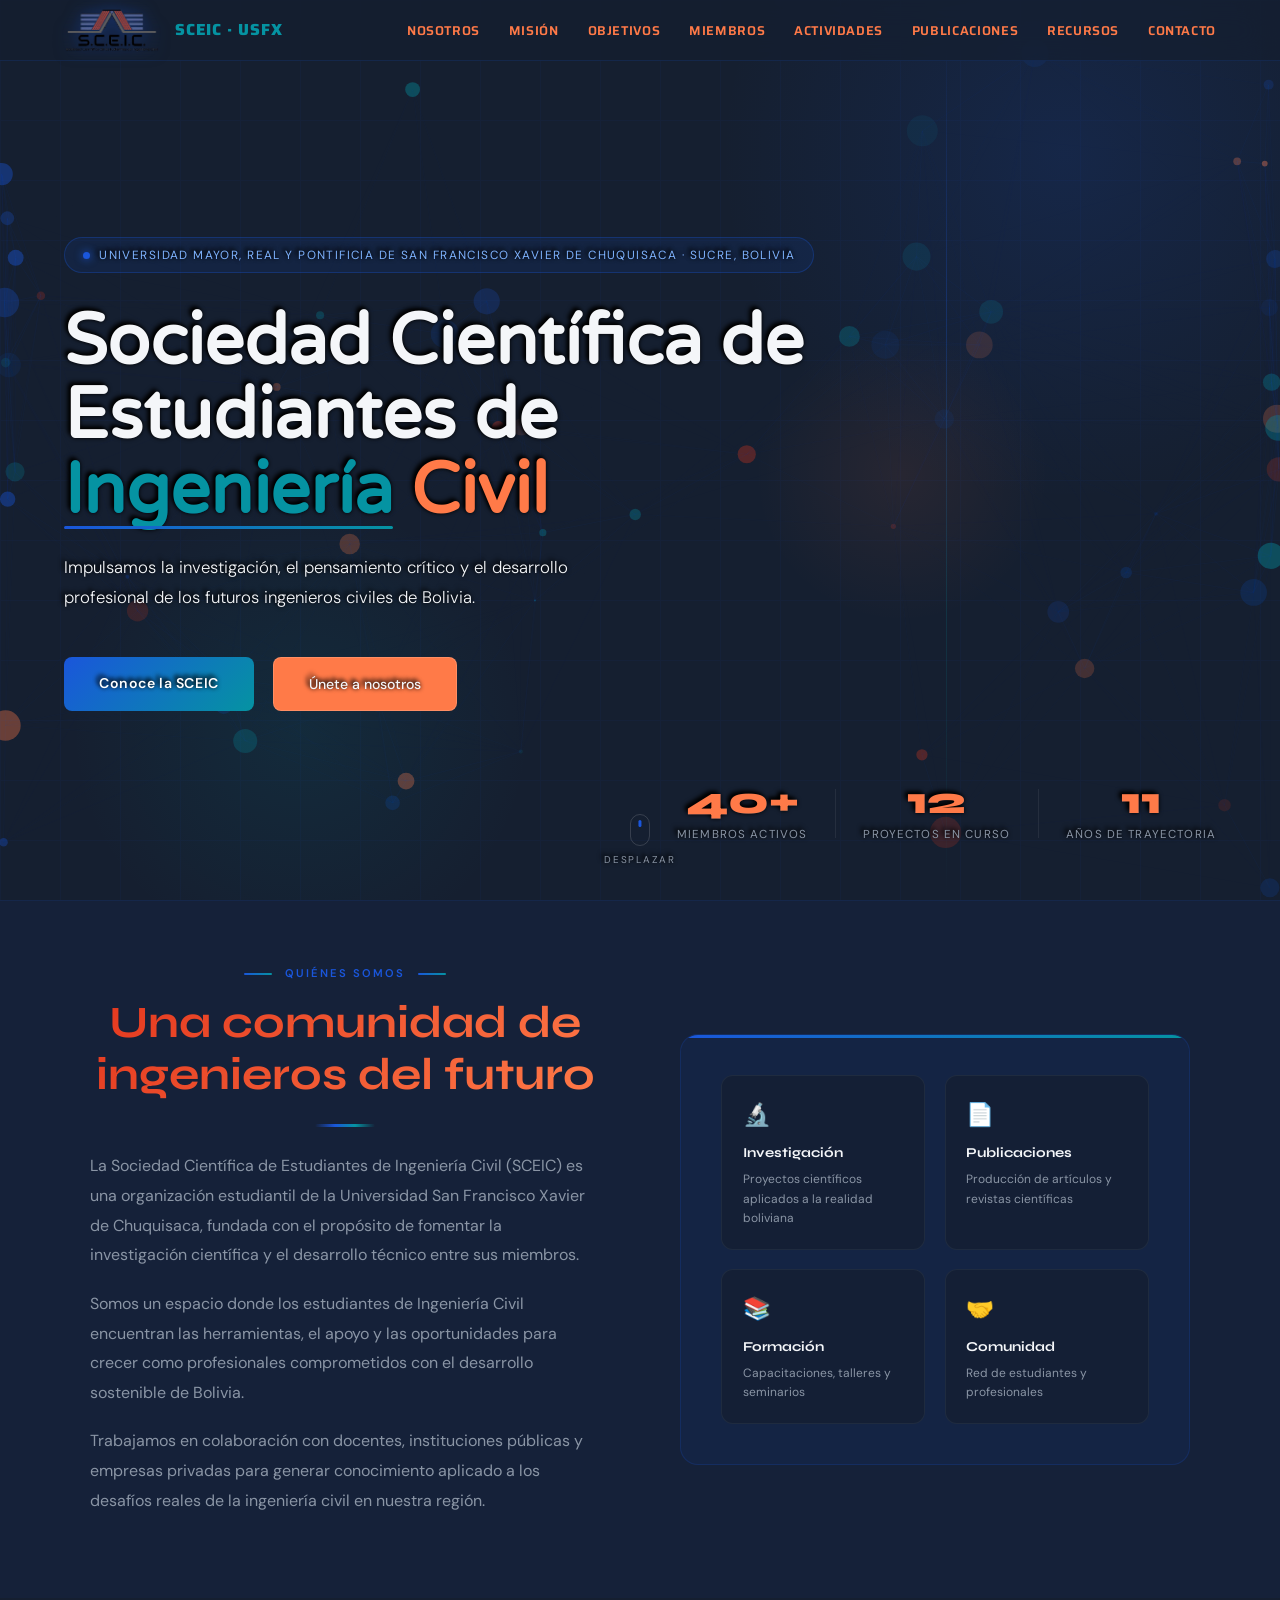
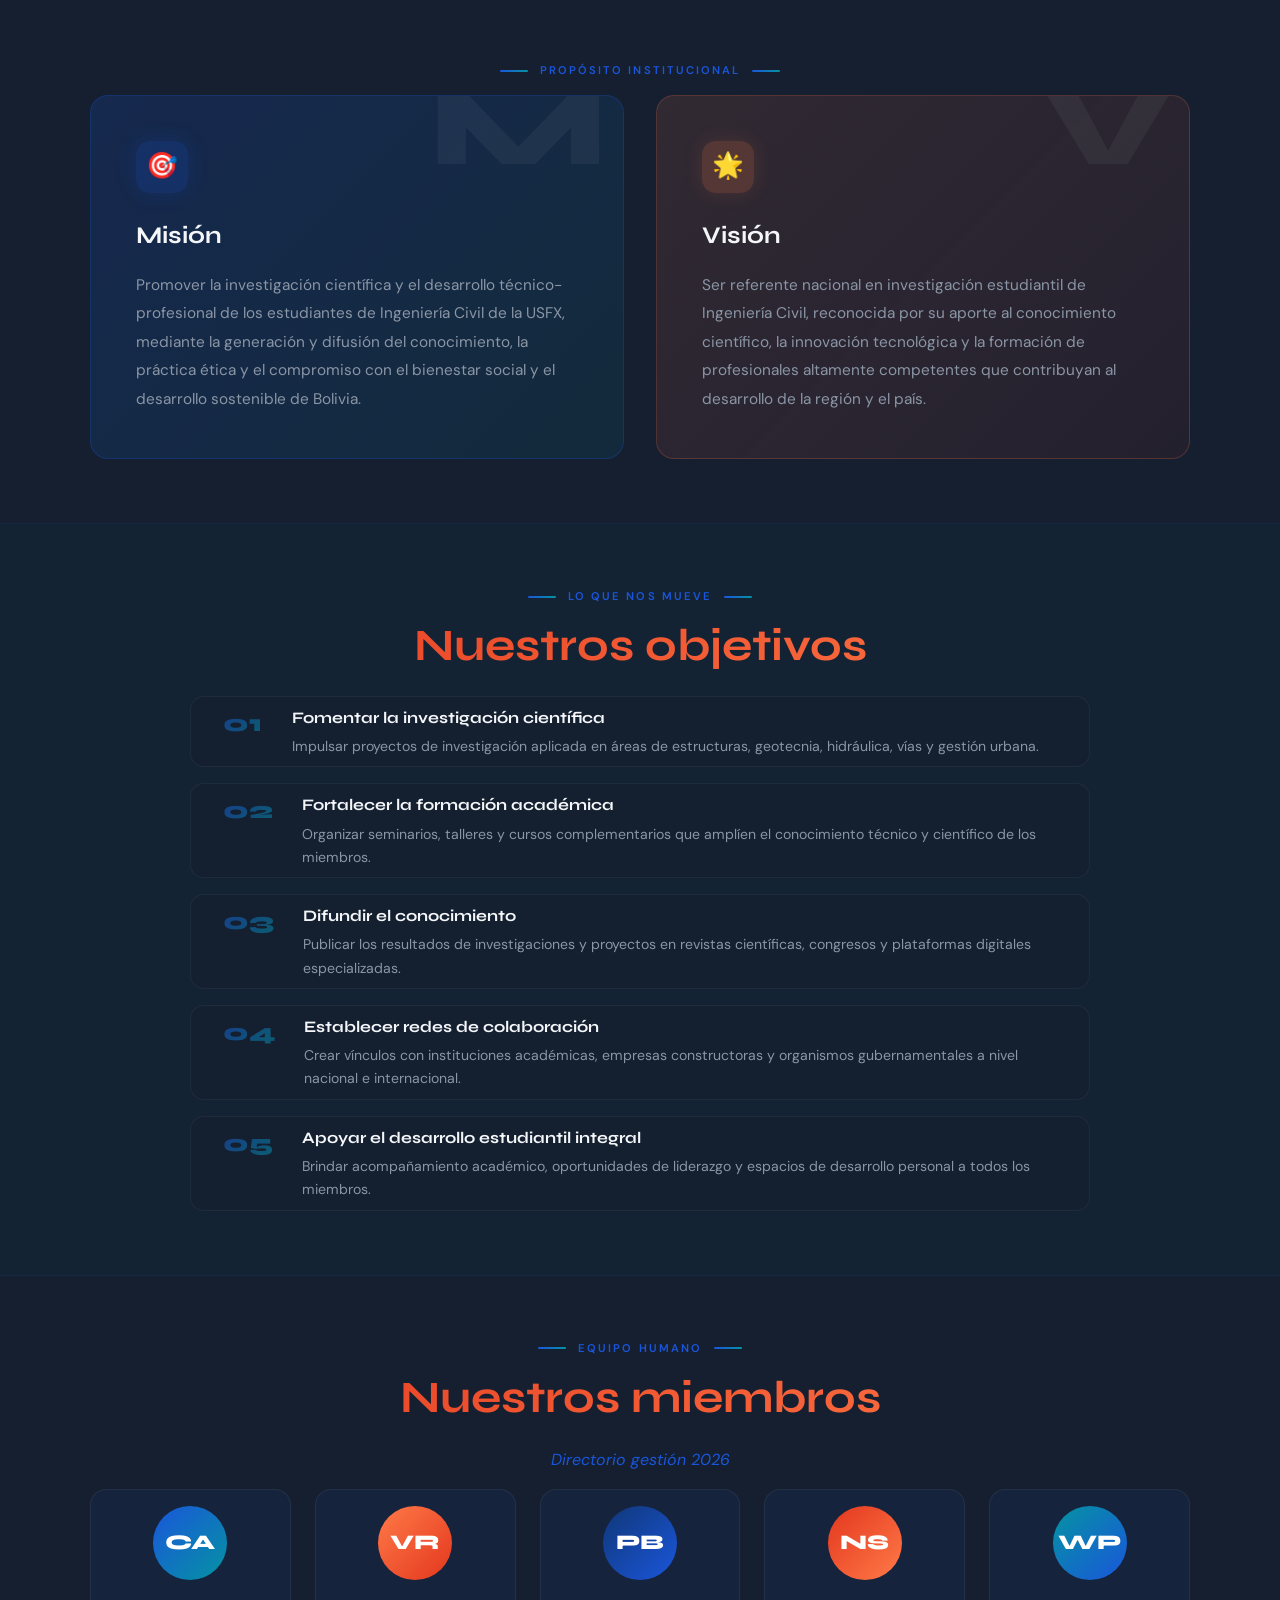
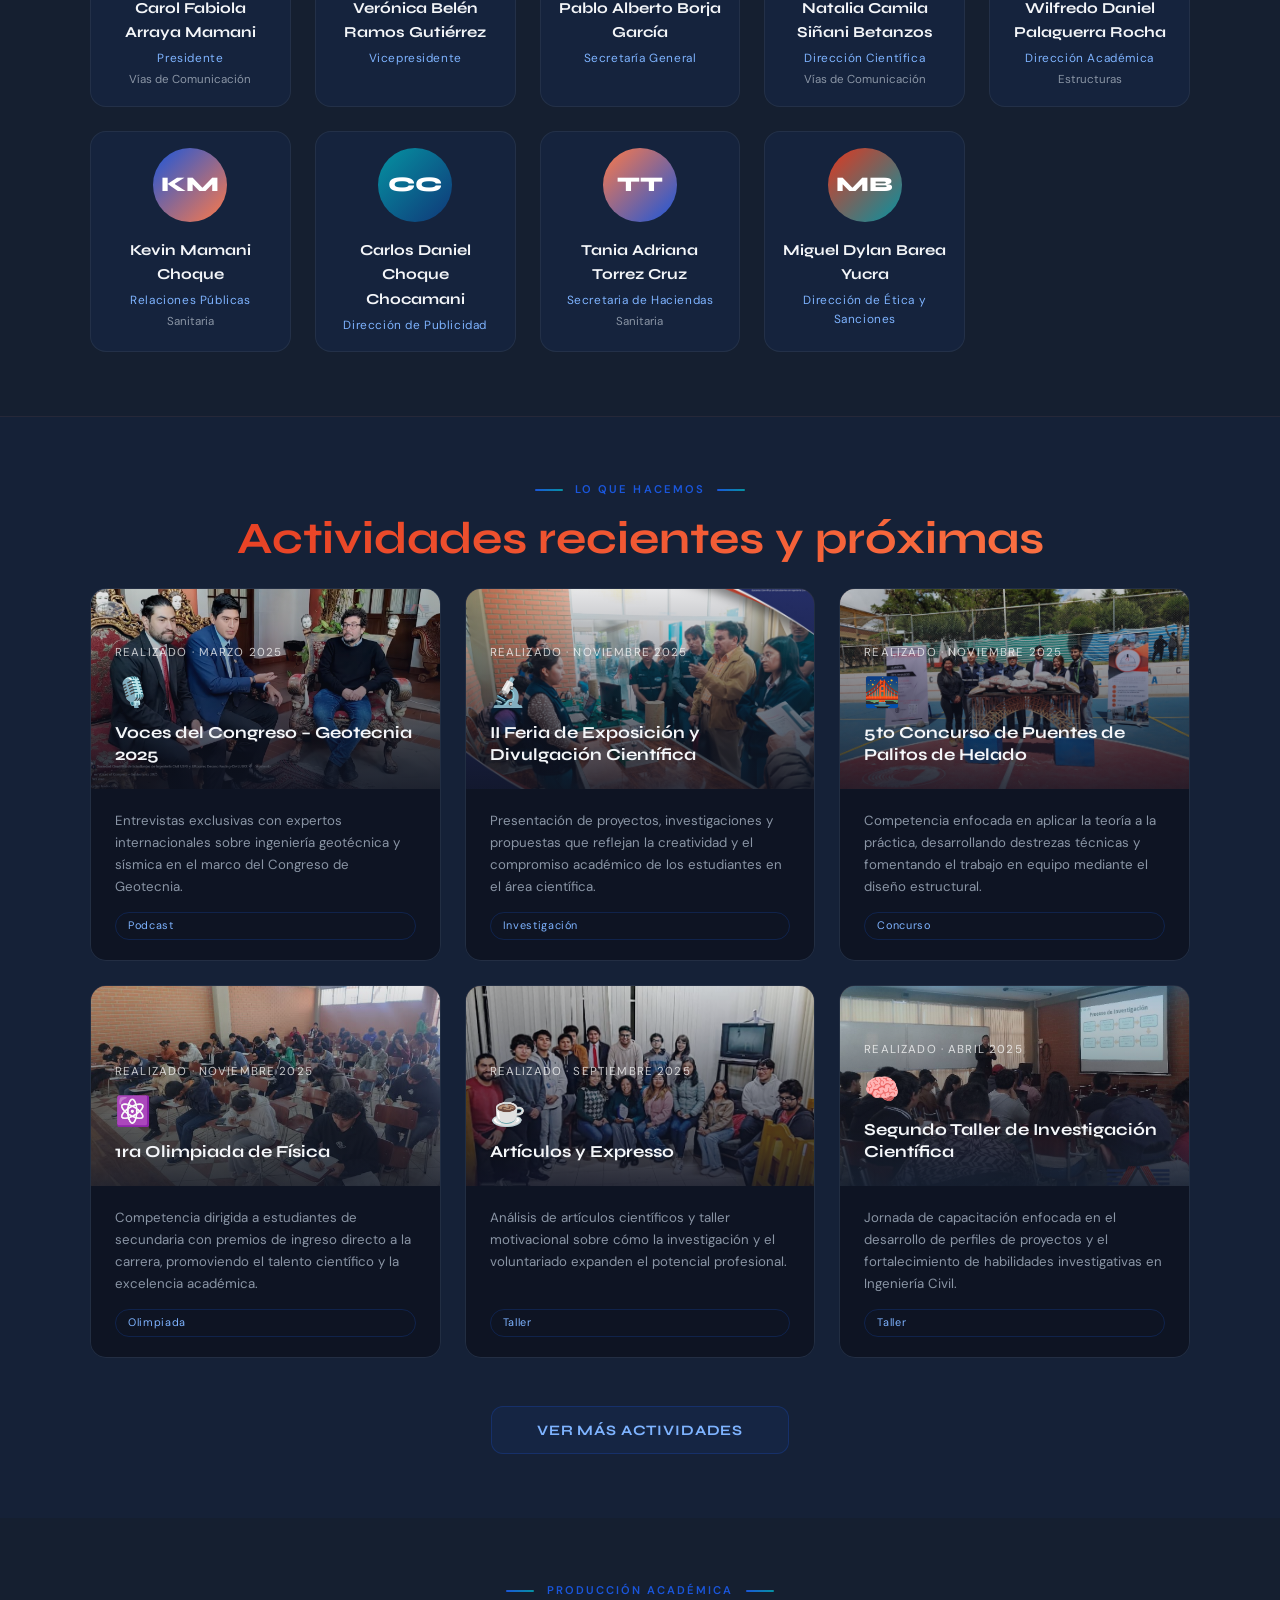
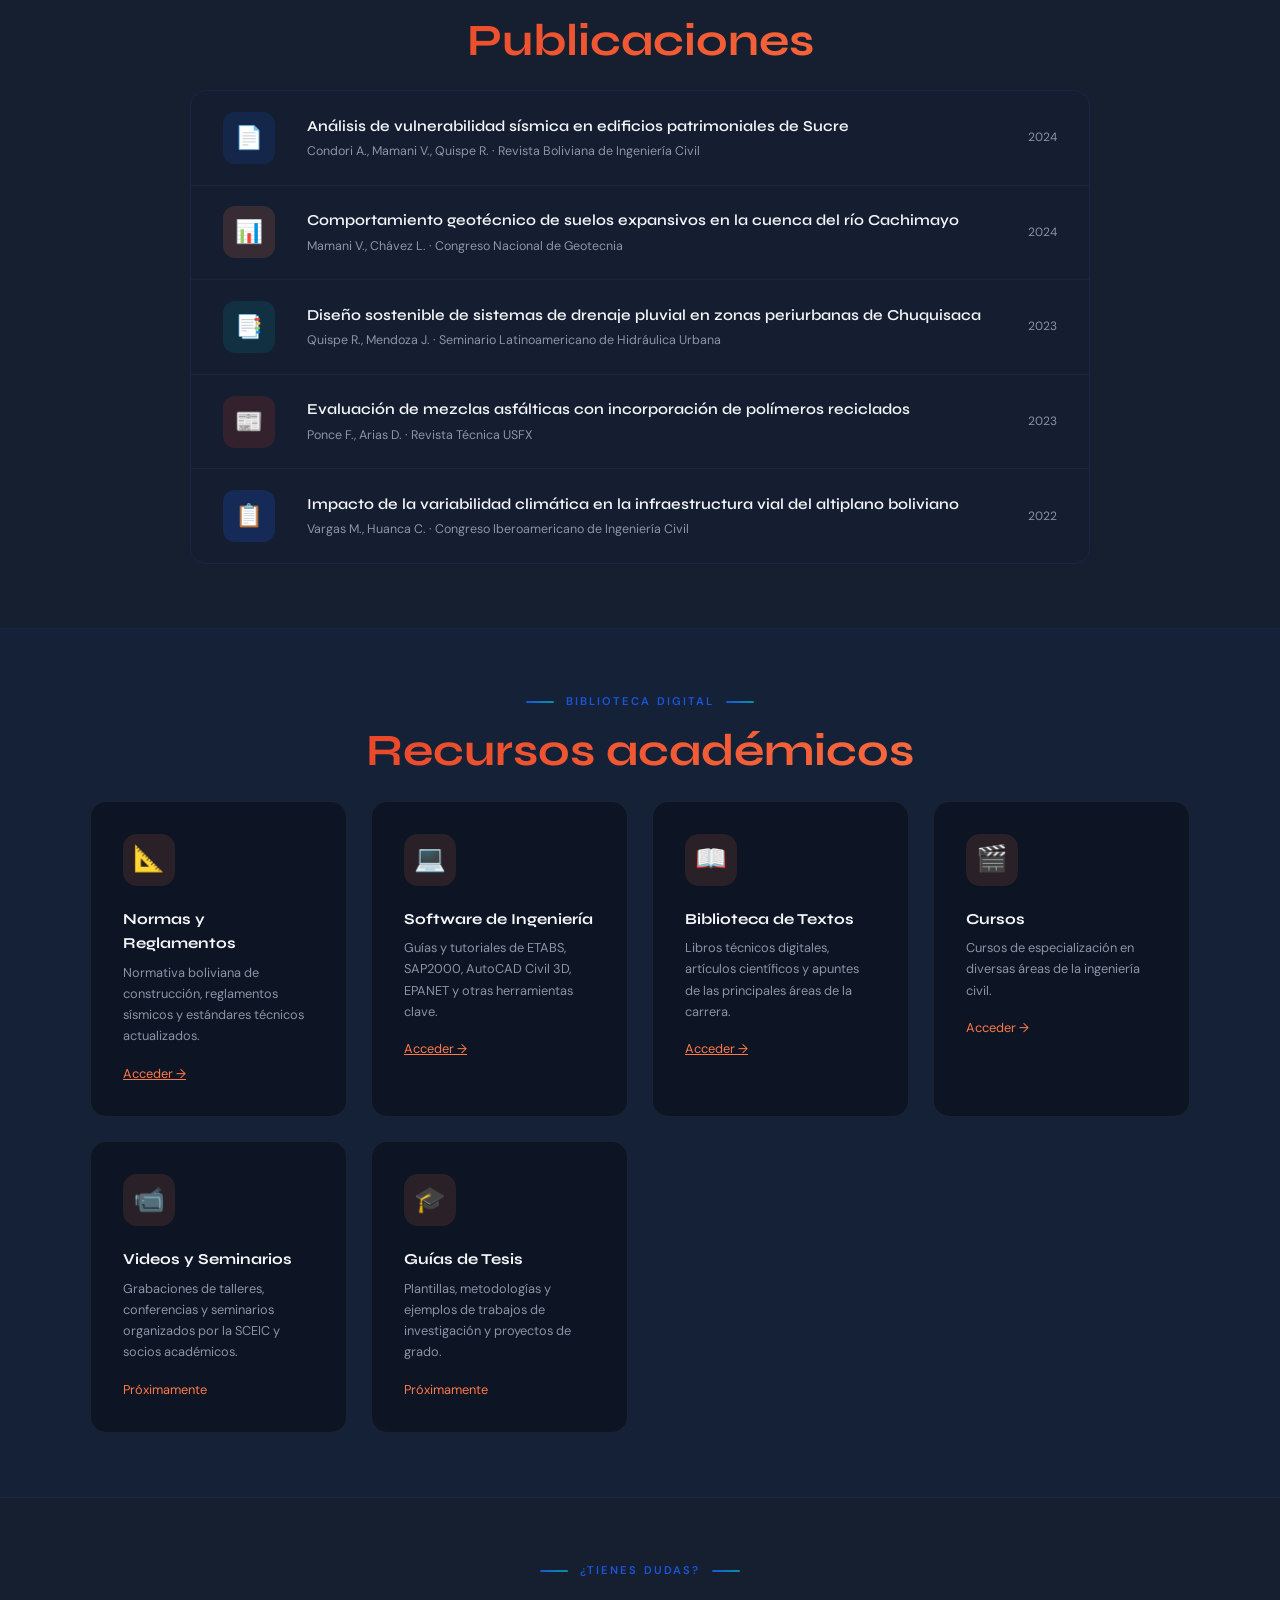
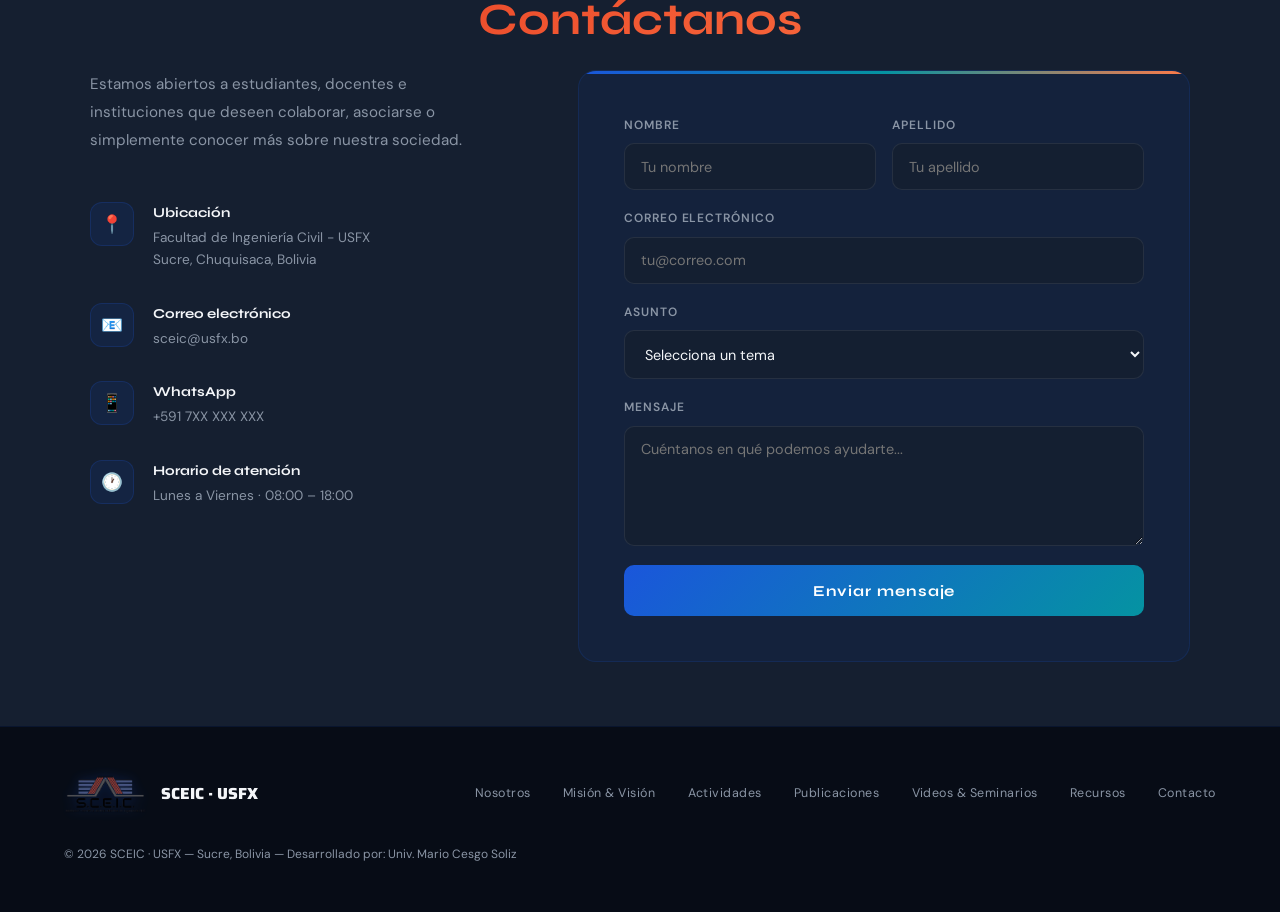
==== commit b71c0a5f: "mejoras en style" ====
--- a/index.html
+++ b/index.html
@@ -259,16 +259,6 @@
         <div class="obj-item reveal">
           <div class="obj-num">05</div>
           <div class="obj-content">
-            <h4>Promover la ética y responsabilidad profesional</h4>
-            <p>
-              Cultivar los valores de integridad, sostenibilidad e impacto
-              social positivo en el ejercicio de la ingeniería civil.
-            </p>
-          </div>
-        </div>
-        <div class="obj-item reveal">
-          <div class="obj-num">06</div>
-          <div class="obj-content">
             <h4>Apoyar el desarrollo estudiantil integral</h4>
             <p>
               Brindar acompañamiento académico, oportunidades de liderazgo y
--- a/css/style.css
+++ b/css/style.css
@@ -632,7 +632,7 @@
 
 /* SECTIONS */
 section {
-  padding: 6rem 4rem;
+  padding: 4rem 4rem;
   position: relative;
 }
 
@@ -660,6 +660,10 @@
 }
 
 .section-title {
+  background: linear-gradient(135deg, var(--red), var(--orange));
+  -webkit-background-clip: text;
+  -webkit-text-fill-color: transparent;
+  background-clip: text;
   font-family: "Syne", sans-serif;
   font-size: clamp(1.8rem, 3.5vw, 2.8rem);
   font-weight: 700;
@@ -904,7 +908,7 @@
   display: flex;
   align-items: flex-start;
   gap: 1.8rem;
-  padding: 1.6rem 2rem;
+  padding: 0.5rem 2rem;
   background: rgba(21, 31, 48, 0.6);
   border: 1px solid rgba(255, 255, 255, 0.05);
   border-radius: 14px;
@@ -980,7 +984,7 @@
   background: rgba(26, 86, 219, 0.08);
   border: 1px solid rgba(255, 255, 255, 0.06);
   border-radius: 16px;
-  padding: 2rem 1.5rem;
+  padding: 1rem 1rem;
   text-align: center;
   transition:
     border-color 0.4s,
@@ -1275,7 +1279,7 @@
   display: flex;
   align-items: center;
   gap: 2rem;
-  padding: 1.6rem 2rem;
+  padding: 1.3rem 2rem;
   background: rgba(21, 31, 48, 0.5);
   border-bottom: 1px solid rgba(255, 255, 255, 0.04);
   transition: all 0.3s ease;
@@ -1364,7 +1368,7 @@
 .rec-card {
   padding: 2rem;
   border-radius: 16px;
-  background: rgba(21, 31, 48, 0.7);
+  background: rgba(12, 17, 30, 0.78);
   border: 1px solid rgba(255, 255, 255, 0.06);
   transition: all 0.4s cubic-bezier(0.4, 0, 0.2, 1);
   text-decoration: none;
@@ -1387,9 +1391,9 @@
 }
 
 .rec-card:hover {
-  border-color: var(--orange);
+  border-color: var(--cobalt);
   transform: translateY(-7px);
-  box-shadow: 0 18px 45px rgba(255, 122, 72, 0.14);
+  box-shadow: 0 18px 45px rgba(72, 206, 255, 0.14);
 }
 
 .rec-card:hover::after {
@@ -1944,6 +1948,29 @@
   section {
     padding: 4rem 1.5rem;
   }
+  .section-title {
+    font-size: 1.3rem;
+  }
+  #quienes-somos p{
+    font-size: 0.8rem;
+    margin-bottom: 0.5rem;
+  }
+
+  .qs-card{
+    padding: 0.5rem;
+  }
+
+    /* MISION Y VISION */
+  .mv-card {
+    padding: 1.5rem;
+  }
+  .mv-icon {
+    width: 48px;
+    height: 48px;
+    font-size: 1.4rem;
+    margin-bottom: 1.2rem;
+  }
+
 
   .members-grid {
     grid-template-columns: repeat(2, 1fr);
@@ -1951,7 +1978,7 @@
   }
 
   .member-card {
-    padding: 1.2rem 0.8rem;
+    padding: 0.5rem 0.8rem;
   }
 
   .member-avatar {
@@ -1962,7 +1989,7 @@
   }
 
   .member-card h4 {
-    font-size: 0.82rem;
+    font-size: 0.6rem;
   }
 
   .member-role {
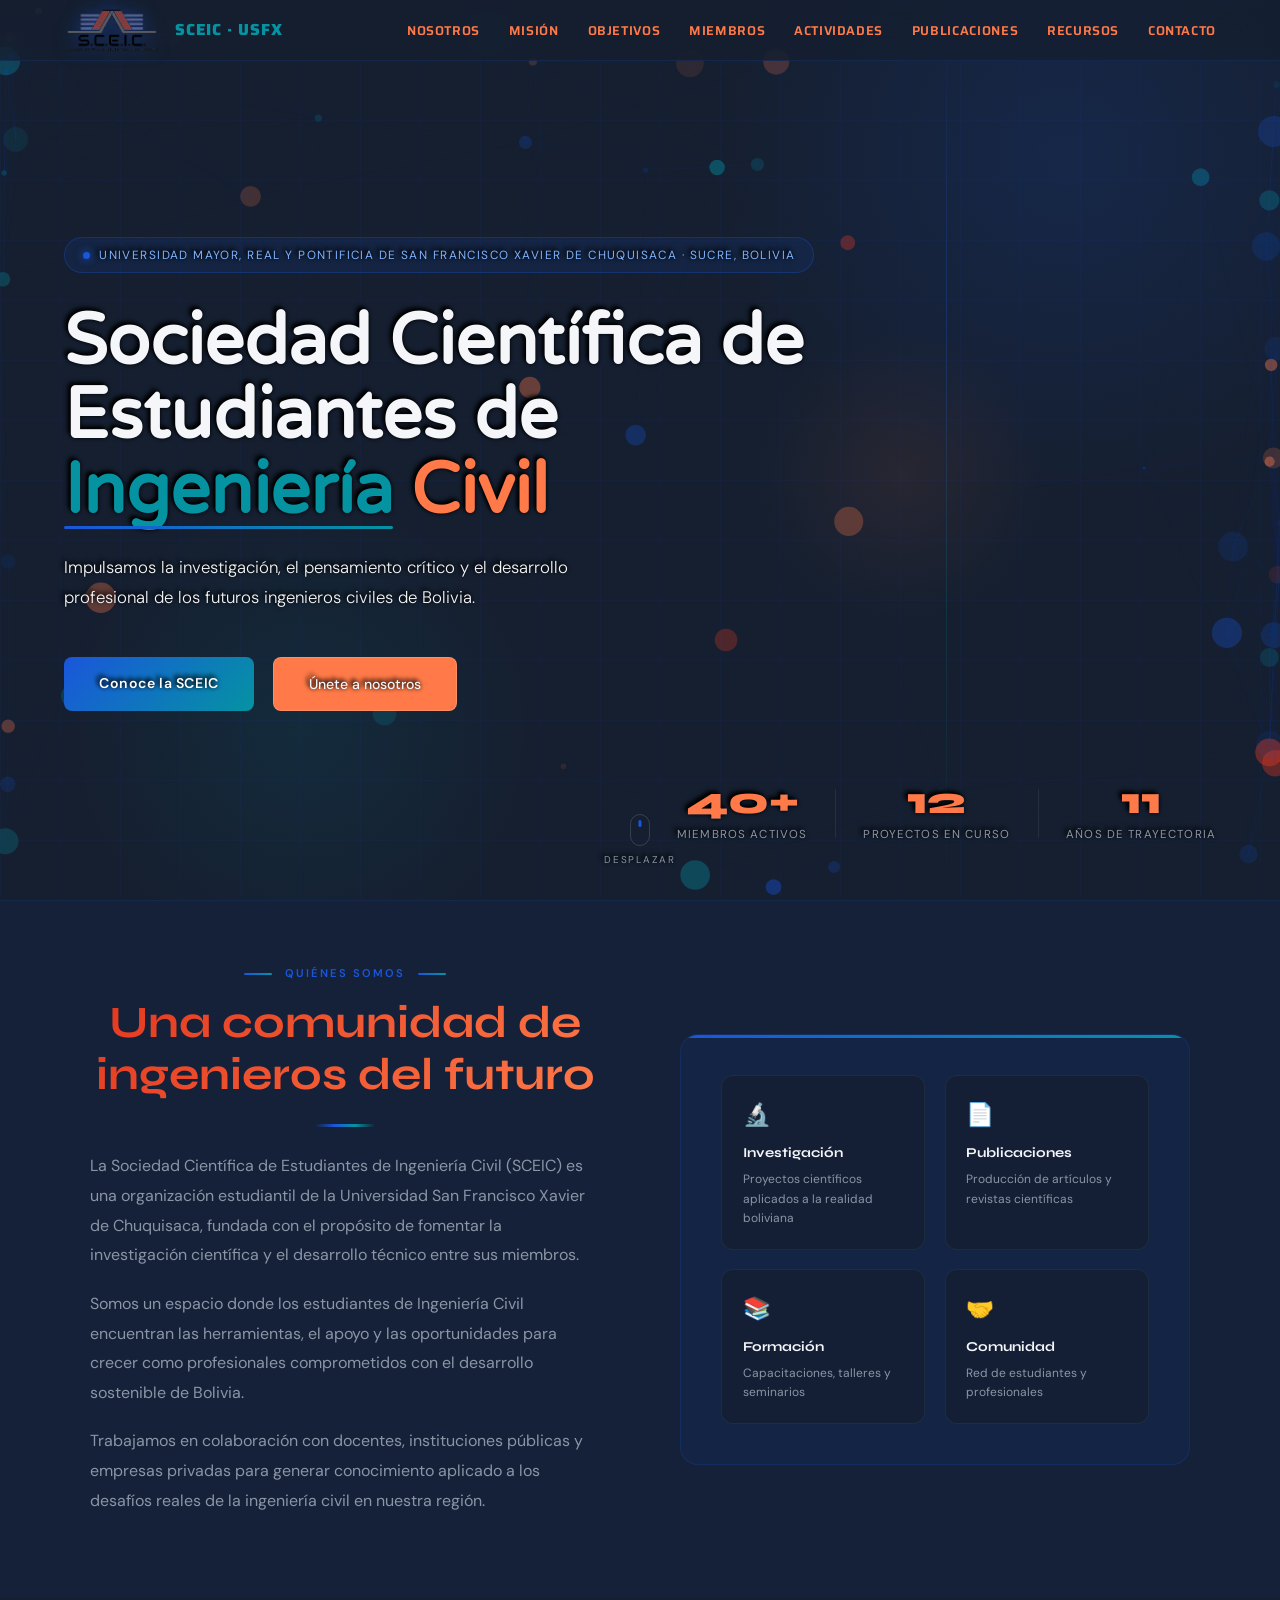
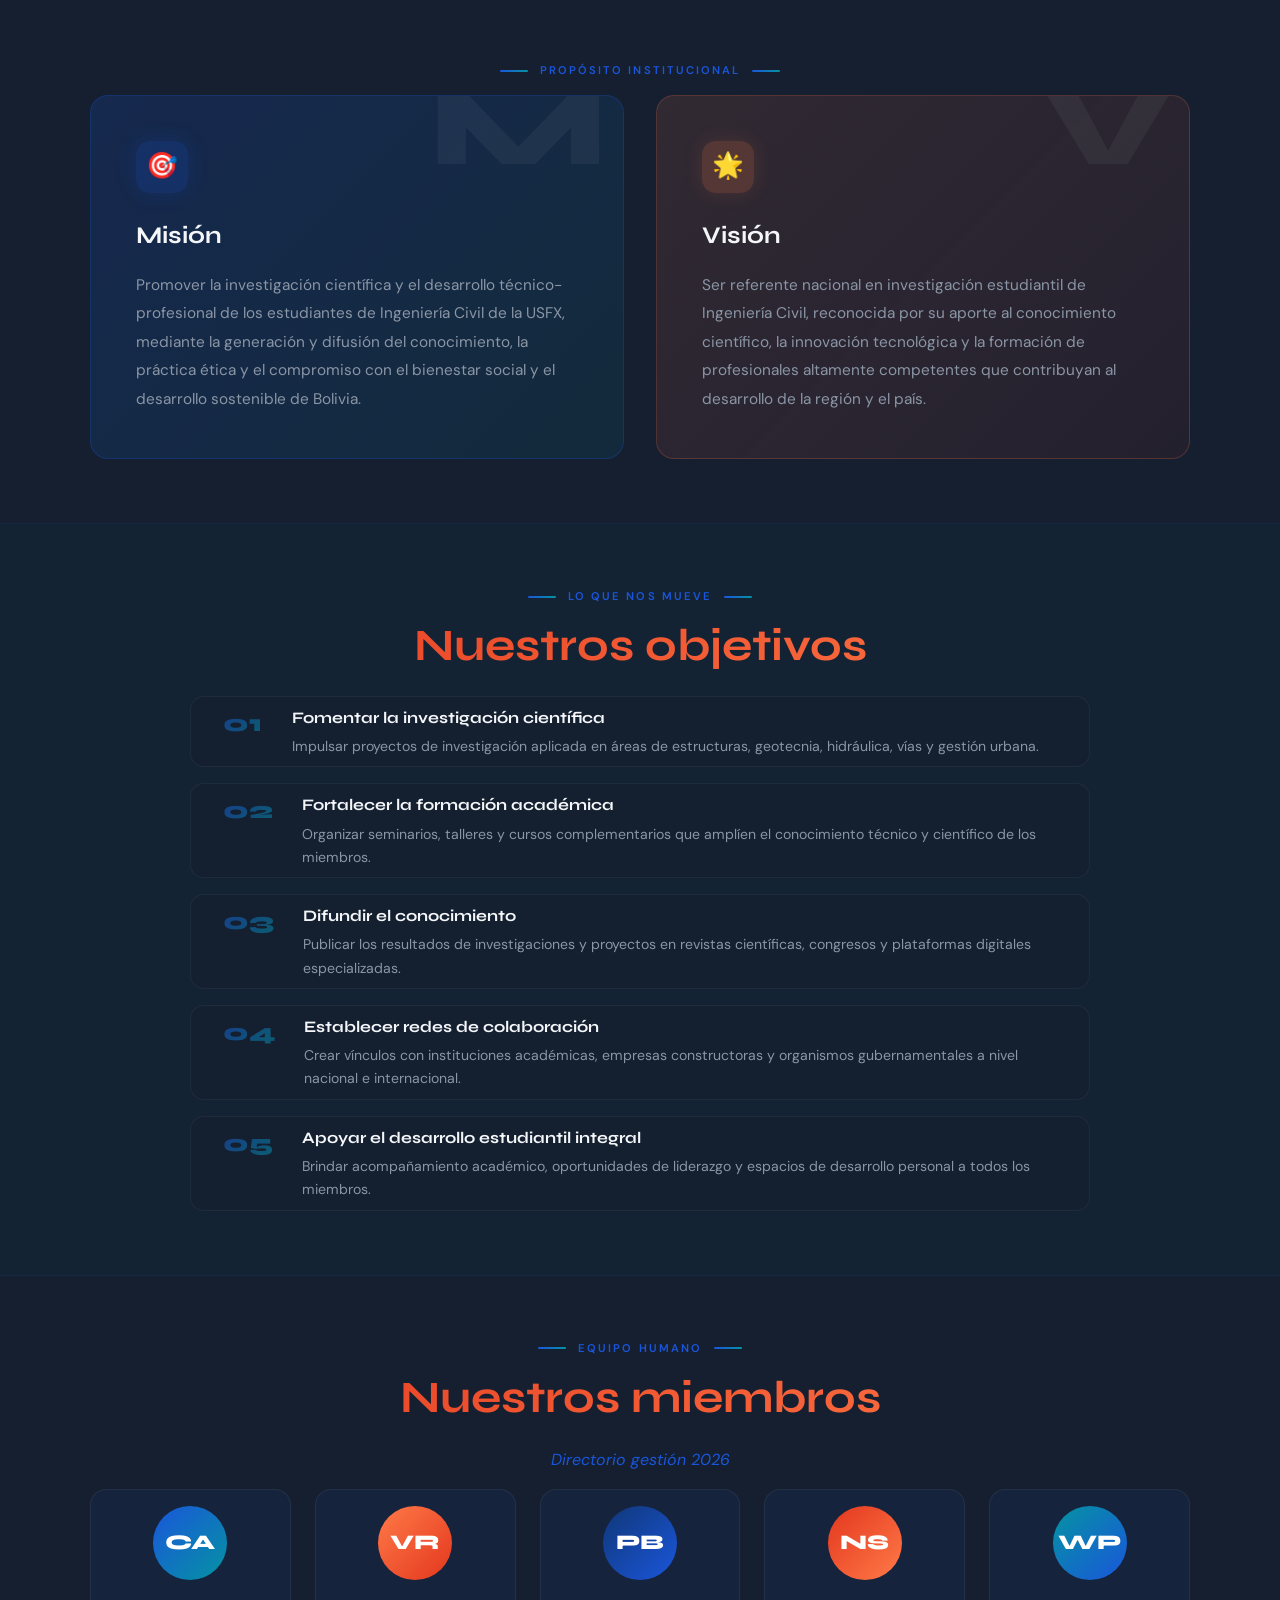
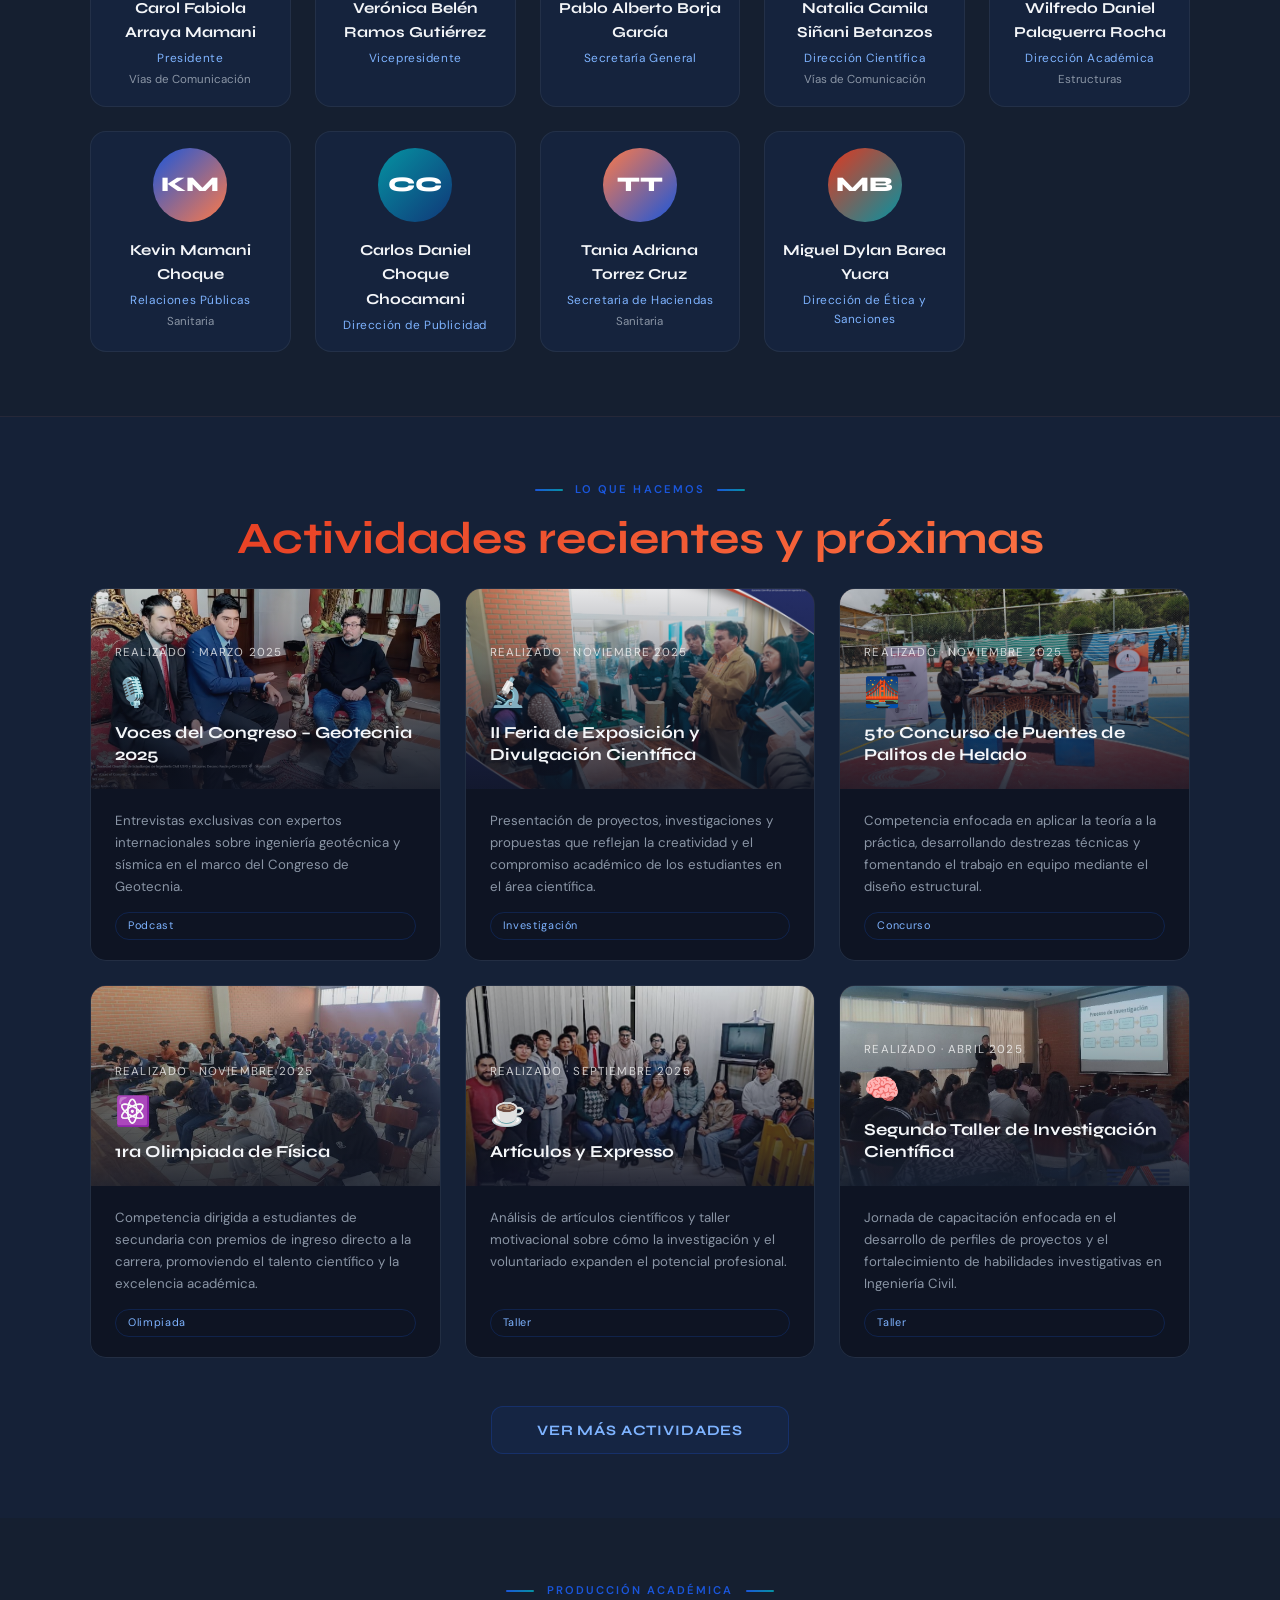
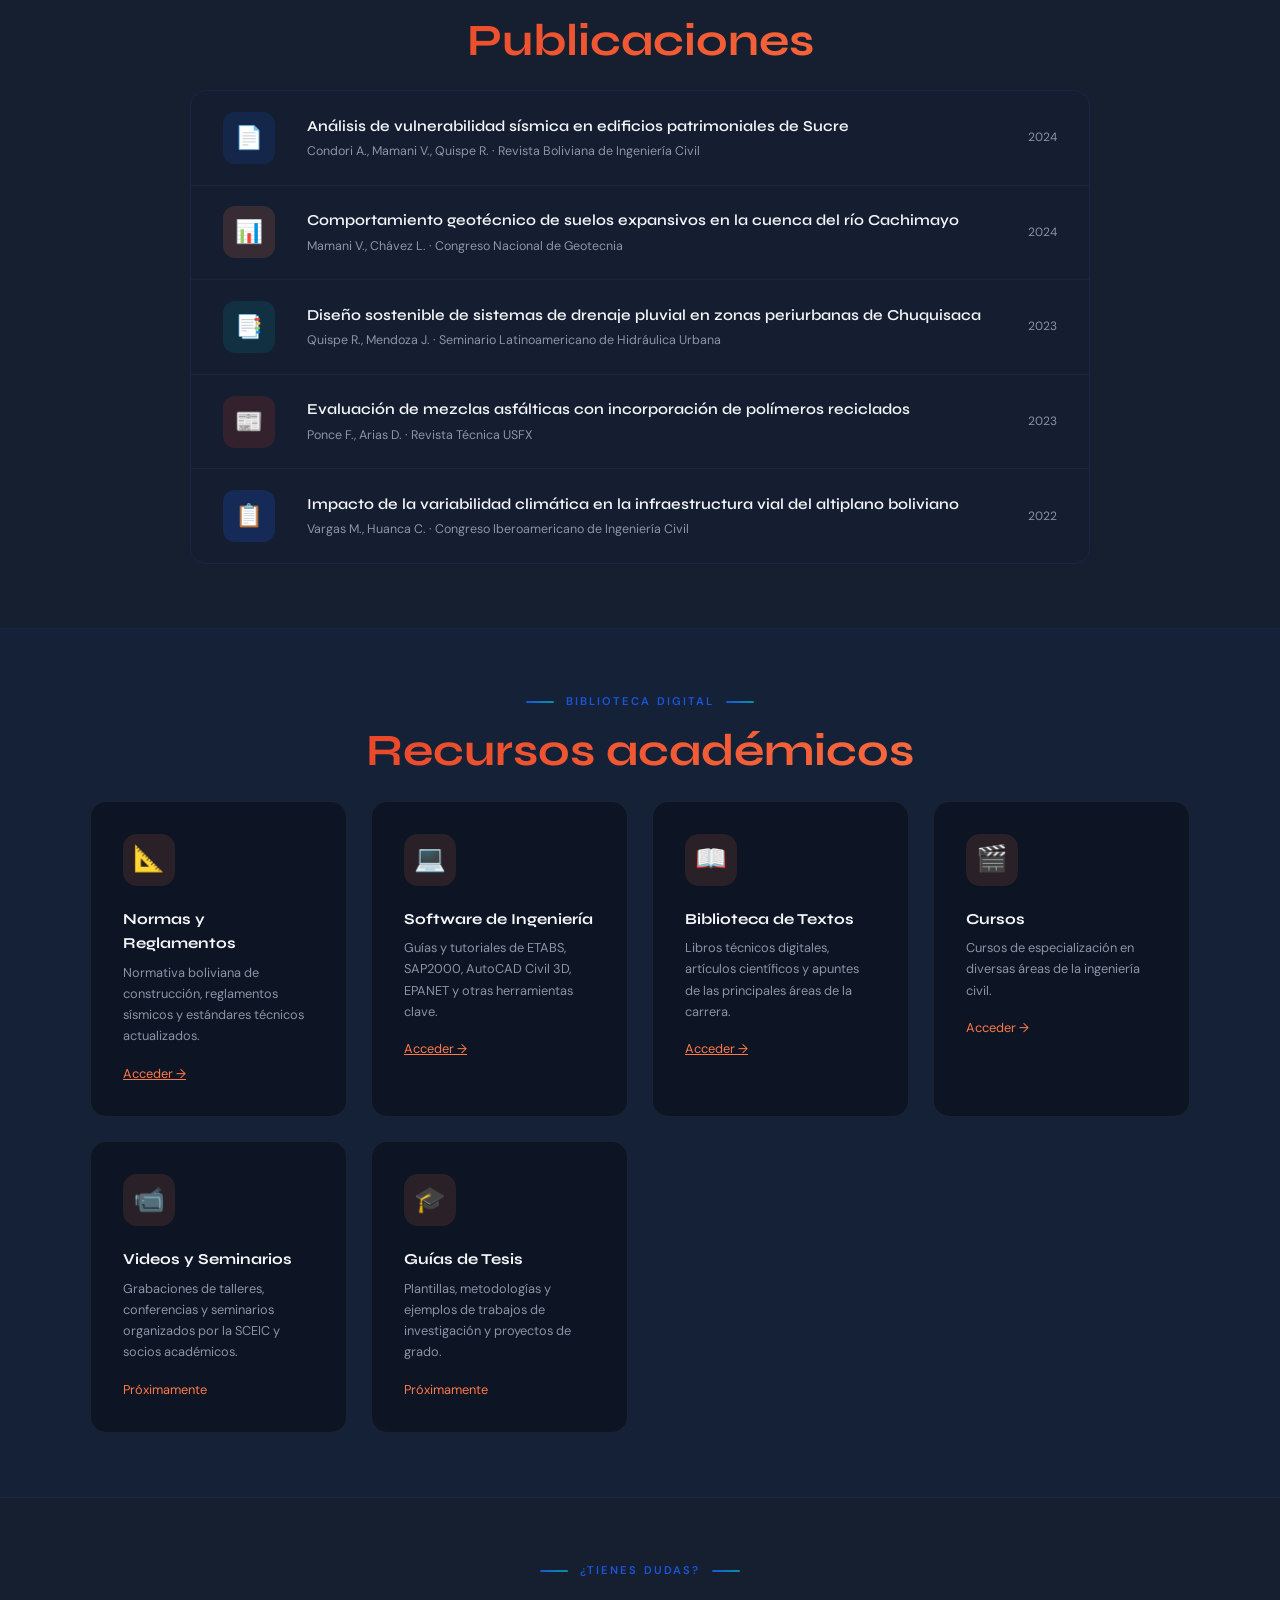
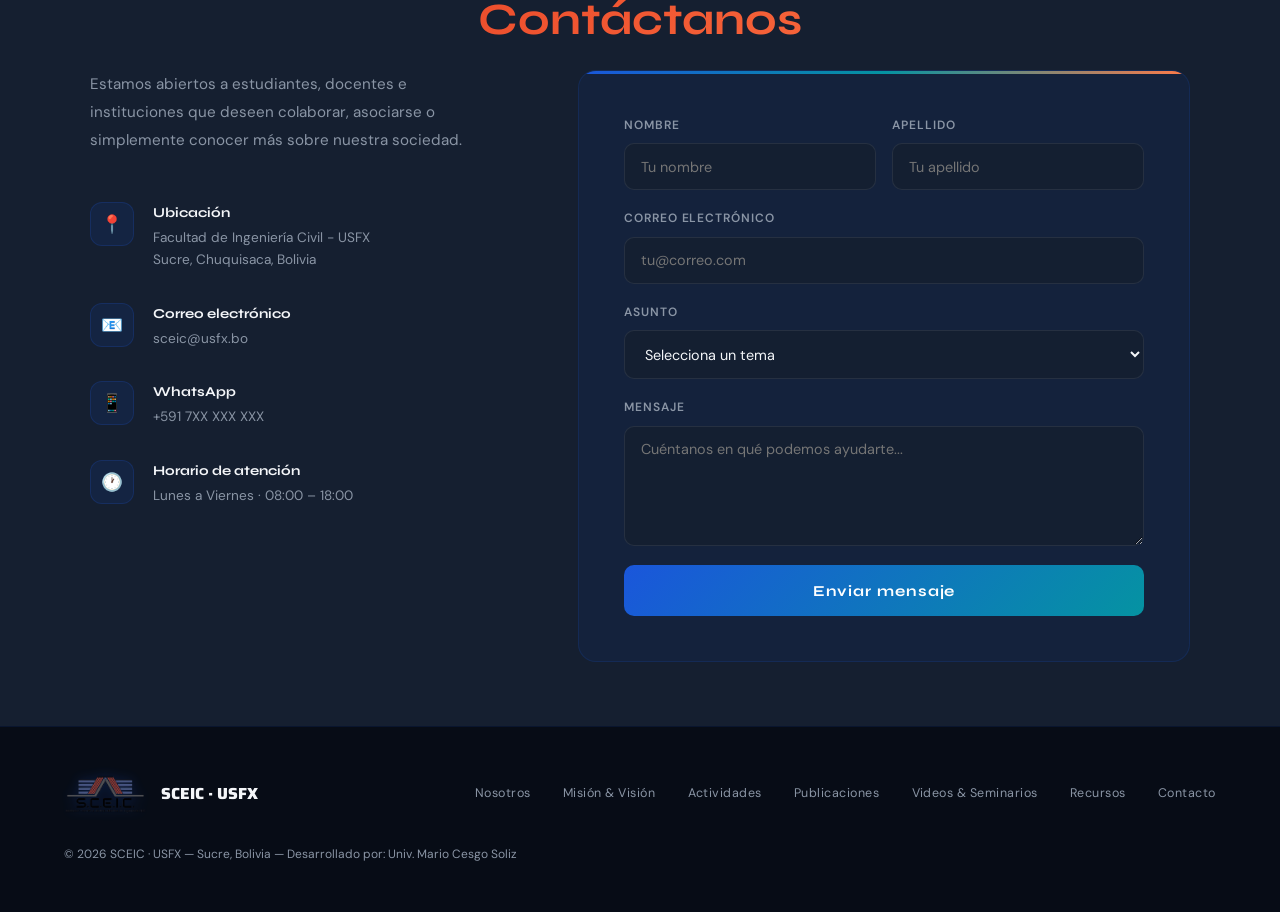
==== commit 9a533cdd: "no target_blank" ====
--- a/index.html
+++ b/index.html
@@ -737,7 +737,7 @@
       <div class="rec-grid">
         <div
           class="rec-card reveal"
-          onclick="window.open('normas.html', '_blank')"
+          onclick="window.location.href='normas.html'"
           style="cursor: pointer"
         >
           <div class="rec-icon">📐</div>
@@ -746,13 +746,13 @@
             Normativa boliviana de construcción, reglamentos sísmicos y
             estándares técnicos actualizados.
           </p>
-          <a href="normas.html" target="_blank" rel="noopener" class="rec-arrow"
+          <a href="normas.html" rel="noopener" class="rec-arrow"
             >Acceder →</a
           >
         </div>
         <div
           class="rec-card reveal"
-          onclick="window.open('software.html', '_blank')"
+          onclick="window.location.href='software.html'"
           style="cursor: pointer"
         >
           <div class="rec-icon">💻</div>
@@ -763,7 +763,6 @@
           </p>
           <a
             href="software.html"
-            target="_blank"
             rel="noopener"
             class="rec-arrow"
             >Acceder →</a
@@ -771,7 +770,7 @@
         </div>
         <div
           class="rec-card reveal"
-          onclick="window.open('biblioteca.html', '_blank')"
+          onclick="window.location.href='biblioteca.html'"
           style="cursor: pointer"
         >
           <div class="rec-icon">📖</div>
@@ -782,7 +781,6 @@
           </p>
           <a
             href="biblioteca.html"
-            target="_blank"
             rel="noopener"
             class="rec-arrow"
             >Acceder →</a
@@ -829,7 +827,7 @@
 
         <div
           class="rec-card reveal"
-          onclick="window.open('datos-geograficos.html', '_blank')"
+          onclick="window.location.href='datos-geograficos.html'"
           style="cursor: pointer"
         >
           <div class="rec-icon">🗺️</div>
@@ -840,7 +838,6 @@
           </p>
           <a
             href="datos-geograficos.html"
-            target="_blank"
             rel="noopener"
             class="rec-arrow"
             >Acceder →</a
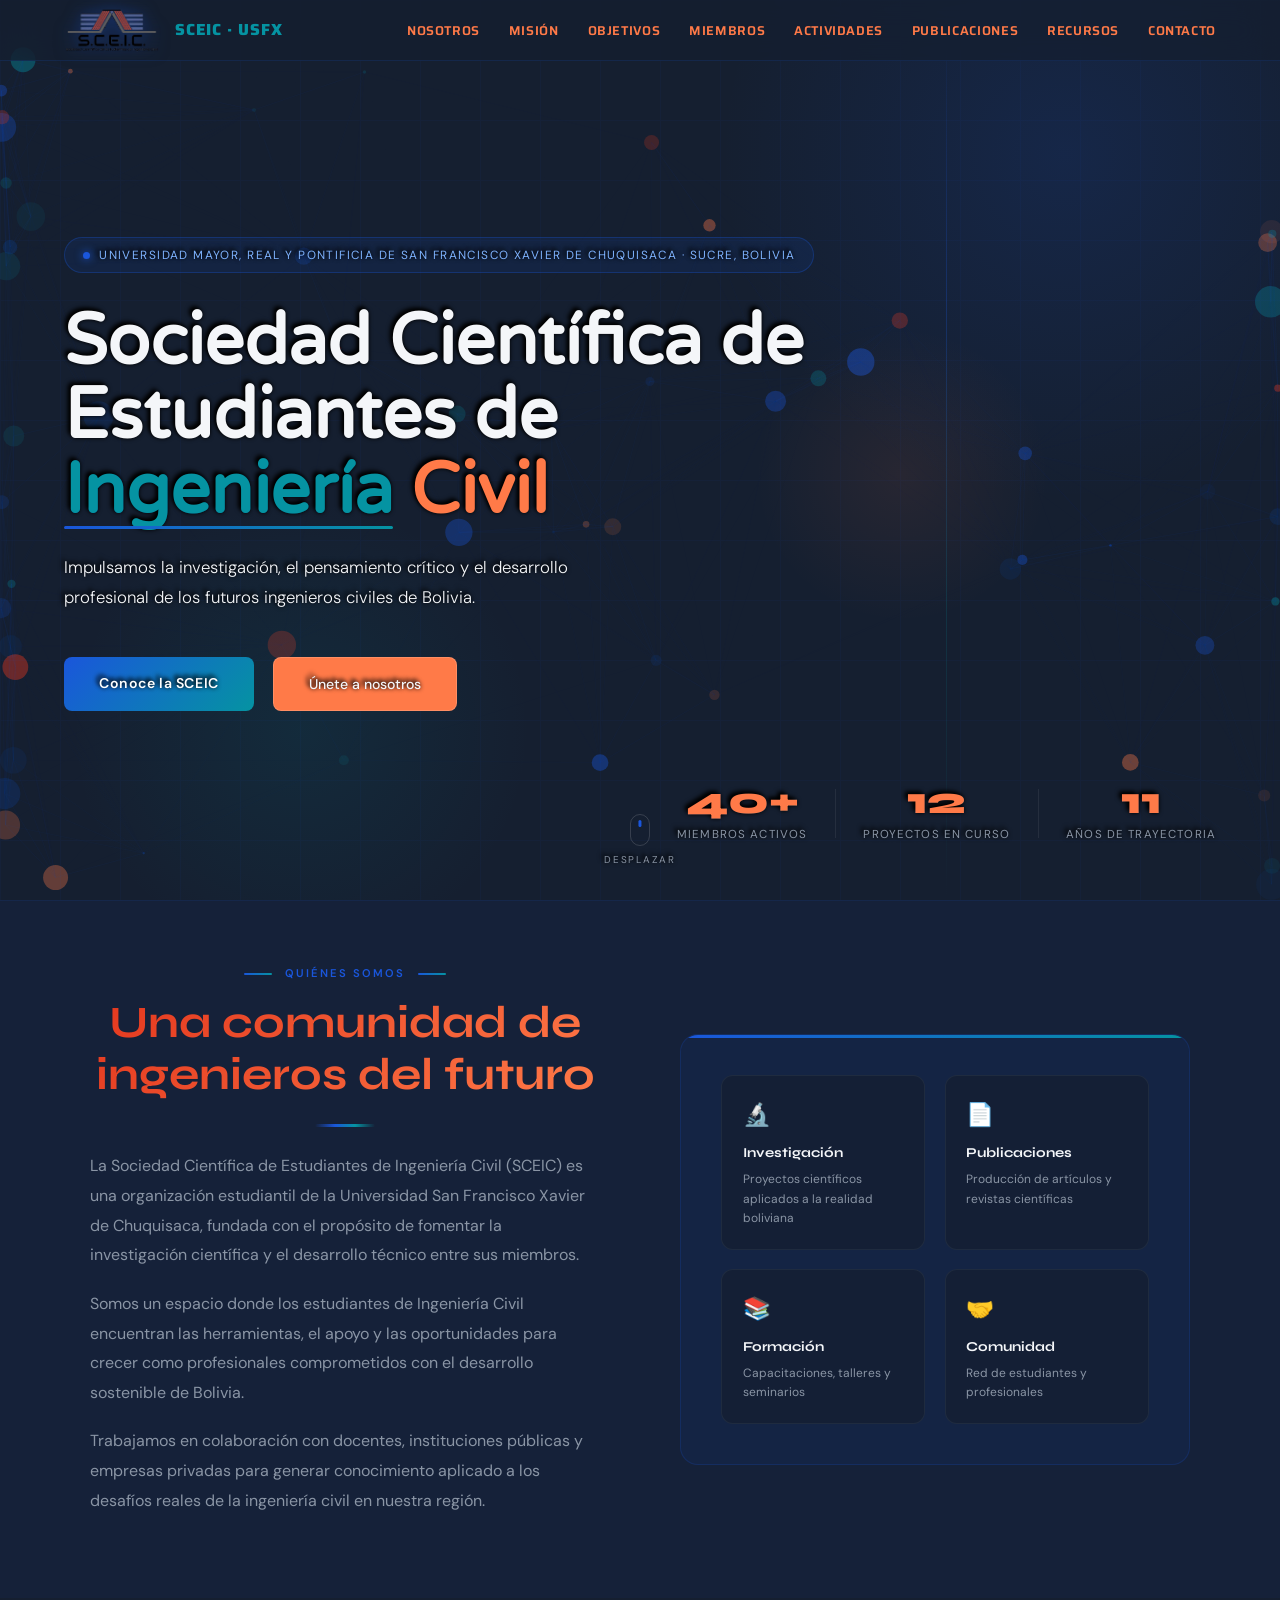
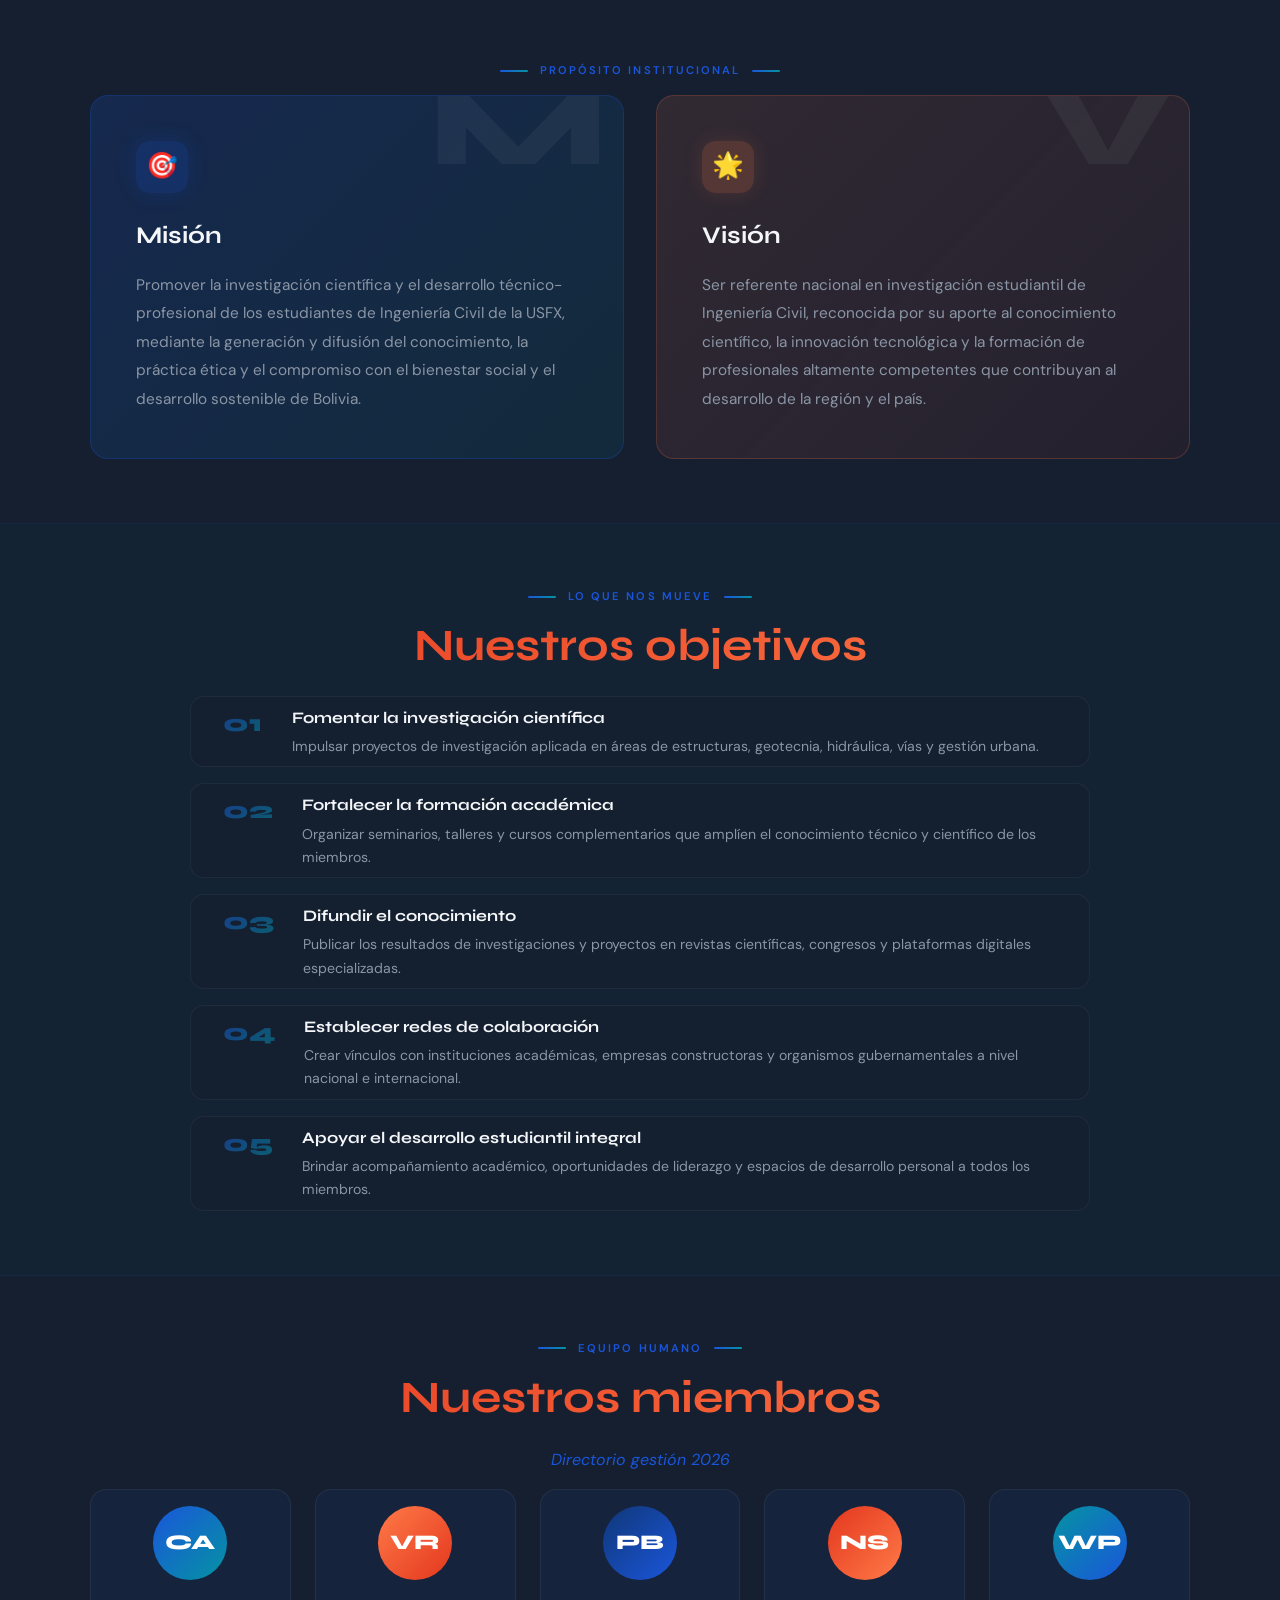
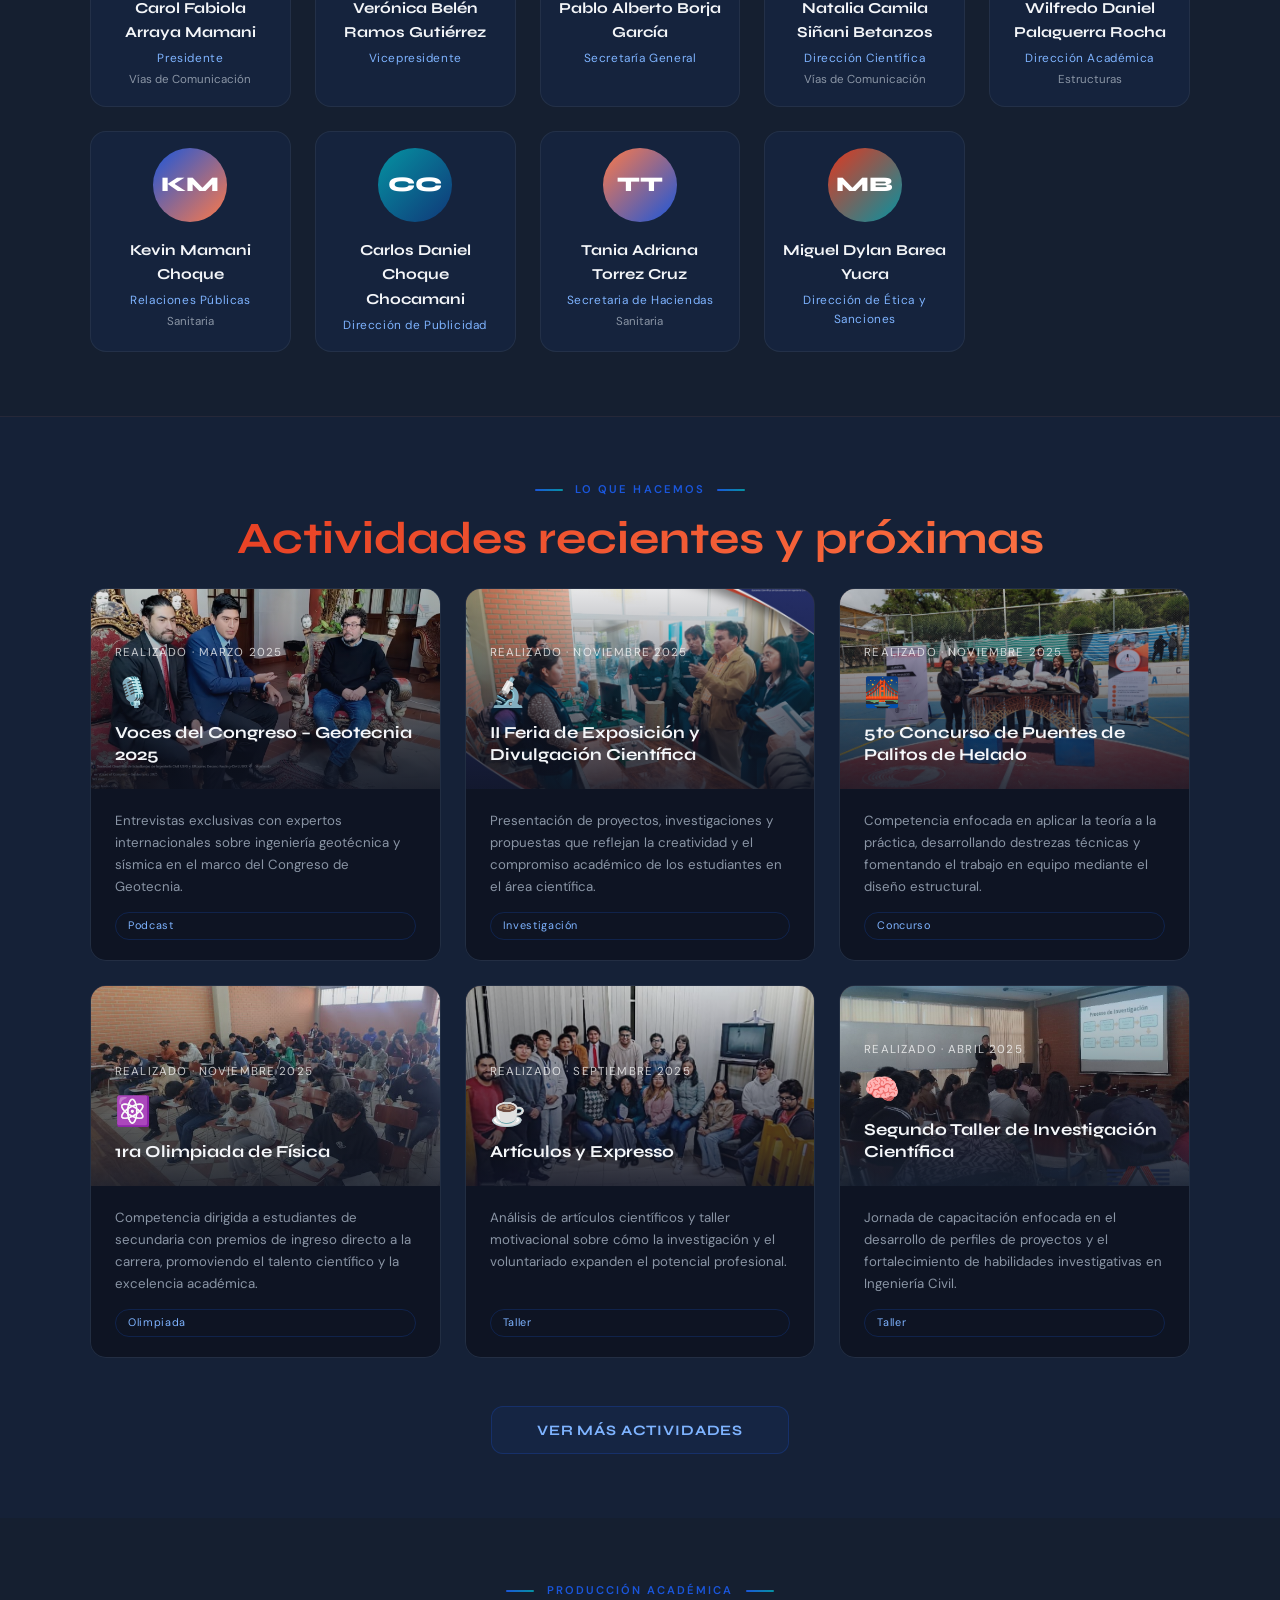
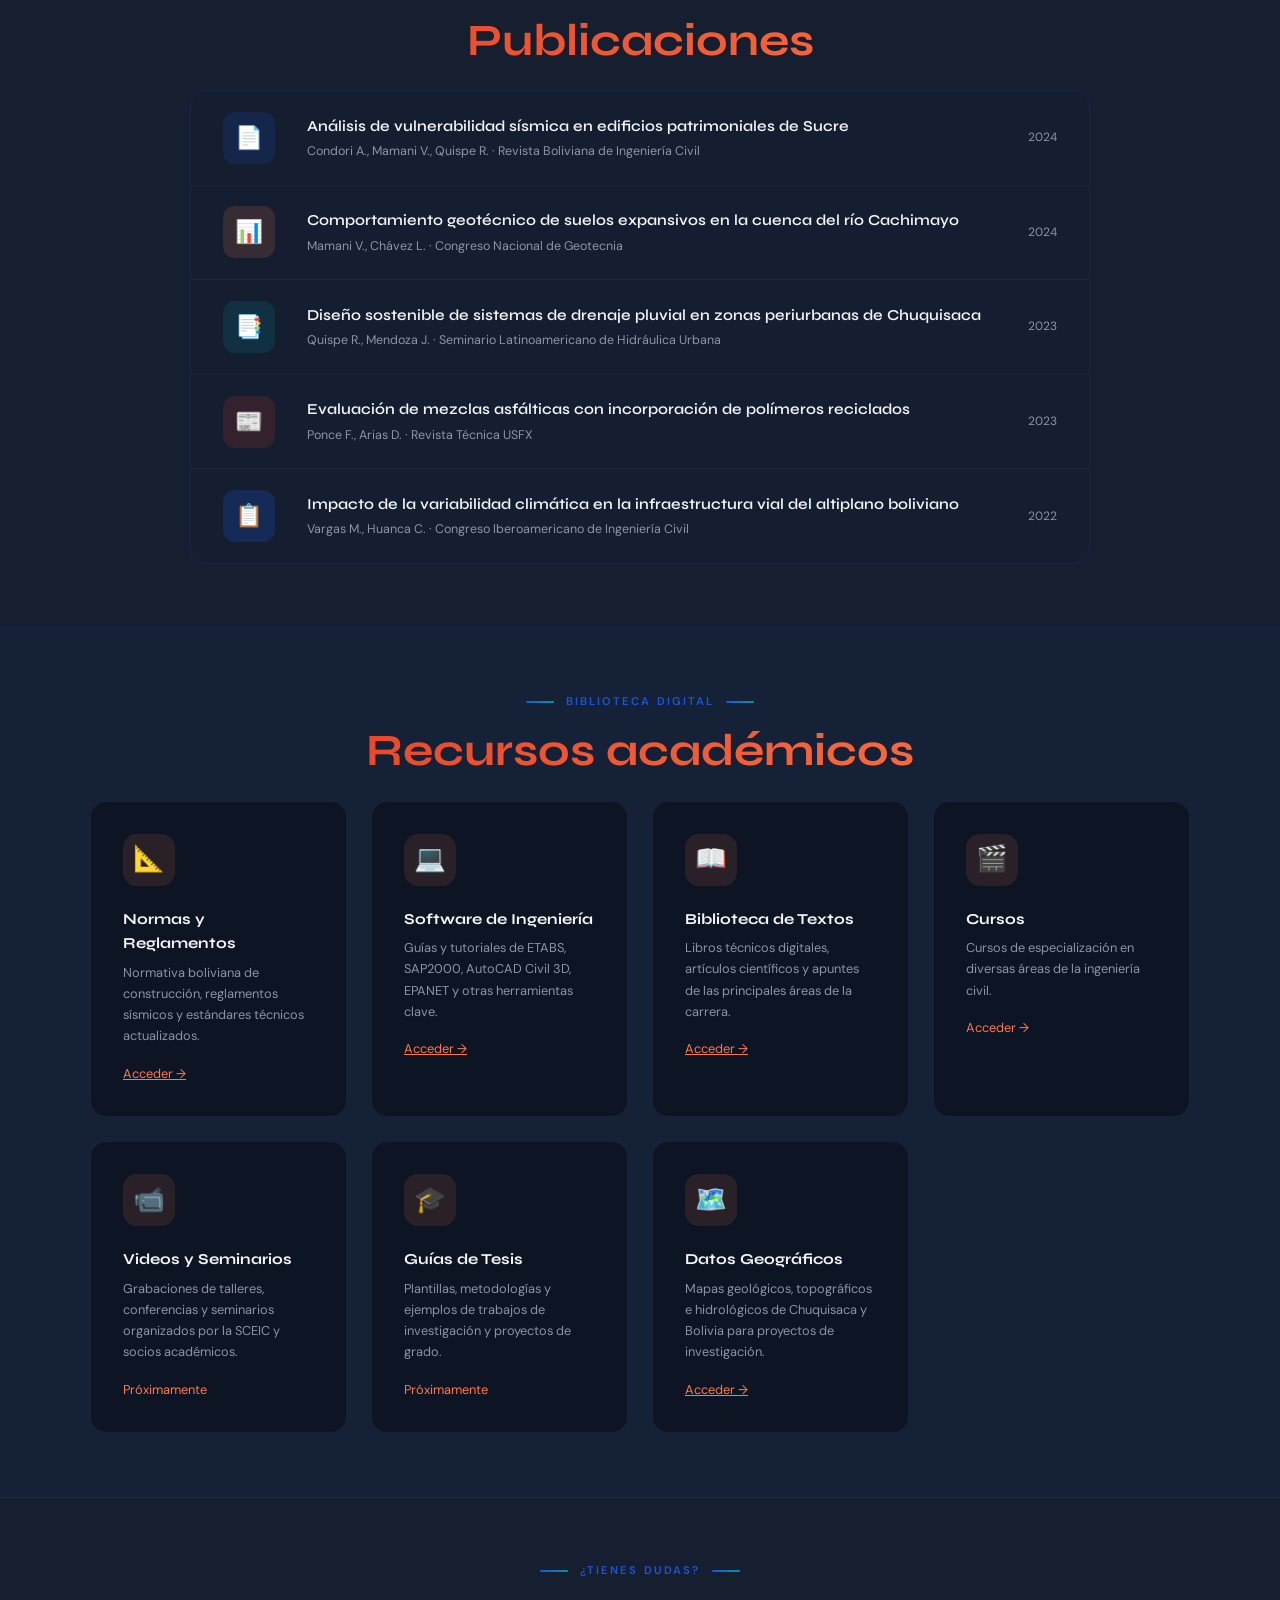
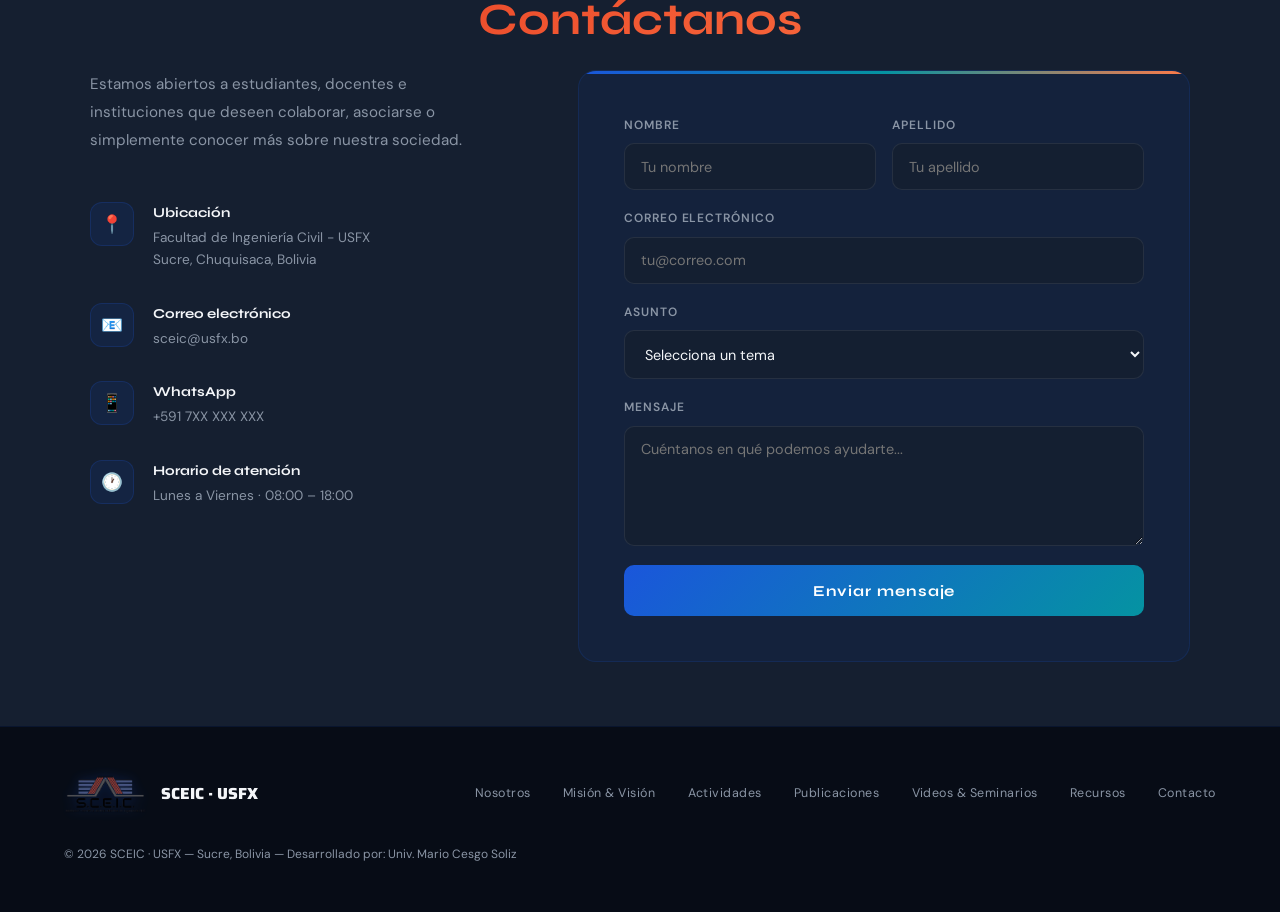
==== commit ced5d2f4: "actualizacion código de acceso" ====
--- a/index.html
+++ b/index.html
@@ -12,7 +12,6 @@
         dataLayer.push(arguments);
       }
       gtag("js", new Date());
-
       gtag("config", "G-182NL3DZ5M");
     </script>
 
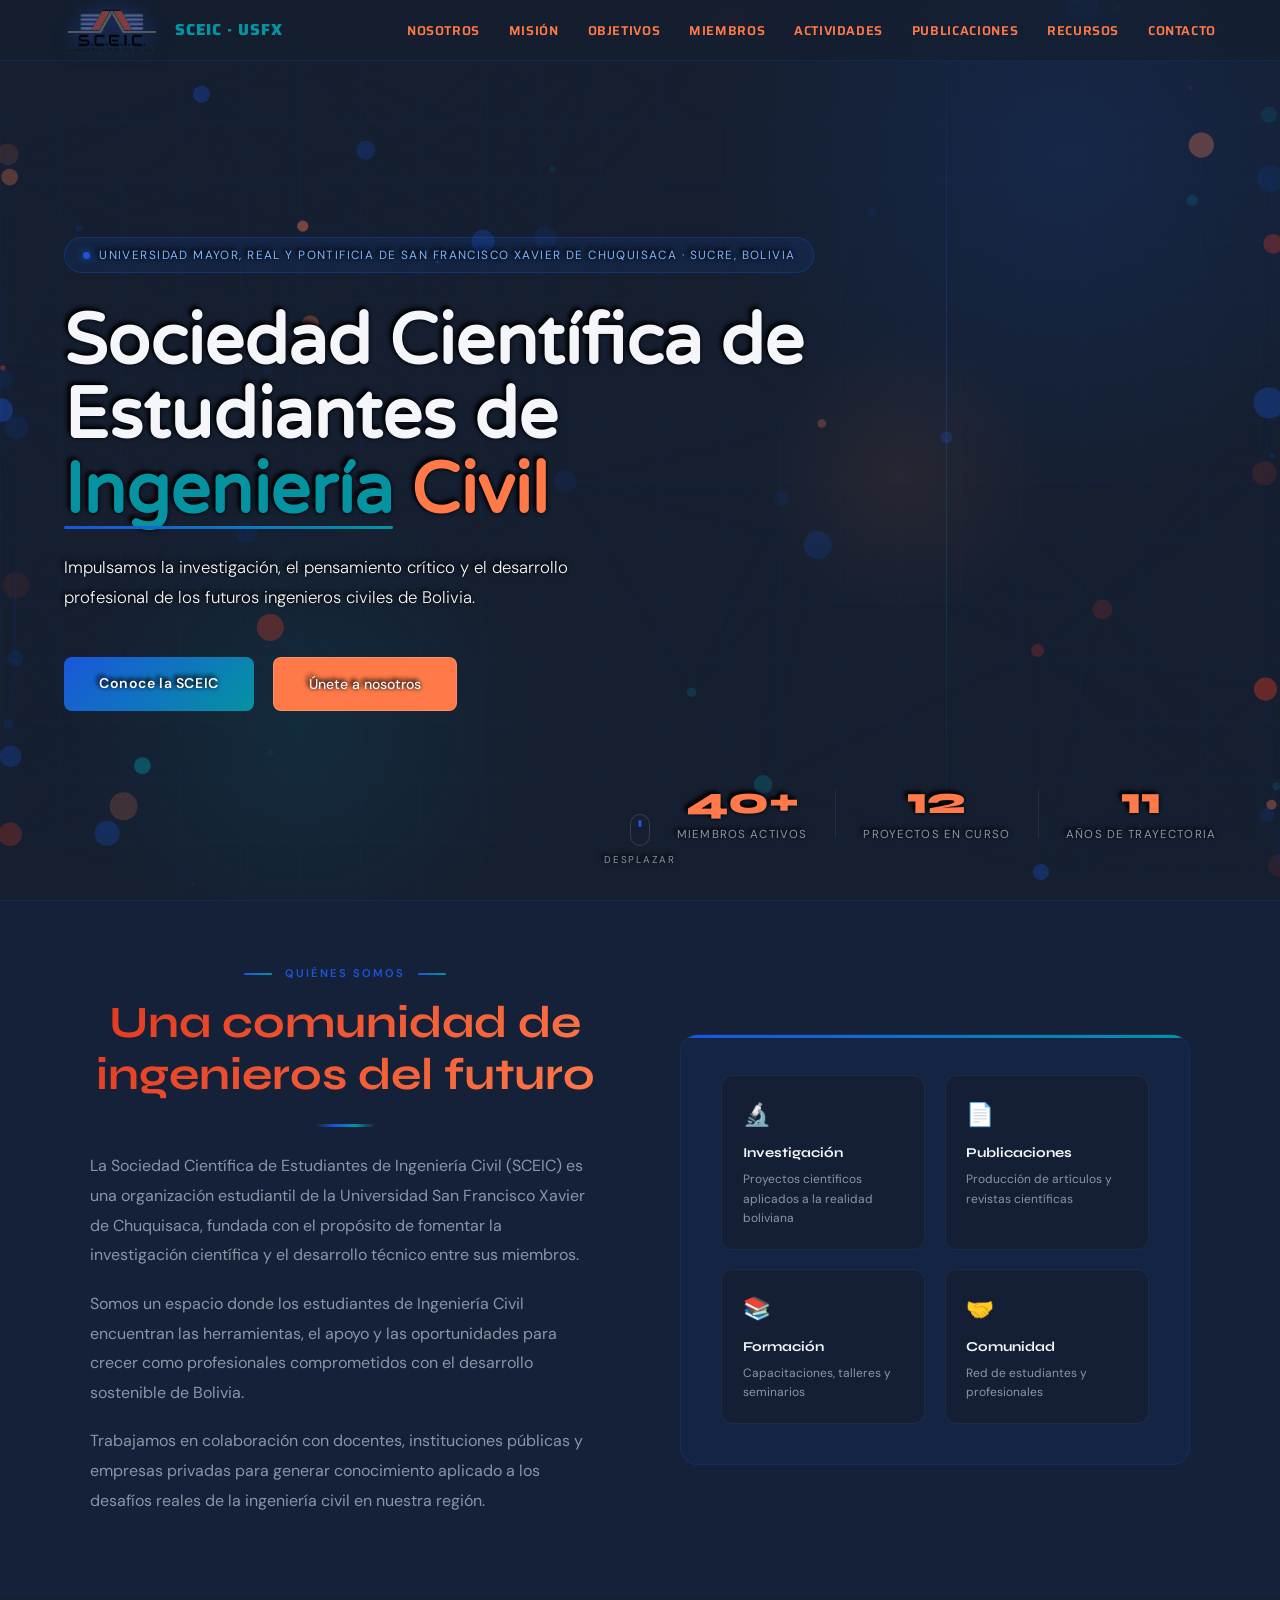
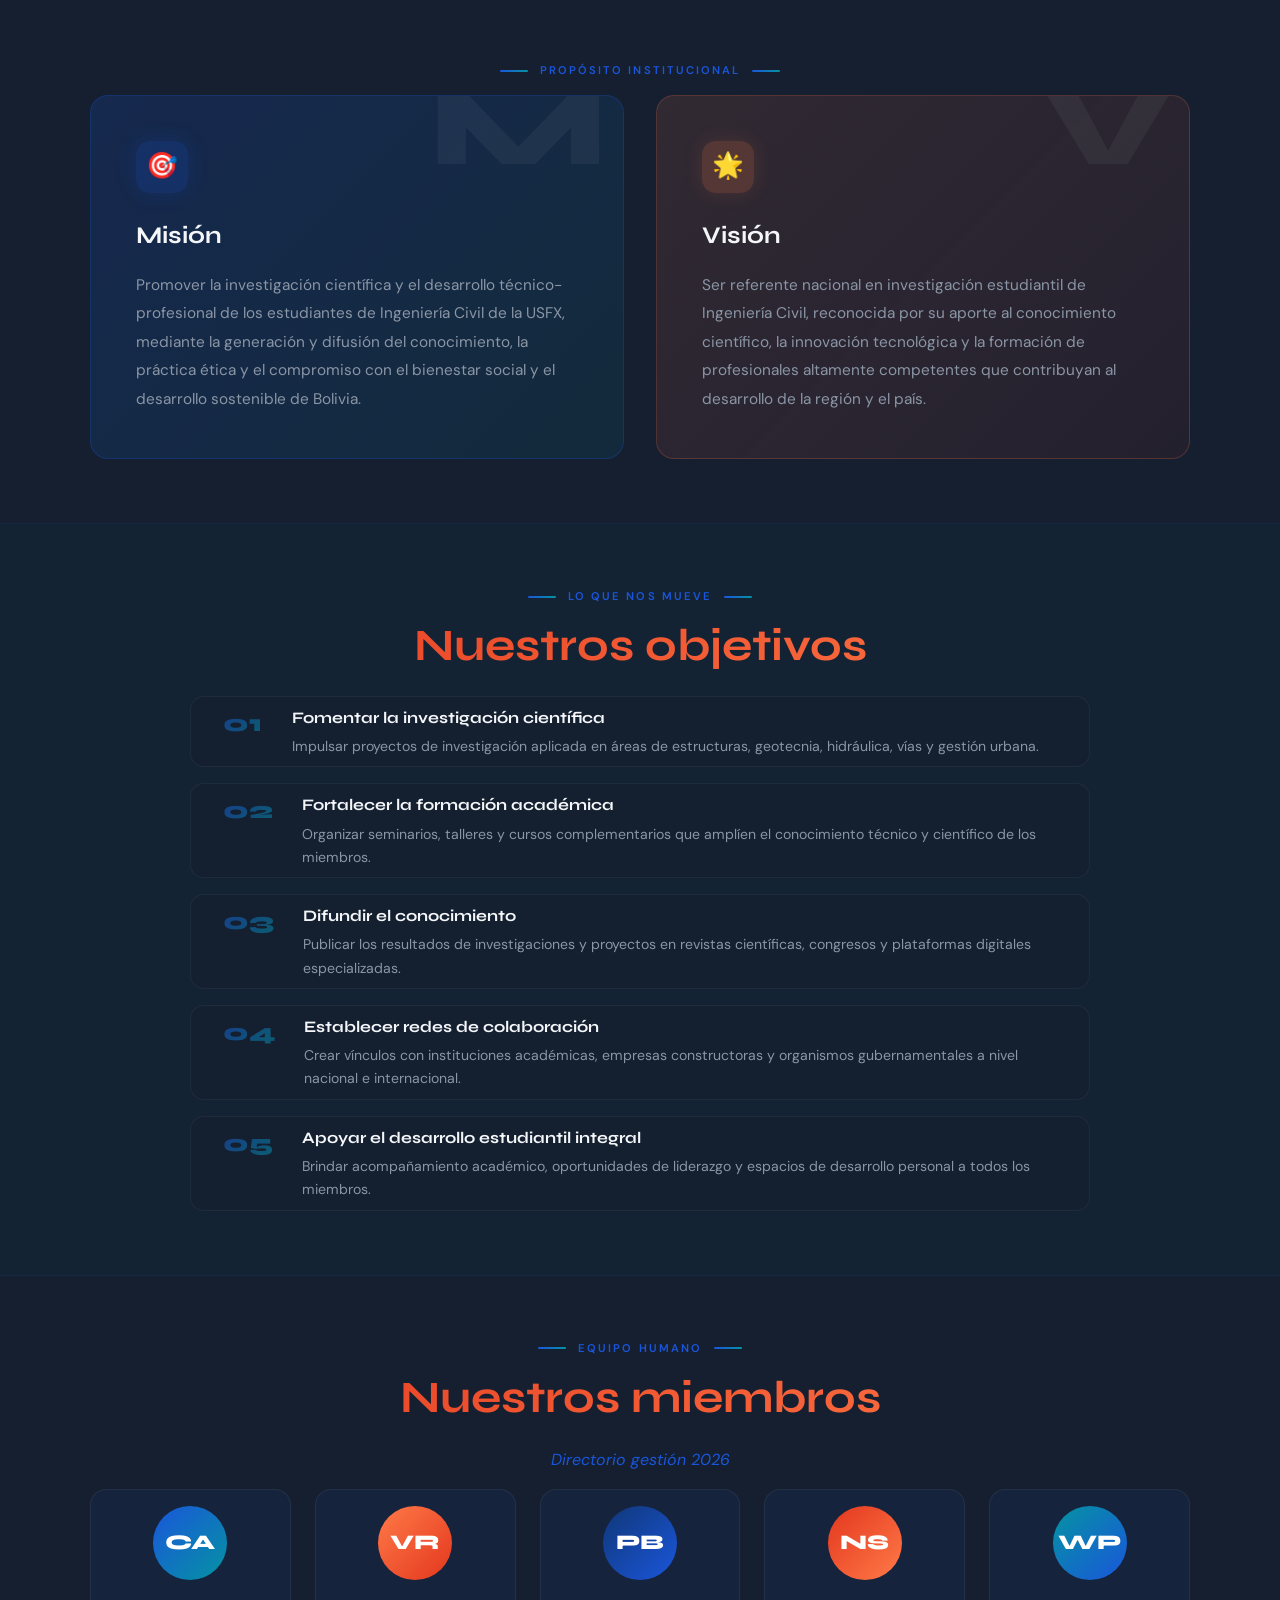
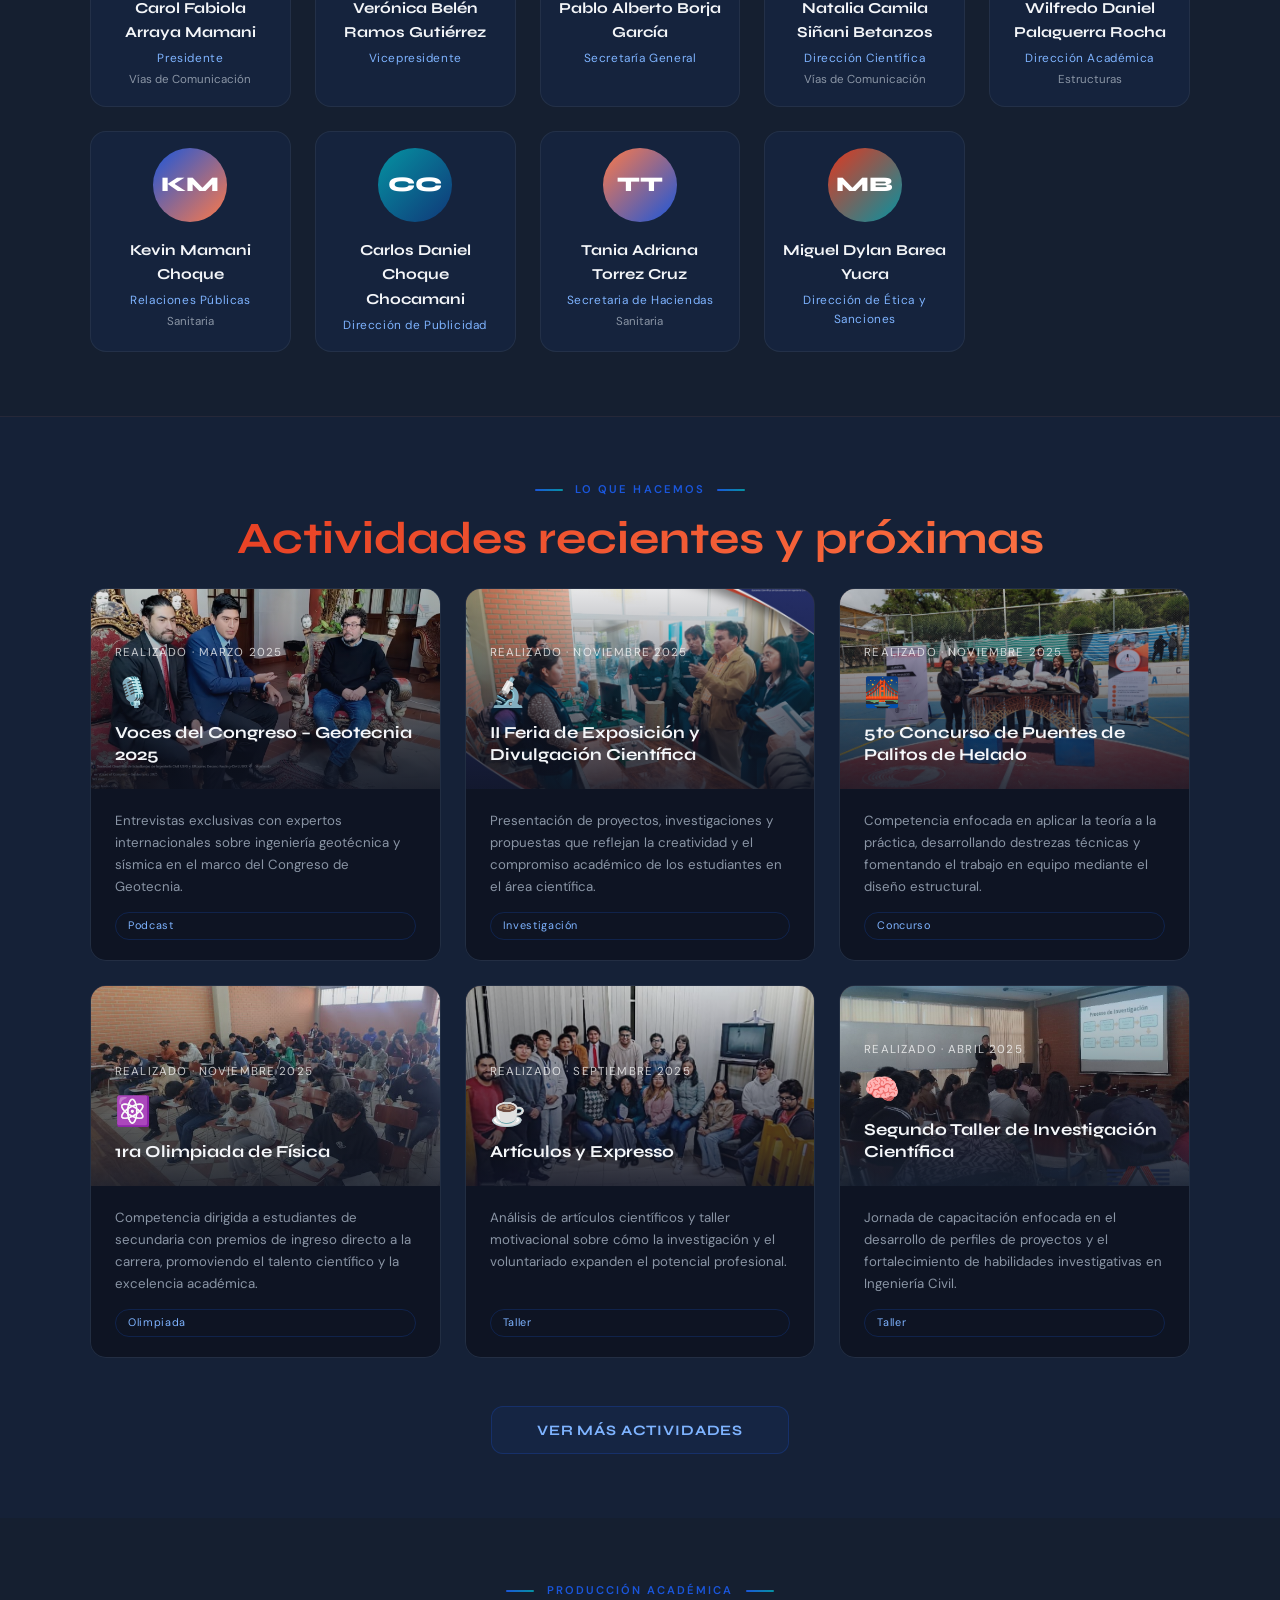
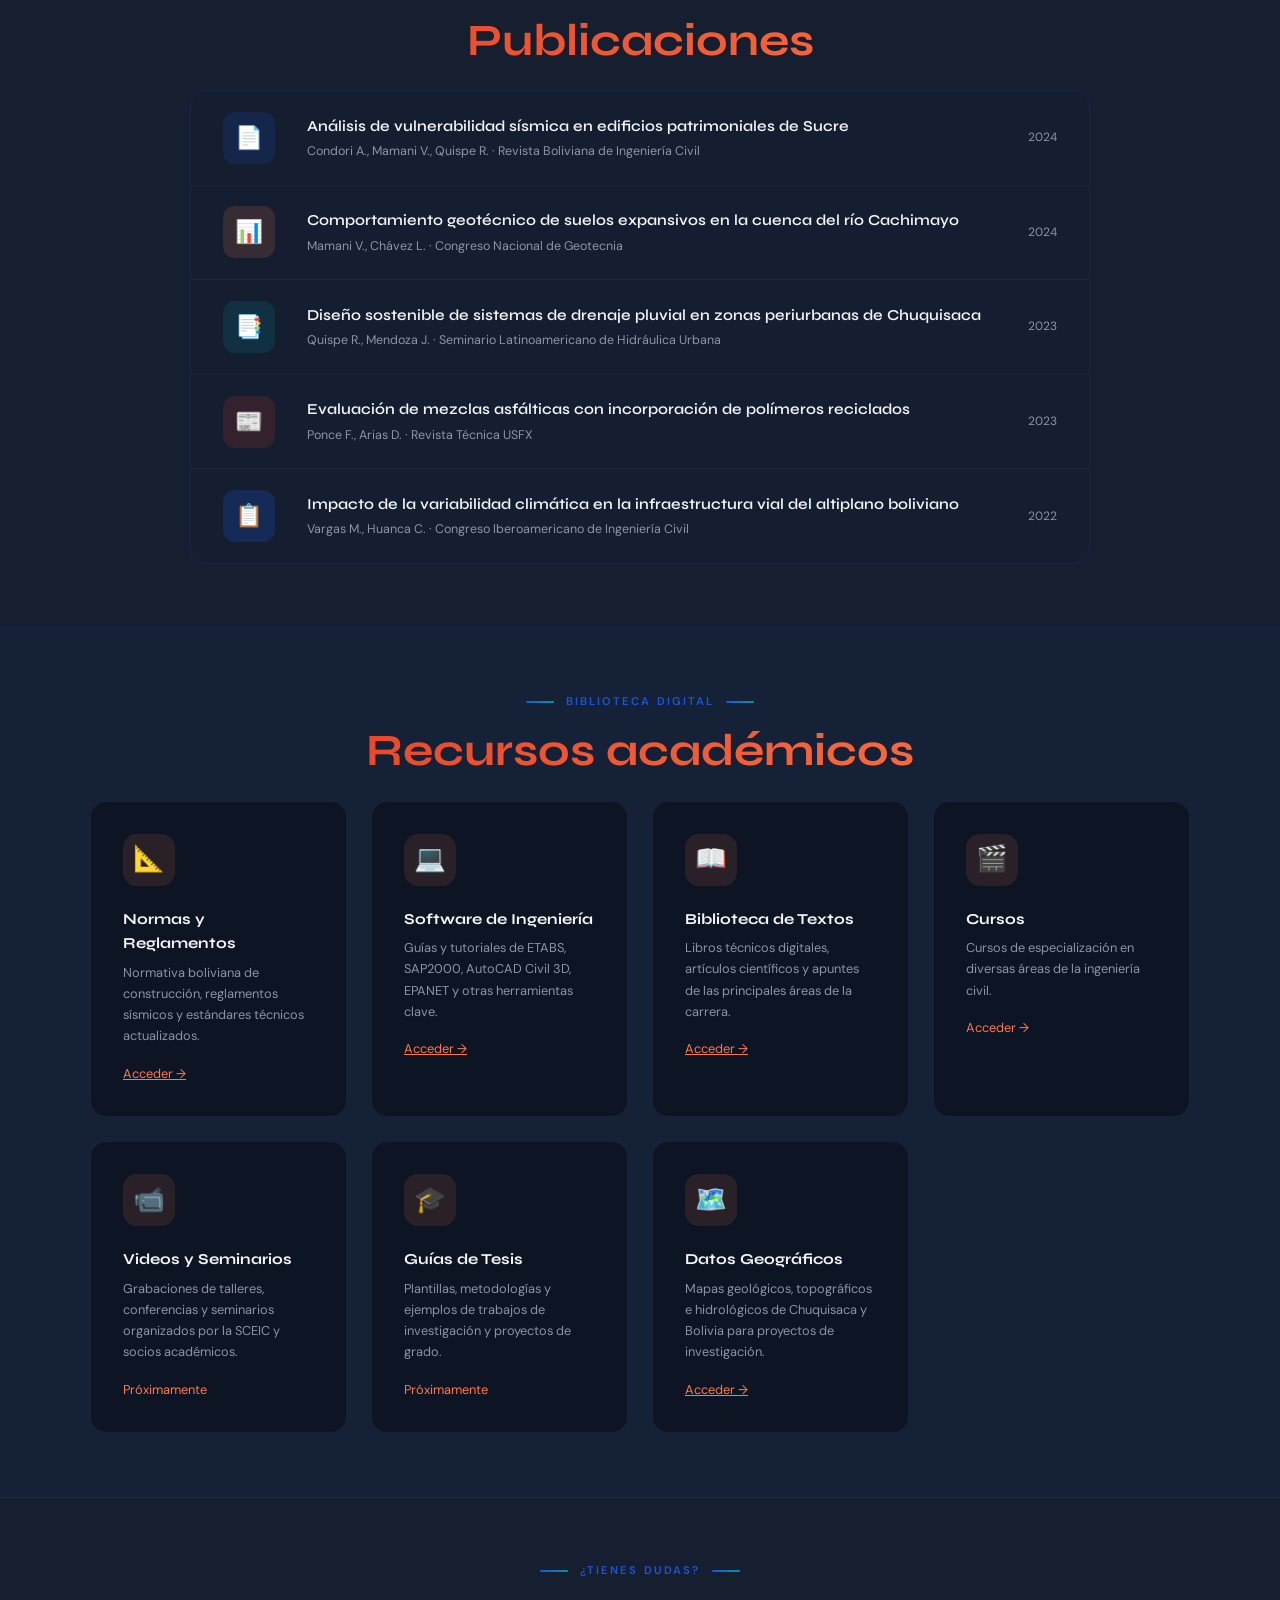
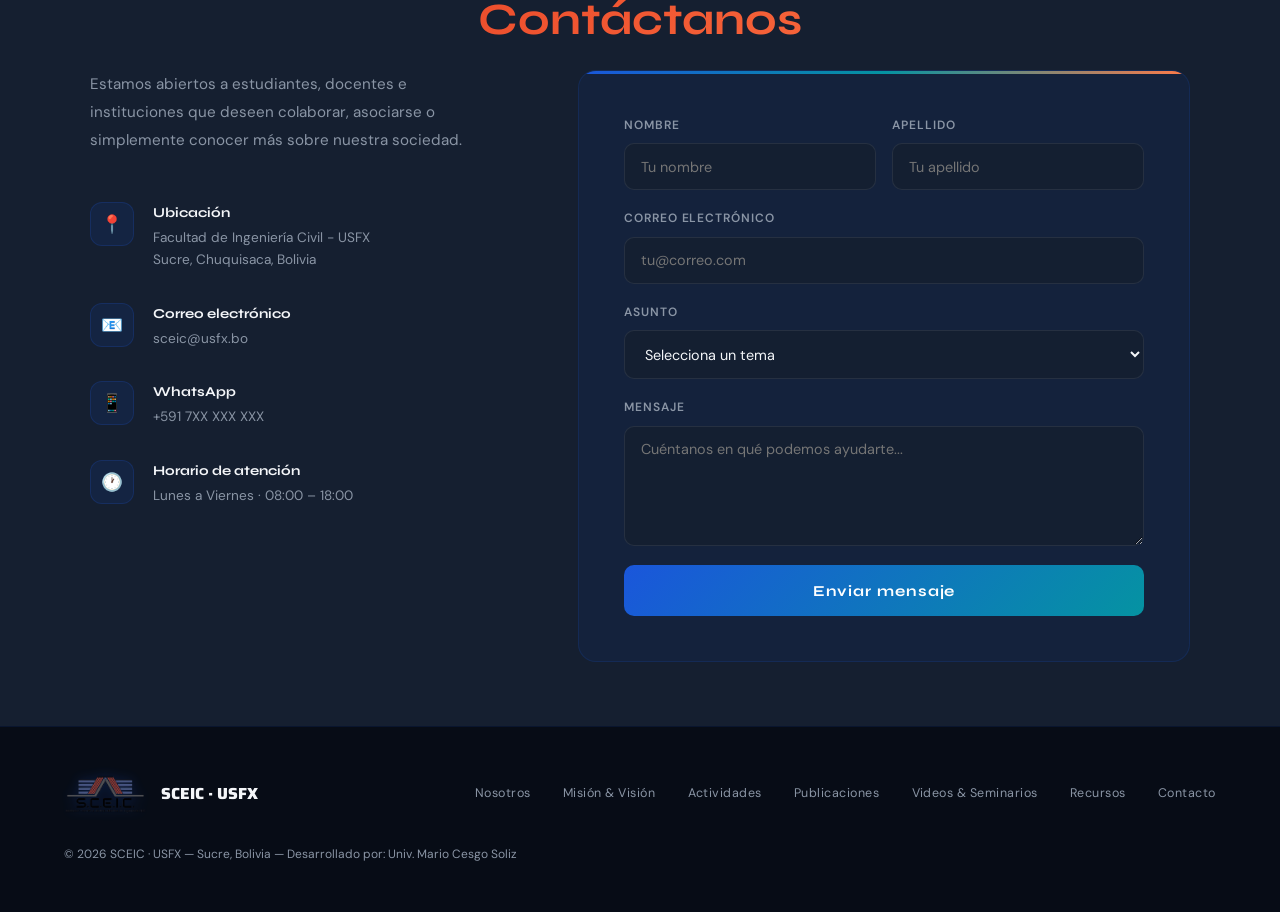
==== commit 069f937f: "codigo de acceso" ====
--- a/index.html
+++ b/index.html
@@ -267,7 +267,7 @@
         </div>
       </div>
     </section>
-
+ 
     <!-- MIEMBROS -->
     <section id="miembros">
       <div class="section-label reveal">Equipo humano</div>
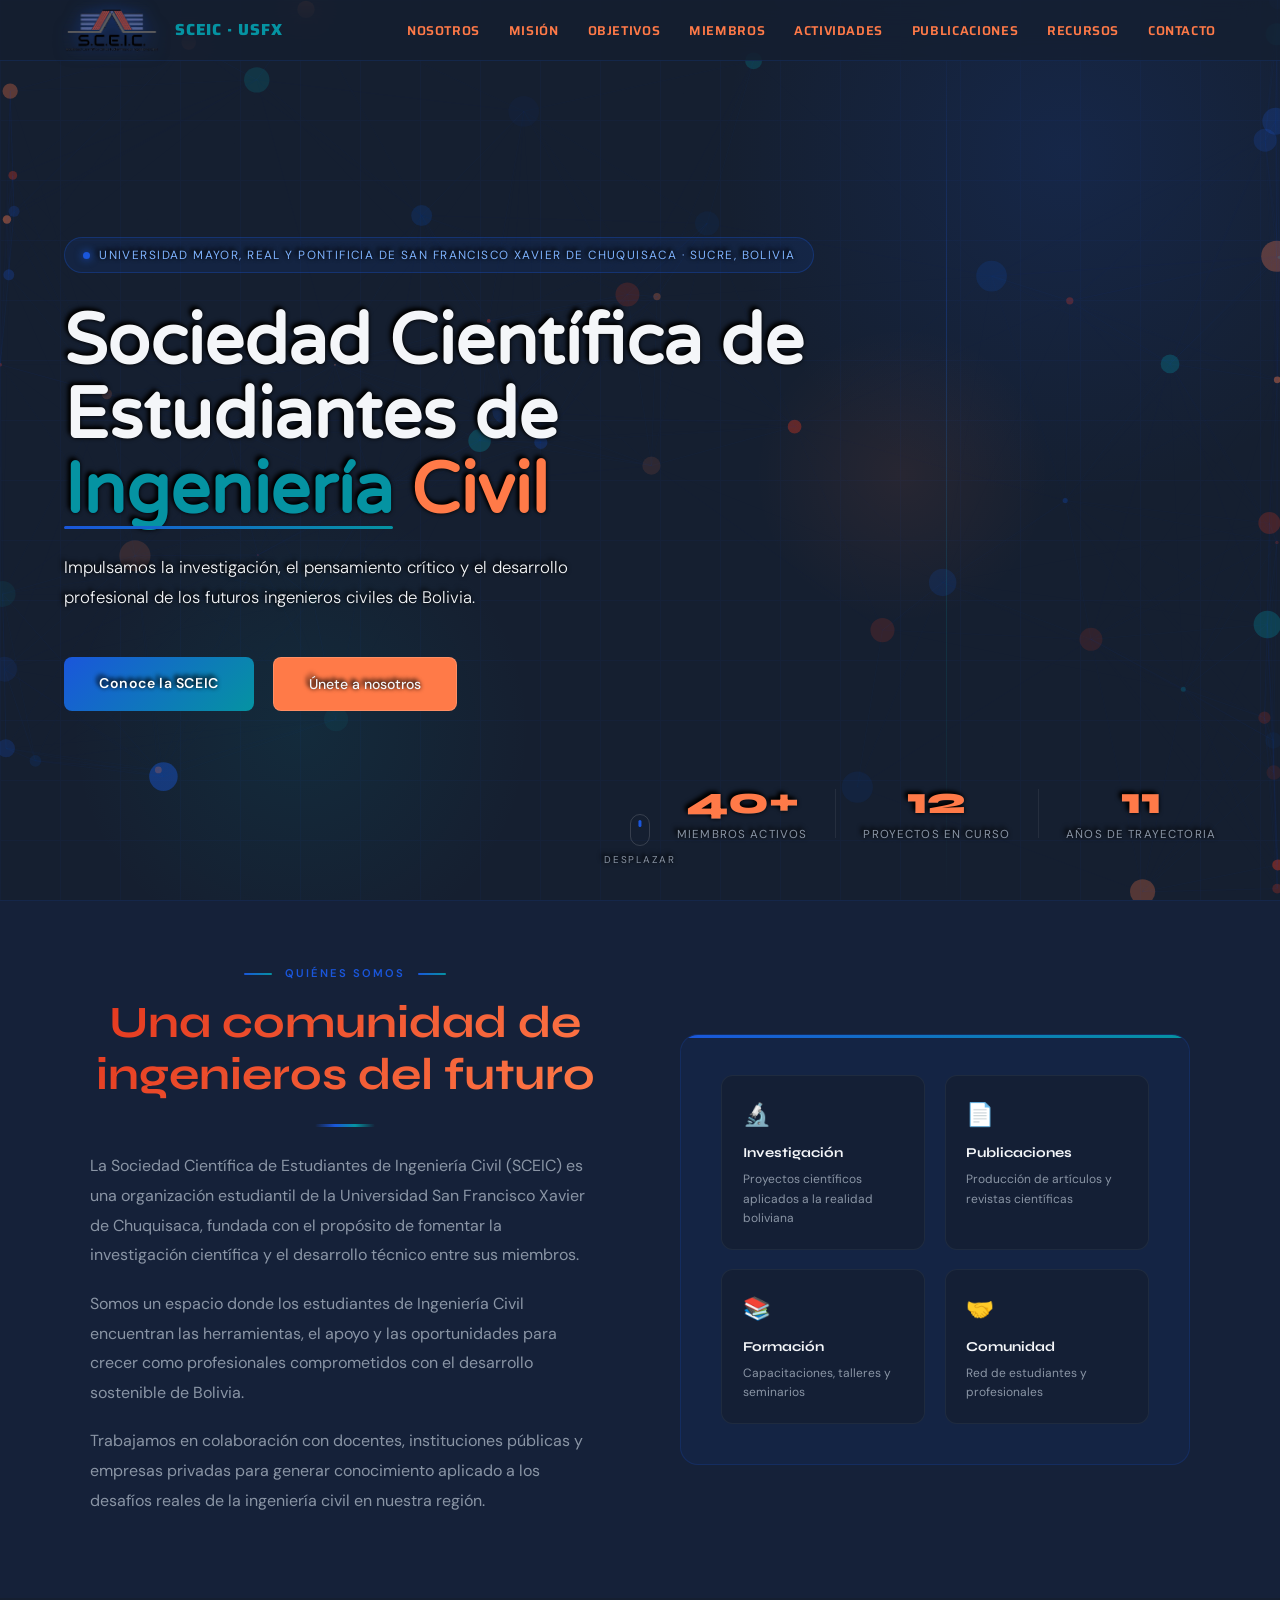
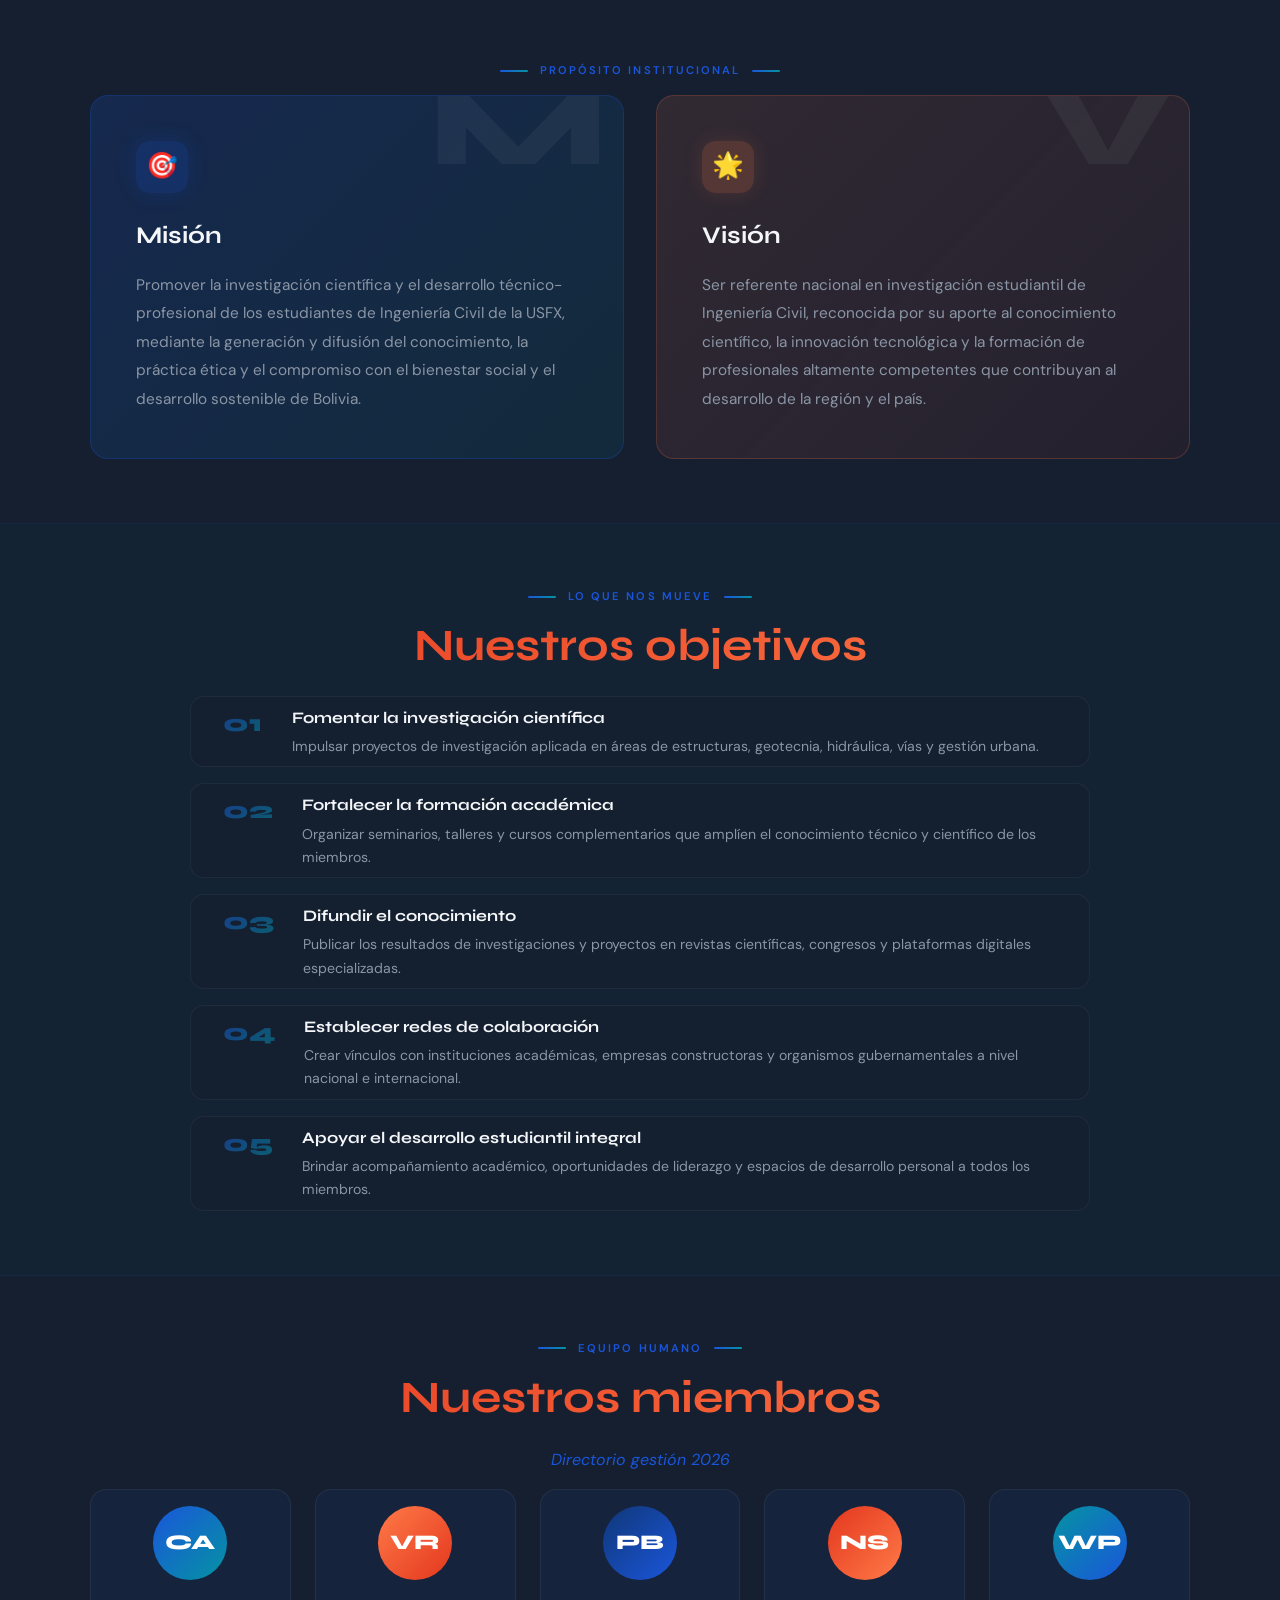
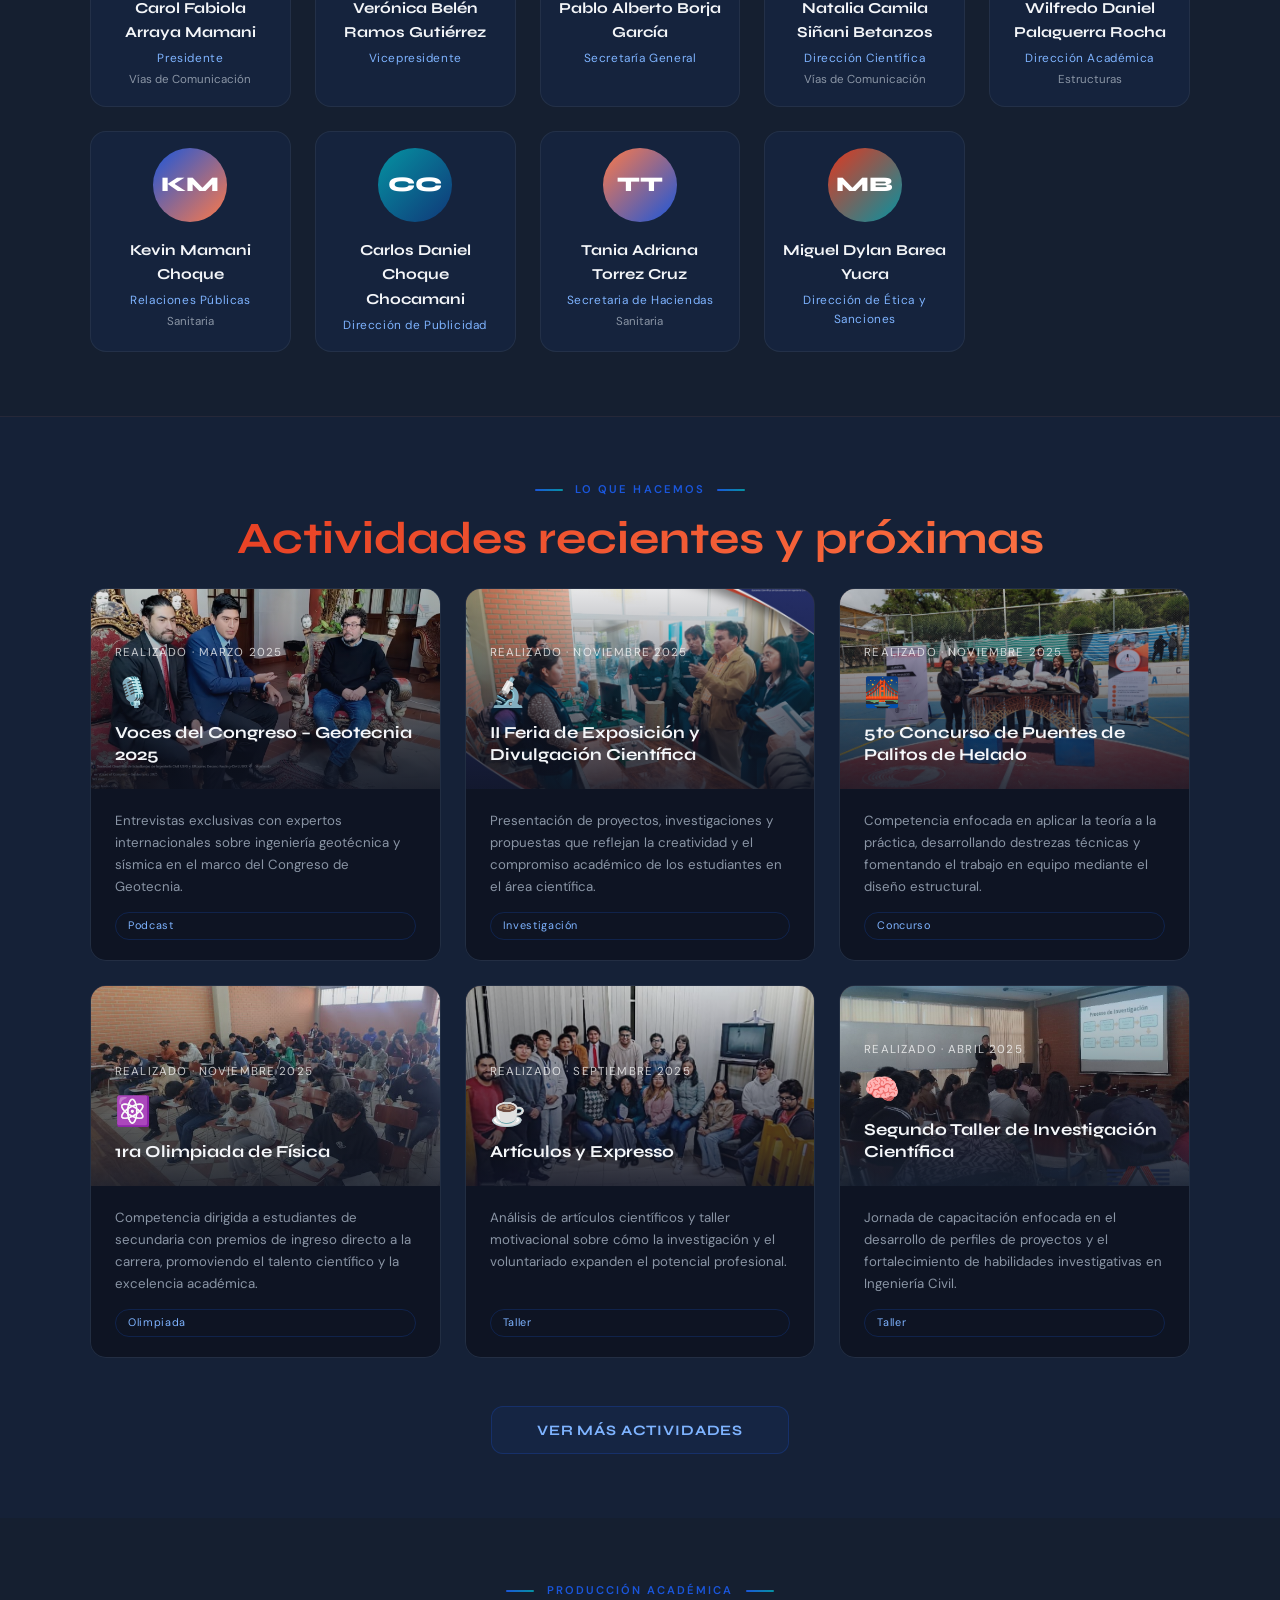
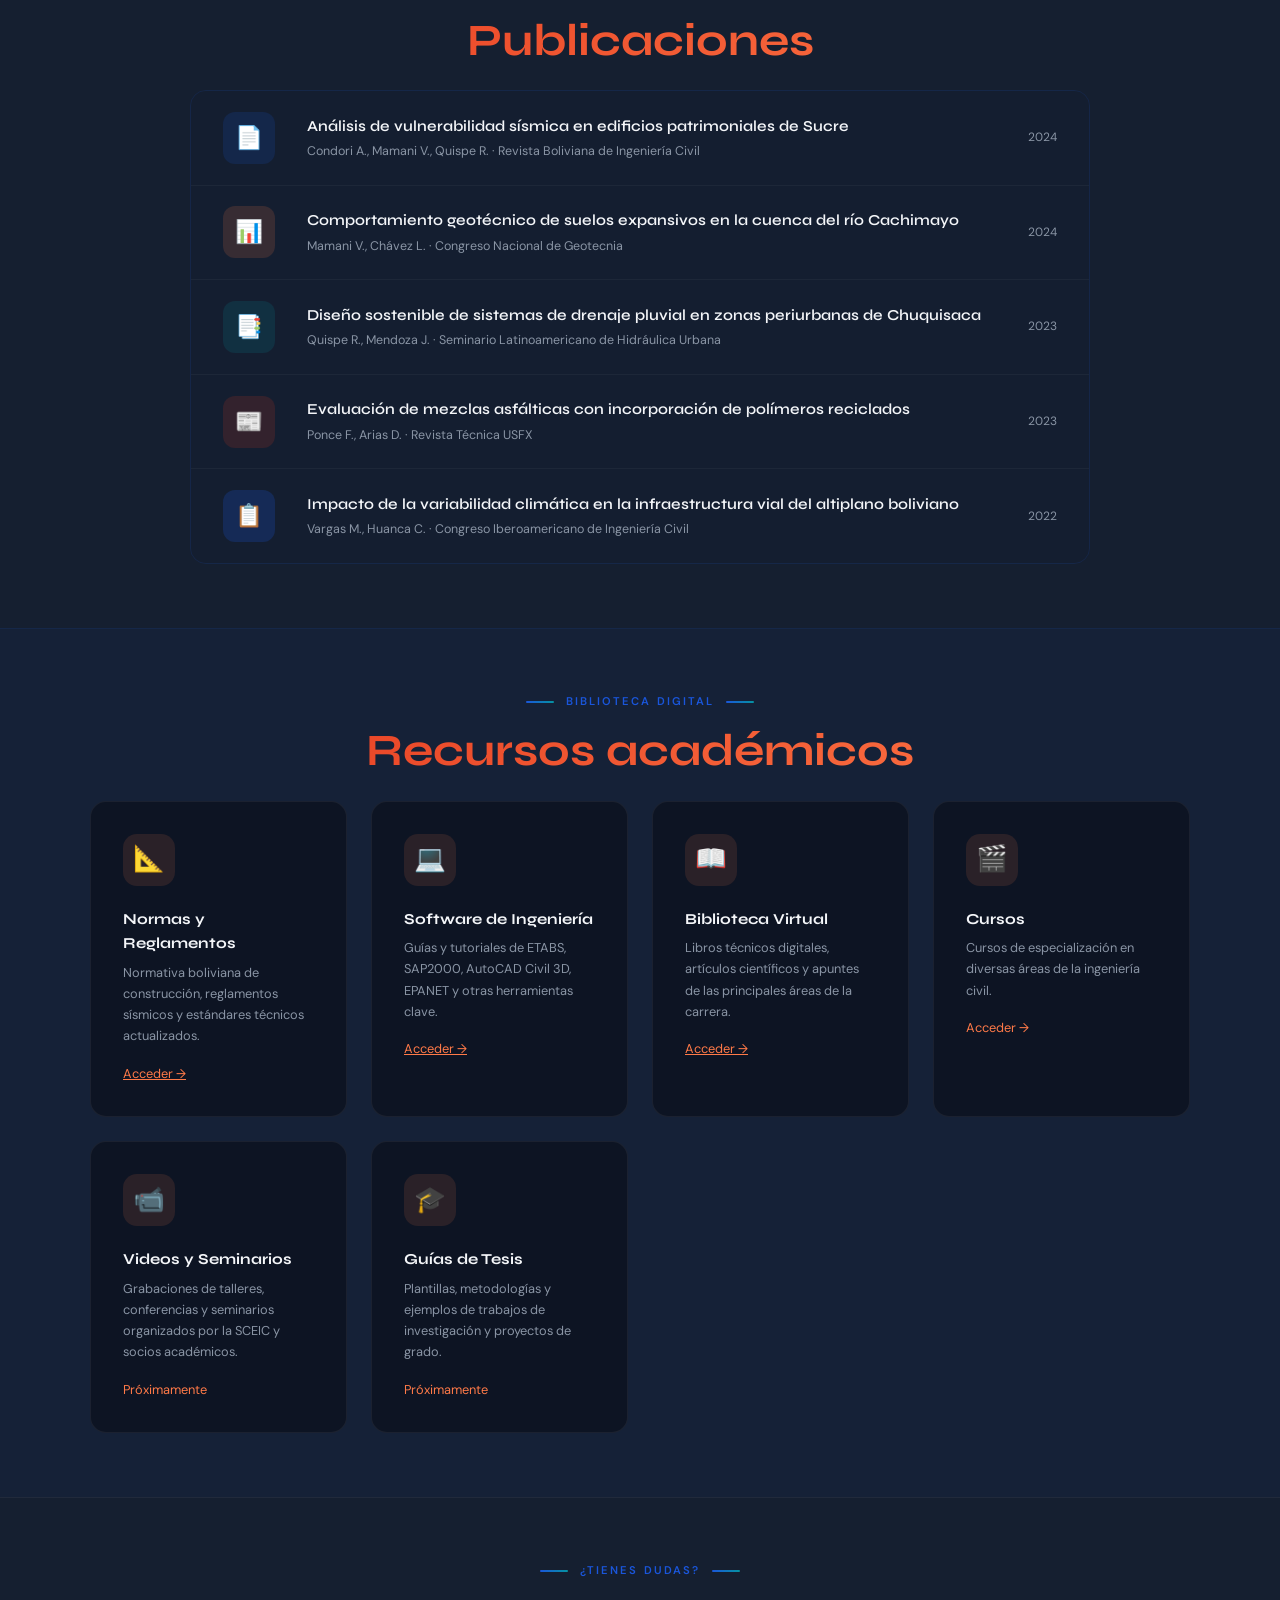
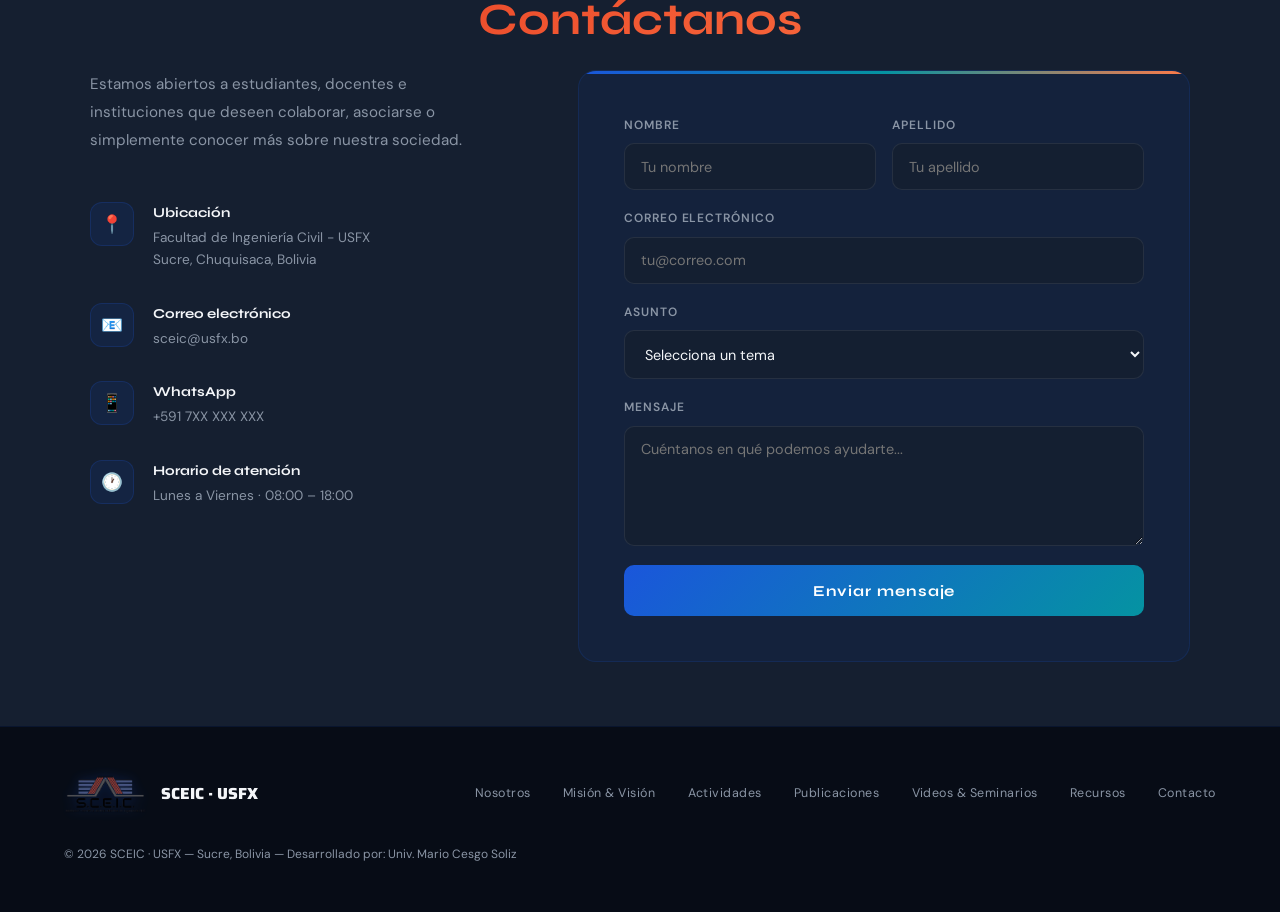
==== commit 2e903eaf: "biblioteca virtual" ====
--- a/index.html
+++ b/index.html
@@ -2,10 +2,7 @@
 <html lang="es">
   <head>
     <!-- Google tag (gtag.js) -->
-    <script
-      async
-      src="https://www.googletagmanager.com/gtag/js?id=G-182NL3DZ5M"
-    ></script>
+    <script async src="https://www.googletagmanager.com/gtag/js?id=G-182NL3DZ5M"></script>
     <script>
       window.dataLayer = window.dataLayer || [];
       function gtag() {
@@ -17,23 +14,14 @@
 
     <meta charset="UTF-8" />
     <meta name="viewport" content="width=device-width, initial-scale=1.0" />
-    <title>
-      SCEIC - USFX | Sociedad Científica de Estudiantes de Ingeniería Civil
-    </title>
+    <title>SCEIC - USFX | Sociedad Científica de Estudiantes de Ingeniería Civil</title>
     <link rel="preconnect" href="https://fonts.googleapis.com" />
     <link rel="preconnect" href="https://fonts.gstatic.com" crossorigin />
     <link
       href="https://fonts.googleapis.com/css2?family=Syne:wght@400;600;700;800&family=DM+Sans:ital,opsz,wght@0,9..40,300;0,9..40,400;0,9..40,500;1,9..40,300&display=swap"
-      rel="stylesheet"
-    />
-    <link
-      href="https://fonts.googleapis.com/css2?family=Saira:ital,wght@0,100..900;1,100..900&display=swap"
-      rel="stylesheet"
-    />
-    <link
-      href="https://fonts.googleapis.com/css2?family=Saira:ital,wght@0,100..900;1,100..900&family=Varela+Round&display=swap"
-      rel="stylesheet"
-    />
+      rel="stylesheet" />
+    <link href="https://fonts.googleapis.com/css2?family=Saira:ital,wght@0,100..900;1,100..900&display=swap" rel="stylesheet" />
+    <link href="https://fonts.googleapis.com/css2?family=Saira:ital,wght@0,100..900;1,100..900&family=Varela+Round&display=swap" rel="stylesheet" />
     <link rel="stylesheet" href="./css/style.css" />
     <link rel="icon" type="image/png" href="img/logo-sceic.png" />
     <script src="./js/script.js" defer></script>
@@ -49,8 +37,7 @@
         onerror="
           this.style.display = 'none';
           this.nextElementSibling.style.display = 'flex';
-        "
-      />
+        " />
       <div class="loader-logo-fallback" style="display: none">SCEIC</div>
       <div class="loader-bar">
         <div class="loader-fill"></div>
@@ -77,23 +64,17 @@
 
       <div class="hero-content">
         <div class="hero-tag">
-          <span class="dot"></span>Universidad Mayor, Real y Pontificia de San
-          Francisco Xavier de Chuquisaca · Sucre, Bolivia
+          <span class="dot"></span>Universidad Mayor, Real y Pontificia de San Francisco Xavier de Chuquisaca · Sucre, Bolivia
         </div>
         <h1 class="hero-title">
-          Sociedad Científica de<br />Estudiantes de<br /><span class="cobalt"
-            >Ingeniería</span
-          >
+          Sociedad Científica de<br />Estudiantes de<br /><span class="cobalt">Ingeniería</span>
           <span class="orange">Civil</span>
         </h1>
         <p class="hero-sub">
-          Impulsamos la investigación, el pensamiento crítico y el desarrollo
-          profesional de los futuros ingenieros civiles de Bolivia.
+          Impulsamos la investigación, el pensamiento crítico y el desarrollo profesional de los futuros ingenieros civiles de Bolivia.
         </p>
         <div class="hero-cta">
-          <a href="#quienes-somos" class="btn-primary"
-            ><span>Conoce la SCEIC</span></a
-          >
+          <a href="#quienes-somos" class="btn-primary"><span>Conoce la SCEIC</span></a>
           <a href="#contacto" class="btn-outline">Únete a nosotros</a>
         </div>
       </div>
@@ -125,20 +106,15 @@
           <h2 class="section-title">Una comunidad de ingenieros del futuro</h2>
           <div class="divider"></div>
           <p>
-            La Sociedad Científica de Estudiantes de Ingeniería Civil (SCEIC) es
-            una organización estudiantil de la Universidad San Francisco Xavier
-            de Chuquisaca, fundada con el propósito de fomentar la investigación
-            científica y el desarrollo técnico entre sus miembros.
+            La Sociedad Científica de Estudiantes de Ingeniería Civil (SCEIC) es una organización estudiantil de la Universidad San Francisco Xavier
+            de Chuquisaca, fundada con el propósito de fomentar la investigación científica y el desarrollo técnico entre sus miembros.
           </p>
           <p>
-            Somos un espacio donde los estudiantes de Ingeniería Civil
-            encuentran las herramientas, el apoyo y las oportunidades para
-            crecer como profesionales comprometidos con el desarrollo sostenible
-            de Bolivia.
+            Somos un espacio donde los estudiantes de Ingeniería Civil encuentran las herramientas, el apoyo y las oportunidades para crecer como
+            profesionales comprometidos con el desarrollo sostenible de Bolivia.
           </p>
           <p>
-            Trabajamos en colaboración con docentes, instituciones públicas y
-            empresas privadas para generar conocimiento aplicado a los desafíos
+            Trabajamos en colaboración con docentes, instituciones públicas y empresas privadas para generar conocimiento aplicado a los desafíos
             reales de la ingeniería civil en nuestra región.
           </p>
         </div>
@@ -148,30 +124,22 @@
               <div class="qs-item">
                 <span class="qs-item-icon">🔬</span>
                 <div class="qs-item-title">Investigación</div>
-                <div class="qs-item-desc">
-                  Proyectos científicos aplicados a la realidad boliviana
-                </div>
+                <div class="qs-item-desc">Proyectos científicos aplicados a la realidad boliviana</div>
               </div>
               <div class="qs-item">
                 <span class="qs-item-icon">📄</span>
                 <div class="qs-item-title">Publicaciones</div>
-                <div class="qs-item-desc">
-                  Producción de artículos y revistas científicas
-                </div>
+                <div class="qs-item-desc">Producción de artículos y revistas científicas</div>
               </div>
               <div class="qs-item">
                 <span class="qs-item-icon">📚</span>
                 <div class="qs-item-title">Formación</div>
-                <div class="qs-item-desc">
-                  Capacitaciones, talleres y seminarios
-                </div>
+                <div class="qs-item-desc">Capacitaciones, talleres y seminarios</div>
               </div>
               <div class="qs-item">
                 <span class="qs-item-icon">🤝</span>
                 <div class="qs-item-title">Comunidad</div>
-                <div class="qs-item-desc">
-                  Red de estudiantes y profesionales
-                </div>
+                <div class="qs-item-desc">Red de estudiantes y profesionales</div>
               </div>
             </div>
           </div>
@@ -188,11 +156,8 @@
           <div class="mv-icon">🎯</div>
           <h3>Misión</h3>
           <p>
-            Promover la investigación científica y el desarrollo
-            técnico-profesional de los estudiantes de Ingeniería Civil de la
-            USFX, mediante la generación y difusión del conocimiento, la
-            práctica ética y el compromiso con el bienestar social y el
-            desarrollo sostenible de Bolivia.
+            Promover la investigación científica y el desarrollo técnico-profesional de los estudiantes de Ingeniería Civil de la USFX, mediante la
+            generación y difusión del conocimiento, la práctica ética y el compromiso con el bienestar social y el desarrollo sostenible de Bolivia.
           </p>
         </div>
         <div class="mv-card vision reveal-right">
@@ -200,10 +165,8 @@
           <div class="mv-icon">🌟</div>
           <h3>Visión</h3>
           <p>
-            Ser referente nacional en investigación estudiantil de Ingeniería
-            Civil, reconocida por su aporte al conocimiento científico, la
-            innovación tecnológica y la formación de profesionales altamente
-            competentes que contribuyan al desarrollo de la región y el país.
+            Ser referente nacional en investigación estudiantil de Ingeniería Civil, reconocida por su aporte al conocimiento científico, la
+            innovación tecnológica y la formación de profesionales altamente competentes que contribuyan al desarrollo de la región y el país.
           </p>
         </div>
       </div>
@@ -218,163 +181,93 @@
           <div class="obj-num">01</div>
           <div class="obj-content">
             <h4>Fomentar la investigación científica</h4>
-            <p>
-              Impulsar proyectos de investigación aplicada en áreas de
-              estructuras, geotecnia, hidráulica, vías y gestión urbana.
-            </p>
+            <p>Impulsar proyectos de investigación aplicada en áreas de estructuras, geotecnia, hidráulica, vías y gestión urbana.</p>
           </div>
         </div>
         <div class="obj-item reveal">
           <div class="obj-num">02</div>
           <div class="obj-content">
             <h4>Fortalecer la formación académica</h4>
-            <p>
-              Organizar seminarios, talleres y cursos complementarios que
-              amplíen el conocimiento técnico y científico de los miembros.
-            </p>
+            <p>Organizar seminarios, talleres y cursos complementarios que amplíen el conocimiento técnico y científico de los miembros.</p>
           </div>
         </div>
         <div class="obj-item reveal">
           <div class="obj-num">03</div>
           <div class="obj-content">
             <h4>Difundir el conocimiento</h4>
-            <p>
-              Publicar los resultados de investigaciones y proyectos en revistas
-              científicas, congresos y plataformas digitales especializadas.
-            </p>
+            <p>Publicar los resultados de investigaciones y proyectos en revistas científicas, congresos y plataformas digitales especializadas.</p>
           </div>
         </div>
         <div class="obj-item reveal">
           <div class="obj-num">04</div>
           <div class="obj-content">
             <h4>Establecer redes de colaboración</h4>
-            <p>
-              Crear vínculos con instituciones académicas, empresas
-              constructoras y organismos gubernamentales a nivel nacional e
-              internacional.
-            </p>
+            <p>Crear vínculos con instituciones académicas, empresas constructoras y organismos gubernamentales a nivel nacional e internacional.</p>
           </div>
         </div>
         <div class="obj-item reveal">
           <div class="obj-num">05</div>
           <div class="obj-content">
             <h4>Apoyar el desarrollo estudiantil integral</h4>
-            <p>
-              Brindar acompañamiento académico, oportunidades de liderazgo y
-              espacios de desarrollo personal a todos los miembros.
-            </p>
-          </div>
-        </div>
-      </div>
-    </section>
- 
+            <p>Brindar acompañamiento académico, oportunidades de liderazgo y espacios de desarrollo personal a todos los miembros.</p>
+          </div>
+        </div>
+      </div>
+    </section>
+
     <!-- MIEMBROS -->
     <section id="miembros">
       <div class="section-label reveal">Equipo humano</div>
       <h2 class="section-title reveal">Nuestros miembros</h2>
-      <p
-        style="
-          color: #1a56db;
-          text-align: center;
-          font-style: italic;
-          padding-bottom: 1rem;
-        "
-      >
-        Directorio gestión 2026
-      </p>
+      <p style="color: #1a56db; text-align: center; font-style: italic; padding-bottom: 1rem">Directorio gestión 2026</p>
       <div class="members-grid">
         <div class="member-card reveal">
-          <div
-            class="member-avatar"
-            style="background: linear-gradient(135deg, #1a56db, #0593a2)"
-          >
-            CA
-          </div>
+          <div class="member-avatar" style="background: linear-gradient(135deg, #1a56db, #0593a2)">CA</div>
           <h4>Carol Fabiola Arraya Mamani</h4>
           <div class="member-role">Presidente</div>
           <div class="member-area">Vías de Comunicación</div>
         </div>
         <div class="member-card reveal">
-          <div
-            class="member-avatar"
-            style="background: linear-gradient(135deg, #ff7a48, #e3371e)"
-          >
-            VR
-          </div>
+          <div class="member-avatar" style="background: linear-gradient(135deg, #ff7a48, #e3371e)">VR</div>
           <h4>Verónica Belén Ramos Gutiérrez</h4>
           <div class="member-role">Vicepresidente</div>
         </div>
         <div class="member-card reveal">
-          <div
-            class="member-avatar"
-            style="background: linear-gradient(135deg, #103778, #1a56db)"
-          >
-            PB
-          </div>
+          <div class="member-avatar" style="background: linear-gradient(135deg, #103778, #1a56db)">PB</div>
           <h4>Pablo Alberto Borja García</h4>
           <div class="member-role">Secretaría General</div>
         </div>
         <div class="member-card reveal">
-          <div
-            class="member-avatar"
-            style="background: linear-gradient(135deg, #e3371e, #ff7a48)"
-          >
-            NS
-          </div>
+          <div class="member-avatar" style="background: linear-gradient(135deg, #e3371e, #ff7a48)">NS</div>
           <h4>Natalia Camila Siñani Betanzos</h4>
           <div class="member-role">Dirección Científica</div>
           <div class="member-area">Vías de Comunicación</div>
         </div>
         <div class="member-card reveal">
-          <div
-            class="member-avatar"
-            style="background: linear-gradient(135deg, #0593a2, #1a56db)"
-          >
-            WP
-          </div>
+          <div class="member-avatar" style="background: linear-gradient(135deg, #0593a2, #1a56db)">WP</div>
           <h4>Wilfredo Daniel Palaguerra Rocha</h4>
           <div class="member-role">Dirección Académica</div>
           <div class="member-area">Estructuras</div>
         </div>
         <div class="member-card reveal">
-          <div
-            class="member-avatar"
-            style="background: linear-gradient(135deg, #1a56db, #ff7a48)"
-          >
-            KM
-          </div>
+          <div class="member-avatar" style="background: linear-gradient(135deg, #1a56db, #ff7a48)">KM</div>
           <h4>Kevin Mamani Choque</h4>
           <div class="member-role">Relaciones Públicas</div>
           <div class="member-area">Sanitaria</div>
         </div>
         <div class="member-card reveal">
-          <div
-            class="member-avatar"
-            style="background: linear-gradient(135deg, #0593a2, #103778)"
-          >
-            CC
-          </div>
+          <div class="member-avatar" style="background: linear-gradient(135deg, #0593a2, #103778)">CC</div>
           <h4>Carlos Daniel Choque Chocamani</h4>
           <div class="member-role">Dirección de Publicidad</div>
         </div>
         <div class="member-card reveal">
-          <div
-            class="member-avatar"
-            style="background: linear-gradient(135deg, #ff7a48, #1a56db)"
-          >
-            TT
-          </div>
+          <div class="member-avatar" style="background: linear-gradient(135deg, #ff7a48, #1a56db)">TT</div>
           <h4>Tania Adriana Torrez Cruz</h4>
           <div class="member-role">Secretaria de Haciendas</div>
           <div class="member-area">Sanitaria</div>
         </div>
         <div class="member-card reveal">
-          <div
-            class="member-avatar"
-            style="background: linear-gradient(135deg, #e3371e, #0593a2)"
-          >
-            MB
-          </div>
+          <div class="member-avatar" style="background: linear-gradient(135deg, #e3371e, #0593a2)">MB</div>
           <h4>Miguel Dylan Barea Yucra</h4>
           <div class="member-role">Dirección de Ética y Sanciones</div>
         </div>
@@ -386,250 +279,156 @@
       <div class="section-label reveal">Lo que hacemos</div>
       <h2 class="section-title reveal">Actividades recientes y próximas</h2>
       <div class="act-grid">
-        <a
-          href="https://www.facebook.com/reel/1970225517240895"
-          target="_blank"
-          class="act-card reveal"
-        >
+        <a href="https://www.facebook.com/reel/1970225517240895" target="_blank" class="act-card reveal">
           <div class="act-header blue">
-            <img
-              src="img/Actividades/Geotecnia.png"
-              alt="Geotecnia"
-              class="act-bg"
-            />
+            <img src="img/Actividades/Geotecnia.png" alt="Geotecnia" class="act-bg" />
             <div class="act-date">Realizado · Marzo 2025</div>
             <span class="act-emoji">🎙️</span>
             <h4>Voces del Congreso – Geotecnia 2025</h4>
           </div>
           <div class="act-body">
-            <p>
-              Entrevistas exclusivas con expertos internacionales sobre
-              ingeniería geotécnica y sísmica en el marco del Congreso de
-              Geotecnia.
-            </p>
+            <p>Entrevistas exclusivas con expertos internacionales sobre ingeniería geotécnica y sísmica en el marco del Congreso de Geotecnia.</p>
             <span class="act-tag">Podcast</span>
           </div>
         </a>
 
-        <a
-          href="https://www.facebook.com/share/p/1BKRp6v2Vf/"
-          target="_blank"
-          class="act-card reveal"
-        >
-          <div class="act-header orange">
-            <img
-              src="img/Actividades/2da_feria_cientifica.jpg"
-              alt="II Feria de Exposición y Divulgación Científica"
-              class="act-bg"
-            />
+        <a href="https://www.facebook.com/share/p/1BKRp6v2Vf/" target="_blank" class="act-card reveal">
+          <div class="act-header orange">
+            <img src="img/Actividades/2da_feria_cientifica.jpg" alt="II Feria de Exposición y Divulgación Científica" class="act-bg" />
             <div class="act-date">Realizado · Noviembre 2025</div>
             <span class="act-emoji">🔬</span>
             <h4>II Feria de Exposición y Divulgación Científica</h4>
           </div>
           <div class="act-body">
             <p>
-              Presentación de proyectos, investigaciones y propuestas que
-              reflejan la creatividad y el compromiso académico de los
-              estudiantes en el área científica.
+              Presentación de proyectos, investigaciones y propuestas que reflejan la creatividad y el compromiso académico de los estudiantes en el
+              área científica.
             </p>
             <span class="act-tag">Investigación</span>
           </div>
         </a>
 
-        <a
-          href="https://www.facebook.com/share/p/1Ftej9jZyp/"
-          target="_blank"
-          class="act-card reveal"
-        >
-          <div class="act-header orange">
-            <img
-              src="img/Actividades/concurso_puentes_de_palitos.jpg"
-              alt="5to Concurso de Puentes de Palitos de Helado"
-              class="act-bg"
-            />
+        <a href="https://www.facebook.com/share/p/1Ftej9jZyp/" target="_blank" class="act-card reveal">
+          <div class="act-header orange">
+            <img src="img/Actividades/concurso_puentes_de_palitos.jpg" alt="5to Concurso de Puentes de Palitos de Helado" class="act-bg" />
             <div class="act-date">Realizado · Noviembre 2025</div>
             <span class="act-emoji">🌉</span>
             <h4>5to Concurso de Puentes de Palitos de Helado</h4>
           </div>
           <div class="act-body">
             <p>
-              Competencia enfocada en aplicar la teoría a la práctica,
-              desarrollando destrezas técnicas y fomentando el trabajo en equipo
-              mediante el diseño estructural.
+              Competencia enfocada en aplicar la teoría a la práctica, desarrollando destrezas técnicas y fomentando el trabajo en equipo mediante el
+              diseño estructural.
             </p>
             <span class="act-tag">Concurso</span>
           </div>
         </a>
 
-        <a
-          href="https://www.facebook.com/share/p/1L66GHpkdM/"
-          target="_blank"
-          class="act-card reveal"
-        >
-          <div class="act-header orange">
-            <img
-              src="img/Actividades/1ra_olimpiada_de_fisica.jpg"
-              alt="1ra Olimpiada de Física"
-              class="act-bg"
-            />
+        <a href="https://www.facebook.com/share/p/1L66GHpkdM/" target="_blank" class="act-card reveal">
+          <div class="act-header orange">
+            <img src="img/Actividades/1ra_olimpiada_de_fisica.jpg" alt="1ra Olimpiada de Física" class="act-bg" />
             <div class="act-date">Realizado · Noviembre 2025</div>
             <span class="act-emoji">⚛️</span>
             <h4>1ra Olimpiada de Física</h4>
           </div>
           <div class="act-body">
             <p>
-              Competencia dirigida a estudiantes de secundaria con premios de
-              ingreso directo a la carrera, promoviendo el talento científico y
-              la excelencia académica.
+              Competencia dirigida a estudiantes de secundaria con premios de ingreso directo a la carrera, promoviendo el talento científico y la
+              excelencia académica.
             </p>
             <span class="act-tag">Olimpiada</span>
           </div>
         </a>
 
-        <a
-          href="https://www.facebook.com/share/p/1aqb5u4pV3/"
-          target="_blank"
-          class="act-card reveal"
-        >
-          <div class="act-header orange">
-            <img
-              src="img/Actividades/articulos_y_expreso.jpg"
-              alt="Actividad Artículos y Expresso"
-              class="act-bg"
-            />
+        <a href="https://www.facebook.com/share/p/1aqb5u4pV3/" target="_blank" class="act-card reveal">
+          <div class="act-header orange">
+            <img src="img/Actividades/articulos_y_expreso.jpg" alt="Actividad Artículos y Expresso" class="act-bg" />
             <div class="act-date">Realizado · Septiembre 2025</div>
             <span class="act-emoji">☕</span>
             <h4>Artículos y Expresso</h4>
           </div>
           <div class="act-body">
             <p>
-              Análisis de artículos científicos y taller motivacional sobre cómo
-              la investigación y el voluntariado expanden el potencial
-              profesional.
+              Análisis de artículos científicos y taller motivacional sobre cómo la investigación y el voluntariado expanden el potencial profesional.
             </p>
             <span class="act-tag">Taller</span>
           </div>
         </a>
 
-        <a
-          href="https://www.facebook.com/share/p/1Dvy9L7kAu/"
-          target="_blank"
-          class="act-card reveal"
-        >
-          <div class="act-header orange">
-            <img
-              src="img/Actividades/taller_de_investigacion.jpg"
-              alt="Segundo Taller de Investigación Científica"
-              class="act-bg"
-            />
+        <a href="https://www.facebook.com/share/p/1Dvy9L7kAu/" target="_blank" class="act-card reveal">
+          <div class="act-header orange">
+            <img src="img/Actividades/taller_de_investigacion.jpg" alt="Segundo Taller de Investigación Científica" class="act-bg" />
             <div class="act-date">Realizado · Abril 2025</div>
             <span class="act-emoji">🧠</span>
             <h4>Segundo Taller de Investigación Científica</h4>
           </div>
           <div class="act-body">
             <p>
-              Jornada de capacitación enfocada en el desarrollo de perfiles de
-              proyectos y el fortalecimiento de habilidades investigativas en
+              Jornada de capacitación enfocada en el desarrollo de perfiles de proyectos y el fortalecimiento de habilidades investigativas en
               Ingeniería Civil.
             </p>
             <span class="act-tag">Taller</span>
           </div>
         </a>
 
-        <a
-          href="https://www.facebook.com/share/p/1FUADqPjzk/"
-          target="_blank"
-          class="act-card reveal hidden-activity"
-        >
-          <div class="act-header orange">
-            <img
-              src="img/Actividades/feria_san_francisco.jpg"
-              alt="Feria San Francisco Somos Todos"
-              class="act-bg"
-            />
+        <a href="https://www.facebook.com/share/p/1FUADqPjzk/" target="_blank" class="act-card reveal hidden-activity">
+          <div class="act-header orange">
+            <img src="img/Actividades/feria_san_francisco.jpg" alt="Feria San Francisco Somos Todos" class="act-bg" />
             <div class="act-date">Realizado · Abril 2025</div>
             <span class="act-emoji">🏛️</span>
             <h4>Feria "San Francisco Somos Todos"</h4>
           </div>
           <div class="act-body">
             <p>
-              Exhibición de servicios de la Facultad de Ingeniería Civil,
-              brindando información sobre laboratorios, equipos y orientación
-              académica a la comunidad.
+              Exhibición de servicios de la Facultad de Ingeniería Civil, brindando información sobre laboratorios, equipos y orientación académica a
+              la comunidad.
             </p>
             <span class="act-tag">Feria</span>
           </div>
         </a>
 
-        <a
-          href="https://www.facebook.com/share/p/1B44jgXLid/"
-          target="_blank"
-          class="act-card reveal hidden-activity"
-        >
-          <div class="act-header orange">
-            <img
-              src="img/Actividades/hablemos_de_ingenieria.jpg"
-              alt="Evento Círculo de Ingenieros"
-              class="act-bg"
-            />
+        <a href="https://www.facebook.com/share/p/1B44jgXLid/" target="_blank" class="act-card reveal hidden-activity">
+          <div class="act-header orange">
+            <img src="img/Actividades/hablemos_de_ingenieria.jpg" alt="Evento Círculo de Ingenieros" class="act-bg" />
             <div class="act-date">Realizado · Octubre 2024</div>
             <span class="act-emoji">👷</span>
             <h4>Círculo de Ingenieros: "Hablemos de Ingeniería"</h4>
           </div>
           <div class="act-body">
             <p>
-              Participación en el espacio de intercambio profesional organizado
-              por la SIB Chuquisaca, compartiendo experiencias y conocimientos
-              con colegas del área.
+              Participación en el espacio de intercambio profesional organizado por la SIB Chuquisaca, compartiendo experiencias y conocimientos con
+              colegas del área.
             </p>
             <span class="act-tag">Evento</span>
           </div>
         </a>
 
-        <a
-          href="https://www.facebook.com/share/p/1TRH9KK2Hw/"
-          target="_blank"
-          class="act-card reveal hidden-activity"
-        >
-          <div class="act-header orange">
-            <img
-              src="img/Actividades/2da_feria_integral_del_agua.jpg"
-              alt="II Feria Integral del Agua"
-              class="act-bg"
-            />
+        <a href="https://www.facebook.com/share/p/1TRH9KK2Hw/" target="_blank" class="act-card reveal hidden-activity">
+          <div class="act-header orange">
+            <img src="img/Actividades/2da_feria_integral_del_agua.jpg" alt="II Feria Integral del Agua" class="act-bg" />
             <div class="act-date">Realizado · Septiembre 2024</div>
             <span class="act-emoji">💧</span>
             <h4>II Feria Integral del Agua</h4>
           </div>
           <div class="act-body">
             <p>
-              Exposición de proyectos innovadores sobre IA en hidrología,
-              tratamiento de lixiviados, vulnerabilidad de tanques y sistemas de
-              drenaje sostenible.
+              Exposición de proyectos innovadores sobre IA en hidrología, tratamiento de lixiviados, vulnerabilidad de tanques y sistemas de drenaje
+              sostenible.
             </p>
             <span class="act-tag">Investigación</span>
           </div>
         </a>
 
-        <a
-          href="https://www.facebook.com/share/p/1RRudHNLzK/"
-          target="_blank"
-          class="act-card reveal hidden-activity"
-        >
-          <div class="act-header orange">
-            <img
-              src="img/Actividades/concurso_de_apuntes.jpg"
-              alt="Concurso de Apuntes 2024"
-              class="act-bg"
-            />
+        <a href="https://www.facebook.com/share/p/1RRudHNLzK/" target="_blank" class="act-card reveal hidden-activity">
+          <div class="act-header orange">
+            <img src="img/Actividades/concurso_de_apuntes.jpg" alt="Concurso de Apuntes 2024" class="act-bg" />
             <div class="act-date">Realizado · Agosto 2024</div>
             <span class="act-emoji">📝</span>
             <h4>Concurso de Apuntes 2024</h4>
           </div>
           <div class="act-body">
             <p>
-              Iniciativa para premiar la creatividad y el orden académico,
-              valorando los mejores apuntes digitales y a mano de la comunidad
+              Iniciativa para premiar la creatividad y el orden académico, valorando los mejores apuntes digitales y a mano de la comunidad
               estudiantil.
             </p>
             <span class="act-tag">Concurso</span>
@@ -638,9 +437,7 @@
       </div>
 
       <div class="act-more-container reveal">
-        <button id="btn-ver-mas" class="btn-more-act">
-          Ver más actividades
-        </button>
+        <button id="btn-ver-mas" class="btn-more-act">Ver más actividades</button>
       </div>
     </section>
 
@@ -650,79 +447,42 @@
       <h2 class="section-title reveal">Publicaciones</h2>
       <div class="pub-list reveal">
         <div class="pub-item">
-          <div class="pub-type" style="background: rgba(26, 86, 219, 0.15)">
-            📄
-          </div>
+          <div class="pub-type" style="background: rgba(26, 86, 219, 0.15)">📄</div>
           <div class="pub-info">
-            <h4>
-              Análisis de vulnerabilidad sísmica en edificios patrimoniales de
-              Sucre
-            </h4>
-            <div class="pub-meta">
-              Condori A., Mamani V., Quispe R. · Revista Boliviana de Ingeniería
-              Civil
-            </div>
+            <h4>Análisis de vulnerabilidad sísmica en edificios patrimoniales de Sucre</h4>
+            <div class="pub-meta">Condori A., Mamani V., Quispe R. · Revista Boliviana de Ingeniería Civil</div>
           </div>
           <div class="pub-year">2024</div>
         </div>
         <div class="pub-item">
-          <div class="pub-type" style="background: rgba(255, 122, 72, 0.15)">
-            📊
-          </div>
+          <div class="pub-type" style="background: rgba(255, 122, 72, 0.15)">📊</div>
           <div class="pub-info">
-            <h4>
-              Comportamiento geotécnico de suelos expansivos en la cuenca del
-              río Cachimayo
-            </h4>
-            <div class="pub-meta">
-              Mamani V., Chávez L. · Congreso Nacional de Geotecnia
-            </div>
+            <h4>Comportamiento geotécnico de suelos expansivos en la cuenca del río Cachimayo</h4>
+            <div class="pub-meta">Mamani V., Chávez L. · Congreso Nacional de Geotecnia</div>
           </div>
           <div class="pub-year">2024</div>
         </div>
         <div class="pub-item">
-          <div class="pub-type" style="background: rgba(5, 147, 162, 0.15)">
-            📑
-          </div>
+          <div class="pub-type" style="background: rgba(5, 147, 162, 0.15)">📑</div>
           <div class="pub-info">
-            <h4>
-              Diseño sostenible de sistemas de drenaje pluvial en zonas
-              periurbanas de Chuquisaca
-            </h4>
-            <div class="pub-meta">
-              Quispe R., Mendoza J. · Seminario Latinoamericano de Hidráulica
-              Urbana
-            </div>
+            <h4>Diseño sostenible de sistemas de drenaje pluvial en zonas periurbanas de Chuquisaca</h4>
+            <div class="pub-meta">Quispe R., Mendoza J. · Seminario Latinoamericano de Hidráulica Urbana</div>
           </div>
           <div class="pub-year">2023</div>
         </div>
         <div class="pub-item">
-          <div class="pub-type" style="background: rgba(227, 55, 30, 0.15)">
-            📰
-          </div>
+          <div class="pub-type" style="background: rgba(227, 55, 30, 0.15)">📰</div>
           <div class="pub-info">
-            <h4>
-              Evaluación de mezclas asfálticas con incorporación de polímeros
-              reciclados
-            </h4>
-            <div class="pub-meta">
-              Ponce F., Arias D. · Revista Técnica USFX
-            </div>
+            <h4>Evaluación de mezclas asfálticas con incorporación de polímeros reciclados</h4>
+            <div class="pub-meta">Ponce F., Arias D. · Revista Técnica USFX</div>
           </div>
           <div class="pub-year">2023</div>
         </div>
         <div class="pub-item">
-          <div class="pub-type" style="background: rgba(26, 86, 219, 0.22)">
-            📋
-          </div>
+          <div class="pub-type" style="background: rgba(26, 86, 219, 0.22)">📋</div>
           <div class="pub-info">
-            <h4>
-              Impacto de la variabilidad climática en la infraestructura vial
-              del altiplano boliviano
-            </h4>
-            <div class="pub-meta">
-              Vargas M., Huanca C. · Congreso Iberoamericano de Ingeniería Civil
-            </div>
+            <h4>Impacto de la variabilidad climática en la infraestructura vial del altiplano boliviano</h4>
+            <div class="pub-meta">Vargas M., Huanca C. · Congreso Iberoamericano de Ingeniería Civil</div>
           </div>
           <div class="pub-year">2022</div>
         </div>
@@ -734,113 +494,48 @@
       <div class="section-label reveal">Biblioteca digital</div>
       <h2 class="section-title reveal">Recursos académicos</h2>
       <div class="rec-grid">
-        <div
-          class="rec-card reveal"
-          onclick="window.location.href='normas.html'"
-          style="cursor: pointer"
-        >
+        <div class="rec-card reveal" onclick="window.location.href = 'normas.html'" style="cursor: pointer">
           <div class="rec-icon">📐</div>
           <h4>Normas y Reglamentos</h4>
-          <p>
-            Normativa boliviana de construcción, reglamentos sísmicos y
-            estándares técnicos actualizados.
-          </p>
-          <a href="normas.html" rel="noopener" class="rec-arrow"
-            >Acceder →</a
-          >
-        </div>
-        <div
-          class="rec-card reveal"
-          onclick="window.location.href='software.html'"
-          style="cursor: pointer"
-        >
+          <p>Normativa boliviana de construcción, reglamentos sísmicos y estándares técnicos actualizados.</p>
+          <a href="normas.html" rel="noopener" class="rec-arrow">Acceder →</a>
+        </div>
+        <div class="rec-card reveal" onclick="window.location.href = 'software.html'" style="cursor: pointer">
           <div class="rec-icon">💻</div>
           <h4>Software de Ingeniería</h4>
-          <p>
-            Guías y tutoriales de ETABS, SAP2000, AutoCAD Civil 3D, EPANET y
-            otras herramientas clave.
-          </p>
-          <a
-            href="software.html"
-            rel="noopener"
-            class="rec-arrow"
-            >Acceder →</a
-          >
-        </div>
-        <div
-          class="rec-card reveal"
-          onclick="window.location.href='biblioteca.html'"
-          style="cursor: pointer"
-        >
+          <p>Guías y tutoriales de ETABS, SAP2000, AutoCAD Civil 3D, EPANET y otras herramientas clave.</p>
+          <a href="software.html" rel="noopener" class="rec-arrow">Acceder →</a>
+        </div>
+        <div class="rec-card reveal" onclick="window.location.href = 'biblioteca.html'" style="cursor: pointer">
           <div class="rec-icon">📖</div>
-          <h4>Biblioteca de Textos</h4>
-          <p>
-            Libros técnicos digitales, artículos científicos y apuntes de las
-            principales áreas de la carrera.
-          </p>
-          <a
-            href="biblioteca.html"
-            rel="noopener"
-            class="rec-arrow"
-            >Acceder →</a
-          >
-        </div>
-        <a
-          href="cursos.html"
-          class="rec-card reveal"
-          style="cursor: pointer; text-decoration: none; color: inherit; display: block;"
-        >
+          <h4>Biblioteca Virtual</h4>
+          <p>Libros técnicos digitales, artículos científicos y apuntes de las principales áreas de la carrera.</p>
+          <a href="biblioteca.html" rel="noopener" class="rec-arrow">Acceder →</a>
+        </div>
+        <a href="cursos.html" class="rec-card reveal" style="cursor: pointer; text-decoration: none; color: inherit; display: block">
           <div class="rec-icon">🎬</div>
           <h4>Cursos</h4>
-          <p>
-            Cursos de especialización en diversas áreas de la ingeniería civil.
-          </p>
+          <p>Cursos de especialización en diversas áreas de la ingeniería civil.</p>
           <span class="rec-arrow">Acceder →</span>
         </a>
-        <div
-          class="rec-card reveal"
-          onclick="alert('Próximamente disponible')"
-          style="cursor: pointer"
-        >
+        <div class="rec-card reveal" onclick="alert('Próximamente disponible')" style="cursor: pointer">
           <div class="rec-icon">📹</div>
           <h4>Videos y Seminarios</h4>
-          <p>
-            Grabaciones de talleres, conferencias y seminarios organizados por
-            la SCEIC y socios académicos.
-          </p>
+          <p>Grabaciones de talleres, conferencias y seminarios organizados por la SCEIC y socios académicos.</p>
           <div class="rec-arrow">Próximamente</div>
         </div>
-        <div
-          class="rec-card reveal"
-          onclick="alert('Próximamente disponible')"
-          style="cursor: pointer"
-        >
+        <div class="rec-card reveal" onclick="alert('Próximamente disponible')" style="cursor: pointer">
           <div class="rec-icon">🎓</div>
           <h4>Guías de Tesis</h4>
-          <p>
-            Plantillas, metodologías y ejemplos de trabajos de investigación y
-            proyectos de grado.
-          </p>
+          <p>Plantillas, metodologías y ejemplos de trabajos de investigación y proyectos de grado.</p>
           <div class="rec-arrow">Próximamente</div>
         </div>
 
-        <div
-          class="rec-card reveal"
-          onclick="window.location.href='datos-geograficos.html'"
-          style="cursor: pointer"
-        >
+        <div class="rec-card reveal" onclick="window.location.href = 'datos-geograficos.html'" style="cursor: pointer">
           <div class="rec-icon">🗺️</div>
           <h4>Datos Geográficos</h4>
-          <p>
-            Mapas geológicos, topográficos e hidrológicos de Chuquisaca y
-            Bolivia para proyectos de investigación.
-          </p>
-          <a
-            href="datos-geograficos.html"
-            rel="noopener"
-            class="rec-arrow"
-            >Acceder →</a
-          >
+          <p>Mapas geológicos, topográficos e hidrológicos de Chuquisaca y Bolivia para proyectos de investigación.</p>
+          <a href="datos-geograficos.html" rel="noopener" class="rec-arrow">Acceder →</a>
         </div>
       </div>
     </section>
@@ -851,26 +546,14 @@
       <h2 class="section-title reveal">Contáctanos</h2>
       <div class="contact-layout">
         <div class="contact-info reveal-left">
-          <p
-            style="
-              color: var(--gray);
-              font-size: 0.95rem;
-              line-height: 1.85;
-              margin-bottom: 1rem;
-            "
-          >
-            Estamos abiertos a estudiantes, docentes e instituciones que deseen
-            colaborar, asociarse o simplemente conocer más sobre nuestra
-            sociedad.
+          <p style="color: var(--gray); font-size: 0.95rem; line-height: 1.85; margin-bottom: 1rem">
+            Estamos abiertos a estudiantes, docentes e instituciones que deseen colaborar, asociarse o simplemente conocer más sobre nuestra sociedad.
           </p>
           <div class="contact-detail">
             <div class="contact-detail-icon">📍</div>
             <div class="contact-detail-text">
               <h4>Ubicación</h4>
-              <p>
-                Facultad de Ingeniería Civil - USFX<br />Sucre, Chuquisaca,
-                Bolivia
-              </p>
+              <p>Facultad de Ingeniería Civil - USFX<br />Sucre, Chuquisaca, Bolivia</p>
             </div>
           </div>
           <div class="contact-detail">
@@ -895,49 +578,17 @@
             </div>
           </div>
         </div>
-        <form
-          action="https://formsubmit.co/sceic@usfx.bo"
-          method="POST"
-          class="contact-form reveal-right"
-        >
+        <form action="https://formsubmit.co/sceic@usfx.bo" method="POST" class="contact-form reveal-right">
           <!-- Opcional de FormSubmit: quita reCAPTCHA para la primera prueba (eliminalo si recibes spam) -->
           <input type="hidden" name="_captcha" value="false" />
           <!-- Define un Asunto por defecto para los correos que te lleguen -->
-          <input
-            type="hidden"
-            name="_subject"
-            value="Nuevo mensaje desde Web SCEIC"
-          />
+          <input type="hidden" name="_subject" value="Nuevo mensaje desde Web SCEIC" />
 
           <div class="form-row">
-            <div class="form-group">
-              <label>Nombre</label
-              ><input
-                type="text"
-                name="nombre"
-                placeholder="Tu nombre"
-                required
-              />
-            </div>
-            <div class="form-group">
-              <label>Apellido</label
-              ><input
-                type="text"
-                name="apellido"
-                placeholder="Tu apellido"
-                required
-              />
-            </div>
-          </div>
-          <div class="form-group">
-            <label>Correo electrónico</label
-            ><input
-              type="email"
-              name="email"
-              placeholder="tu@correo.com"
-              required
-            />
-          </div>
+            <div class="form-group"><label>Nombre</label><input type="text" name="nombre" placeholder="Tu nombre" required /></div>
+            <div class="form-group"><label>Apellido</label><input type="text" name="apellido" placeholder="Tu apellido" required /></div>
+          </div>
+          <div class="form-group"><label>Correo electrónico</label><input type="email" name="email" placeholder="tu@correo.com" required /></div>
           <div class="form-group">
             <label>Asunto</label>
             <select name="asunto" required>
@@ -950,12 +601,7 @@
             </select>
           </div>
           <div class="form-group">
-            <label>Mensaje</label
-            ><textarea
-              name="mensaje"
-              placeholder="Cuéntanos en qué podemos ayudarte..."
-              required
-            ></textarea>
+            <label>Mensaje</label><textarea name="mensaje" placeholder="Cuéntanos en qué podemos ayudarte..." required></textarea>
           </div>
           <button type="submit" class="btn-submit">
             <span>Enviar mensaje</span>
@@ -963,8 +609,6 @@
         </form>
       </div>
     </section>
-
-
 
     <style>
       @keyframes modalIn {
